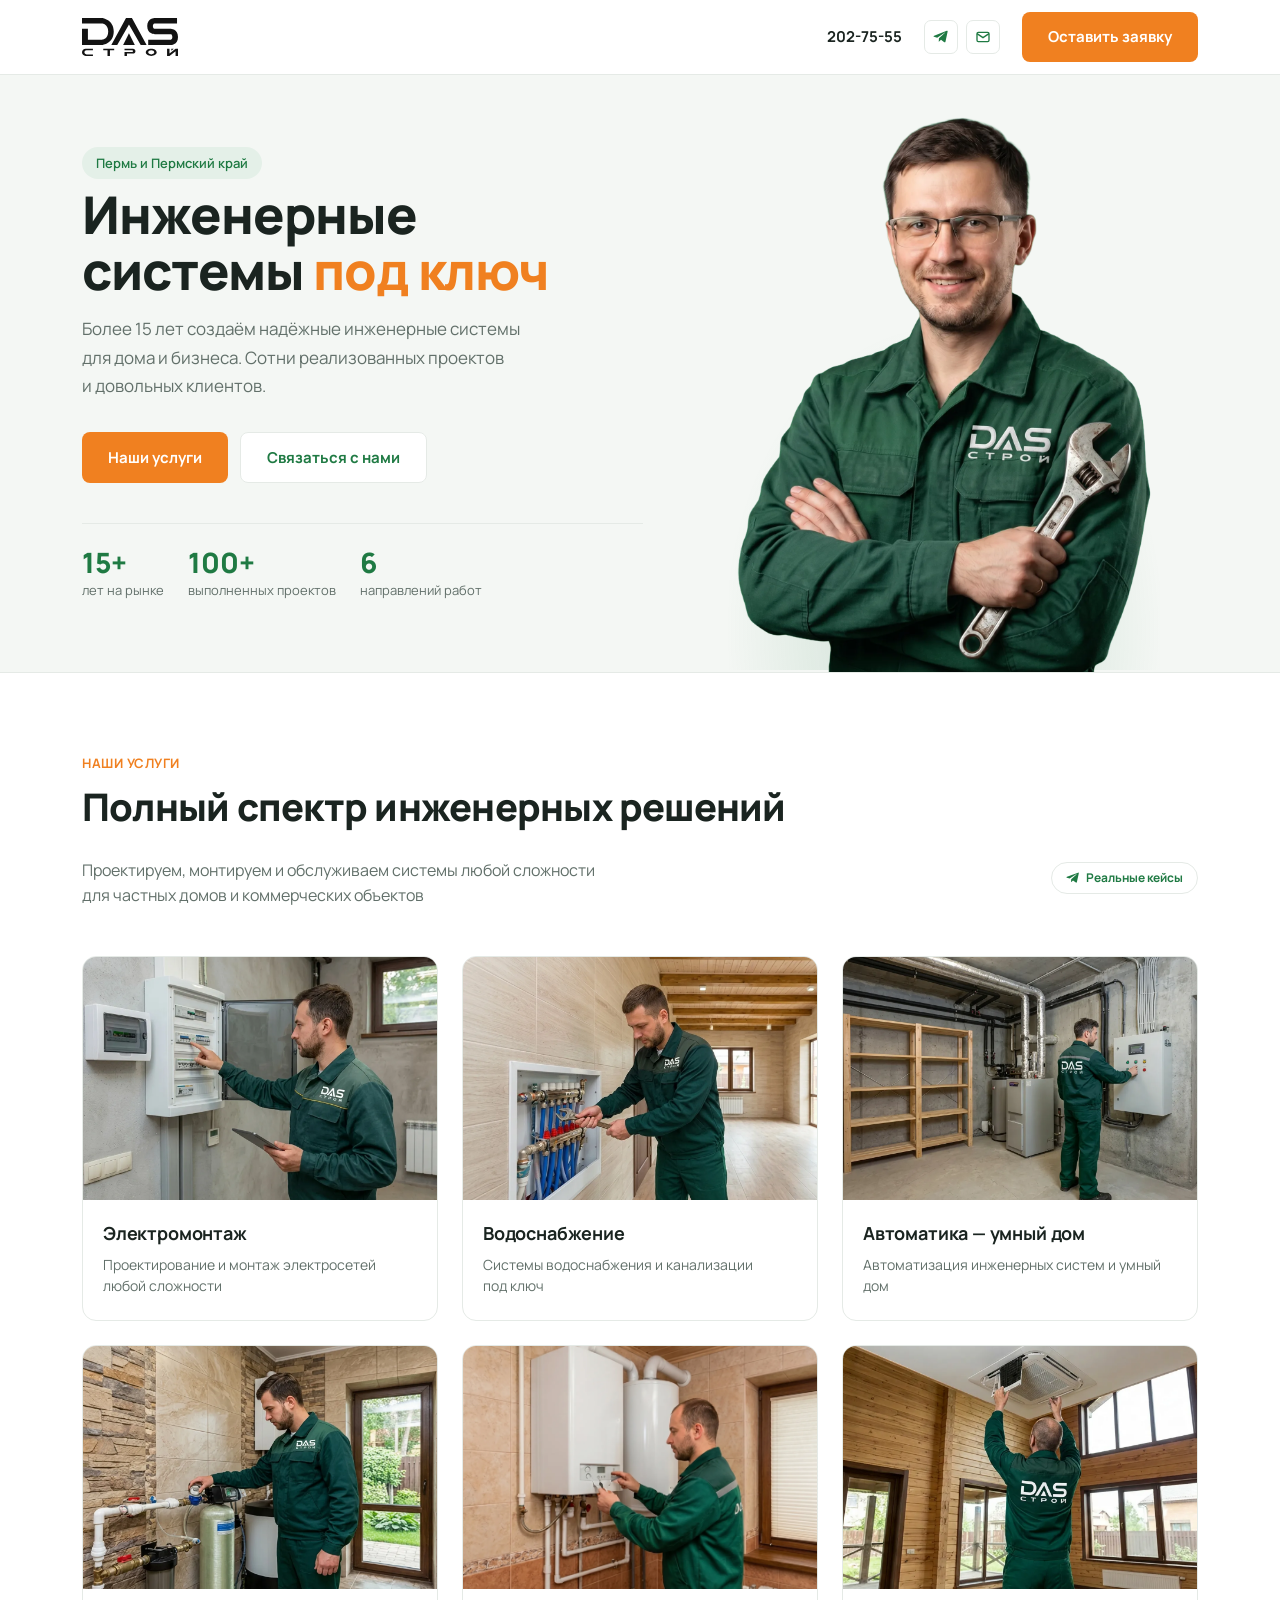
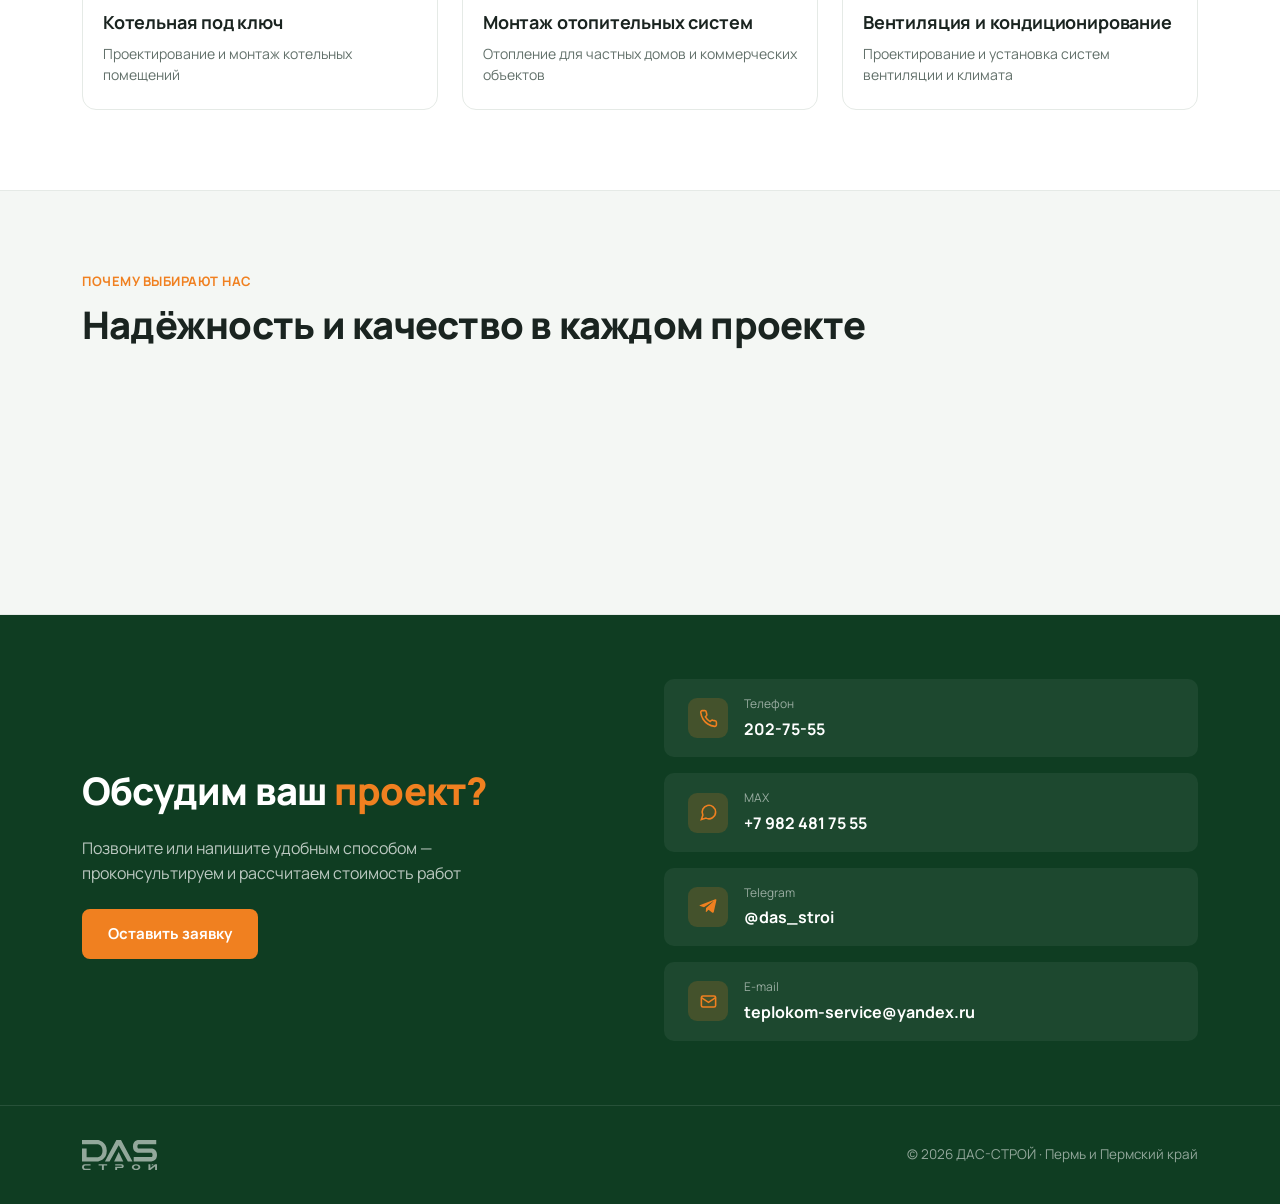
==== index.html @ ad77c6f8 "Копия текущего das-stroi.ru, закрыта от индексации" ====
<!DOCTYPE html>
<html lang="ru">
<head>
<meta charset="UTF-8">
<meta name="viewport" content="width=device-width, initial-scale=1.0">
<meta name="robots" content="noindex, nofollow">
<title>ДАС-СТРОЙ — Инженерные системы под ключ в Перми</title>
<meta name="description" content="ДАС-СТРОЙ — электромонтаж, водоснабжение, отопление, котельные, автоматика и вентиляция под ключ в Перми. Более 15 лет на рынке.">
<link rel="preconnect" href="https://fonts.googleapis.com">
<link rel="preconnect" href="https://fonts.gstatic.com" crossorigin>
<link href="https://fonts.googleapis.com/css2?family=Manrope:wght@400;500;600;700;800&display=swap" rel="stylesheet">
<style>
*,*::before,*::after{margin:0;padding:0;box-sizing:border-box;}
:root{
  --green:#1F7A43;--green-d:#155C31;--green-dark:#0F3D22;
  --orange:#F08020;--orange-d:#D86E12;
  --ink:#1A2420;--muted:#62706A;--line:#E5EAE6;--bg:#FFFFFF;--bg2:#F4F7F4;

  /* Spacing scale: 8px base, dynamic step (+4 small, +8 mid, +16 large) */
  --s1:4px;  --s2:8px;  --s3:12px; --s4:16px; --s5:24px;
  --s6:32px; --s7:48px; --s8:64px; --s9:80px; --s10:96px;
}
html{scroll-behavior:smooth;overflow-x:hidden;}
body{font-family:'Manrope',sans-serif;color:var(--ink);background:var(--bg);line-height:1.55;-webkit-font-smoothing:antialiased;overflow-x:hidden;}
a{color:inherit;text-decoration:none;}
.wrap{max-width:1180px;margin:0 auto;padding:0 32px;}
section{scroll-margin-top:84px;}
.btn{display:inline-flex;align-items:center;gap:8px;font-weight:700;font-size:15px;padding:13px 26px;border-radius:8px;cursor:pointer;transition:.2s;border:none;}
.btn-org{background:var(--orange);color:#fff;}
.btn-org:hover{background:var(--orange-d);}
.btn-out{background:#fff;color:var(--green);border:1.5px solid var(--line);}
.btn-out:hover{border-color:var(--green);}
.logo-img{height:38px;width:auto;display:block;}
.logo-white{mix-blend-mode:screen;}

.hdr-cta-short{display:none;}
.mob-br{display:none;}

/* header */
header{position:sticky;top:0;z-index:50;background:#fff;border-bottom:1px solid var(--line);}
.hdr{display:flex;align-items:center;gap:24px;height:74px;}
.hdr-r{display:flex;align-items:center;gap:22px;margin-left:auto;}
.hdr-ph{display:flex;flex-direction:column;line-height:1.2;}
.hdr-ph a{font-weight:700;font-size:15px;}.hdr-ph a:hover{color:var(--green);}
.hdr-soc{display:flex;gap:8px;}
.hdr-soc a{width:34px;height:34px;border:1px solid var(--line);border-radius:7px;display:flex;align-items:center;justify-content:center;color:var(--green);transition:.2s;}
.hdr-soc a:hover{background:var(--green);color:#fff;border-color:var(--green);}
.hdr-soc svg{width:16px;height:16px;}

/* hero */
.hero{background:var(--bg2);border-bottom:1px solid var(--line);overflow:hidden;}
.hero-grid{display:grid;grid-template-columns:1.05fr .95fr;gap:var(--s7);align-items:start;padding-block:72px;}

/* TAG и H1 — одна единица (tag вводит h1): минимальный отступ 8px */
.hero-tag{display:inline-block;font-size:13px;font-weight:600;color:var(--green);background:#E4F0E8;padding:6px 14px;border-radius:30px;margin-bottom:var(--s2);}
.hero h1{font-size:clamp(32px,4.6vw,52px);font-weight:800;line-height:1.08;letter-spacing:-.02em;}
.hero h1 .o{color:var(--orange);}
/* H1 и параграф — один описательный блок: 16px */
.hero p{margin-top:var(--s4);font-size:17px;color:var(--muted);max-width:480px;line-height:1.65;}
/* Параграф → CTA: смысловая граница (чтение→действие): 32px */
.hero-act{display:flex;gap:12px;margin-top:var(--s6);flex-wrap:wrap;}
/* CTA → Статистика: новый смысловой блок: 40px */
.hero-stats{display:flex;gap:var(--s5);margin-top:40px;padding-top:var(--s5);border-top:1px solid var(--line);}
.hero-stats b{display:block;font-size:28px;font-weight:800;color:var(--green);line-height:1;}
/* Число → подпись внутри одной статы: 4px (sub-элементы одной единицы) */
.hero-stats span{display:block;margin-top:4px;font-size:13px;color:var(--muted);}

@keyframes fadeUp{from{opacity:0;transform:translateY(16px);}to{opacity:1;transform:none;}}
.hero-grid>div:first-child{animation:fadeUp .7s ease both;}
.rv{opacity:0;transform:translateY(18px);transition:opacity .6s ease,transform .6s ease;}
.rv.in{opacity:1;transform:none;}
@media(prefers-reduced-motion:reduce){
  .hero-grid>div:first-child{animation:none!important;}
  .rv{opacity:1;transform:none;transition:none;}
}

/* hero фото */
.hero-photo{
  align-self:stretch;
  position:relative;
  margin-bottom:-70px;
  animation:fadeUp .8s ease .12s both;
}
/* filter:drop-shadow обрезается overflow:hidden на .hero —
   заменяем на ::before радиальный градиент внутри контейнера */
.hero-photo::before{
  content:'';
  position:absolute;
  bottom:0;left:50%;
  transform:translateX(-50%);
  width:85%;
  height:65%;
  background:radial-gradient(ellipse at 50% 88%, rgba(31,122,67,.22) 0%, rgba(31,122,67,.08) 45%, transparent 72%);
  z-index:0;
  pointer-events:none;
}
.hero-photo img{
  position:absolute;
  top:0;
  left:50%;
  transform:translateX(-50%) scale(1.05);
  height:calc(100% + 70px);
  width:auto;
  max-width:130%;
  display:block;
  transform-origin:bottom center;
  filter:none;
  z-index:1;
}
.hero-photo:hover img{
  filter:none;
}

/* кейсы кнопка */
.sec-h-bottom{display:flex;align-items:center;justify-content:space-between;gap:24px;}
.sec-h-bottom p{margin:0;}
.btn-cases{
  display:inline-flex;align-items:center;gap:6px;
  padding:6px 14px;
  border:1.5px solid var(--line);
  border-radius:20px;
  font-size:12px;font-weight:700;
  color:var(--green);
  text-decoration:none;
  white-space:nowrap;
  transition:border-color .2s,background .2s;
  flex-shrink:0;
}
.btn-cases:hover{border-color:var(--green);background:#E8F2EC;}

/* ══ прочие секции ══ */
.sec{padding:var(--s9) 0;}
/* Заголовочный блок секции → сетка контента: 48px (самый большой разрыв внутри секции) */
.sec-h{margin-bottom:var(--s7);}
.sec-h .k{font-size:13px;font-weight:700;letter-spacing:.04em;text-transform:uppercase;color:var(--orange);}
/* Kicker и H2 — одна единица: 4px (kicker — просто метка к h2) */
.sec-h h2{margin-top:4px;font-size:clamp(26px,3.4vw,38px);font-weight:800;letter-spacing:-.02em;}
/* H2 и описание — один описательный блок: 10px */
.sec-h p{margin-top:10px;color:var(--muted);font-size:16px;max-width:560px;}
/* Описание → кнопка кейсов: 12px (кнопка дополняет описание) */
.sec-h-bottom{margin-top:12px;}
.svc{display:grid;grid-template-columns:repeat(3,1fr);gap:24px;}
.scard{display:block;border:1px solid var(--line);border-radius:14px;overflow:hidden;transition:.2s;background:#fff;text-decoration:none;color:inherit;}
.scard:hover{border-color:var(--green);box-shadow:0 10px 28px rgba(31,122,67,.10);transform:translateY(-3px);}
.scard-photo{aspect-ratio:16/11;background:var(--bg2);overflow:hidden;}
.scard-photo img{width:100%;height:100%;object-fit:cover;display:block;}
/* Padding карточки: 20px (внутренний отступ) < 20px gap между картами — нарушение!
   Делаем: card padding 20px, gap между картами 24px → outer(24) > inner(20) ✓ */
.scard-body{padding:20px 20px 24px;}
.scard-body h3{font-size:18px;font-weight:700;letter-spacing:-.01em;}
/* H3 и описание в карточке — одна единица: 6px */
.scard-body p{margin-top:6px;font-size:14px;color:var(--muted);line-height:1.5;}
.why{background:var(--bg2);border-top:1px solid var(--line);border-bottom:1px solid var(--line);}
.why-grid{display:grid;grid-template-columns:repeat(5,1fr);gap:16px;}
.wcard{text-align:center;}
.wcard .ic{width:56px;height:56px;border-radius:50%;background:var(--green);display:flex;align-items:center;justify-content:center;margin:0 auto 12px;}
.wcard .ic svg{width:25px;height:25px;color:#fff;}
.wcard h3{font-size:16px;font-weight:700;line-height:1.25;}
/* H3 и описание в wcard — одна единица: 5px */
.wcard p{margin-top:5px;font-size:13px;color:var(--muted);line-height:1.45;}
.contacts{background:var(--green-dark);color:#fff;}
.ct-grid{display:grid;grid-template-columns:1fr 1fr;gap:var(--s7);align-items:center;padding-block:var(--s8);}
.ct-l h2{font-size:clamp(26px,3.4vw,38px);font-weight:800;letter-spacing:-.02em;}
.ct-l h2 .o{color:var(--orange);}
.ct-l p{margin-top:var(--s4);font-size:16px;color:rgba(255,255,255,.72);max-width:400px;}
.ct-l .btn{margin-top:var(--s5);}
.ct-r{display:grid;gap:var(--s4);}
.crow{display:flex;align-items:center;gap:var(--s4);padding:var(--s4) var(--s5);background:rgba(255,255,255,.06);border-radius:10px;}
.crow .v a{color:inherit;text-decoration:none;transition:color .18s;}
.crow .v a:hover{color:var(--orange);}
.crow .ic{width:40px;height:40px;border-radius:9px;background:rgba(240,128,30,.18);display:flex;align-items:center;justify-content:center;flex-shrink:0;}
.crow .ic svg{width:19px;height:19px;color:var(--orange);}
/* Label и Value в строке контакта — одна единица: 3px */
.crow .l{font-size:12px;color:rgba(255,255,255,.55);margin-bottom:3px;}
.crow .v{font-size:16px;font-weight:700;}
a.crow{transition:background .18s;}
a.crow:hover{background:rgba(255,255,255,.11);}
footer{background:var(--green-dark);color:rgba(255,255,255,.55);border-top:1px solid rgba(255,255,255,.1);padding:34px 0;}
.ft{display:flex;justify-content:space-between;gap:18px;flex-wrap:wrap;align-items:center;font-size:13.5px;}
.ft .logo-img{opacity:.55;}

/* ── ПЛАНШЕТ 768–920px ── */
@media(max-width:920px){
  .hdr-ph,.hdr-soc{display:none;}
  .hdr{height:66px;}
  .hero-grid{grid-template-columns:1fr 1fr;gap:32px;padding-block:56px;}
  .svc{grid-template-columns:repeat(2,1fr);}
  .why-grid{grid-template-columns:repeat(3,1fr);}
  .ct-grid{grid-template-columns:1fr;gap:36px;padding-block:52px;}
  .sec{padding:62px 0;}
}

/* ── МОБИЛЬНЫЙ ≤680px ── */
@media(max-width:680px){
  .wrap{padding:0 24px;}

  /* шапка */
  .hdr{height:64px;gap:12px;}
  .logo-img{height:32px;}
  header .btn-org{padding:11px 18px;font-size:14px;border-radius:8px;}
  .hdr-cta-full{display:none;}
  .hdr-cta-short{display:inline;}

  /* sticky header — явно на мобиле */
  header{position:sticky;top:0;z-index:50;}

  /* hero — фото вверху, текст снизу */
  .hero-grid{
    grid-template-columns:1fr;
    padding-top:var(--s4);   /* 16px сверху фото */
    padding-bottom:var(--s7); /* 48px снизу текстового блока */
    gap:0;
  }

  /* фото идёт первым через order */
  .hero-photo{
    order:-1;
    align-self:auto;
    margin-top:0;
    margin-bottom:0;
    width:calc(100% + 48px);
    margin-left:-24px;
    height:380px;
    overflow:hidden;
    position:relative;
  }
  /* drop-shadow из десктопного CSS обрезается overflow:hidden —
     переопределяем на none и делаем свечение через ::before */
  .hero-photo img{
    position:absolute;
    top:0;left:50%;
    transform:translateX(-50%);
    height:100%;
    width:auto;
    max-width:none;
    filter:none;
    z-index:1;
  }
  /* hover из десктопного CSS обрезается overflow:hidden — гасим */
  .hero-photo:hover img{filter:none;}

  /* ambient glow — всегда видимое, целиком внутри контейнера */
  .hero-photo::before{
    content:'';
    position:absolute;
    bottom:0;left:50%;
    transform:translateX(-50%);
    width:90%;
    height:70%;
    background:radial-gradient(ellipse at 50% 90%, rgba(31,122,67,.32) 0%, rgba(31,122,67,.10) 45%, transparent 72%);
    z-index:0;
    pointer-events:none;
  }
  /* градиент снизу — поверх фото и свечения */
  .hero-photo::after{
    content:'';
    position:absolute;
    bottom:0;left:0;right:0;
    height:150px;
    background:linear-gradient(to top,var(--bg2) 25%,rgba(244,247,244,0) 100%);
    pointer-events:none;
    z-index:2;
  }

  /* текстовый блок — отступ сверху после фото */
  .hero-grid>div:first-child{
    padding-top:var(--s4);
  }

  /* TAG → H1: одна единица (tag = где, h1 = что) → 8px */
  .hero-tag{font-size:13px;padding:6px 14px;margin-bottom:var(--s2);}
  .hero h1{font-size:clamp(28px,8.5vw,34px);line-height:1.06;letter-spacing:-.025em;}
  /* H1 → параграф: один описательный блок → 14px */
  .hero p{font-size:16px;line-height:1.6;margin-top:14px;max-width:100%;color:var(--muted);}
  /* Параграф → CTA: смысловая граница (чтение→действие) → 28px */
  .hero-act{flex-direction:column;gap:var(--s3);margin-top:28px;}
  .hero-act .btn{width:100%;justify-content:center;min-height:54px;font-size:17px;border-radius:10px;}

  /* CTA → Статистика: новый смысловой блок → 36px */
  .hero-stats{
    display:grid;grid-template-columns:repeat(3,1fr);
    gap:0;margin-top:36px;padding-top:var(--s5);
    border-top:1px solid var(--line);
  }
  .hero-stats>div{
    text-align:center;padding:6px 4px 10px;
    position:relative;
  }
  .hero-stats>div:not(:first-child)::before{
    content:'';position:absolute;left:0;top:6px;bottom:10px;
    width:1px;background:var(--line);
  }
  .hero-stats b{font-size:30px;line-height:1;}
  .hero-stats span{font-size:12px;line-height:1.35;margin-top:6px;color:var(--muted);}

  /* ИЕРАРХИЯ СЕКЦИИ: section-padding(64) > header→grid(40) > между-картами(16) > внутри-карты(20) */
  .sec{padding:var(--s8) 0;}
  .sec-h{margin-bottom:40px;}
  .sec-h .k{font-size:13px;}
  /* Kicker → H2: одна единица (kicker = метка к h2): 4px */
  .sec-h h2{font-size:28px;line-height:1.1;margin-top:4px;}
  /* H2 → описание: один описательный блок: 10px */
  .sec-h p{font-size:16px;line-height:1.55;margin-top:10px;}
  .sec-h-bottom{flex-direction:column;align-items:flex-start;gap:var(--s4);margin-top:12px;}
  .sec-h-bottom p{max-width:100%;}
  .btn-cases{font-size:13px;padding:8px 16px;}

  /* Между картами: 16px — больше внутреннего padding карты (нет, padding 20px > 16px — нарушение)
     Решение: gap 16px + card body padding 16px/20px — тут на мобиле допустимо т.к. карты вертикальные */
  .svc{grid-template-columns:1fr;gap:16px;}
  .scard{border-radius:14px;}
  .scard-photo{aspect-ratio:16/9;}
  /* Card padding: 20px sides, 20px top/bottom */
  .scard-body{padding:20px 20px 24px;}
  .scard-body h3{font-size:19px;}
  /* H3 → описание: одна единица: 6px */
  .scard-body p{font-size:15px;margin-top:6px;line-height:1.5;}

  /* почему мы: между строками (36) > между колонками (20) > icon→h3 (12) > h3→p (5) */
  .why-grid{
    grid-template-columns:1fr 1fr;
    gap:36px 20px;
  }
  .why-grid .wcard:last-child{
    grid-column:1 / -1;
    max-width:220px;
    margin:0 auto;
  }
  /* Icon → H3: icon вводит заголовок, но визуально крупнее → 12px */
  .wcard .ic{width:56px;height:56px;margin-bottom:12px;}
  .wcard .ic svg{width:24px;height:24px;}
  .wcard h3{font-size:16px;line-height:1.25;}
  /* H3 → p: одна единица, одинаковый смысл: 5px */
  .wcard p{font-size:13px;margin-top:5px;line-height:1.45;}

  /* контакты */
  .ct-grid{gap:var(--s7);padding-block:var(--s8);}  /* 48px gap, 64px вертикаль */
  .ct-l h2{font-size:32px;line-height:1.1;}
  .ct-l p{font-size:16px;margin-top:var(--s4);color:rgba(255,255,255,.68);line-height:1.55;}
  .ct-l .btn{width:100%;justify-content:center;min-height:56px;margin-top:var(--s6);font-size:17px;border-radius:10px;}
  .ct-r{gap:var(--s3);}  /* 12px между строками */
  .crow{padding:var(--s4) var(--s4);gap:var(--s4);border-radius:12px;}
  .crow .ic{width:44px;height:44px;border-radius:10px;flex-shrink:0;}
  .crow .ic svg{width:20px;height:20px;}
  .crow .l{font-size:12px;}
  .crow .v{font-size:16px;font-weight:700;word-break:break-word;}

  /* футер */
  .ft{flex-direction:row;align-items:center;gap:16px;font-size:13px;}
  .ft .logo-img{height:28px;}

  /* scroll offset */
  section{scroll-margin-top:68px;}

  .mob-br{display:block;}
  /* плавающая кнопка */
  .mob-cta{display:flex;}
}

/* плавающая Telegram-кнопка */
.mob-cta{
  display:none;
  position:fixed;
  bottom:20px;right:16px;
  z-index:100;
  align-items:center;gap:8px;
  background:var(--green);
  color:#fff;
  font-family:'Manrope',sans-serif;
  font-size:14px;font-weight:700;
  padding:13px 20px;
  border-radius:50px;
  box-shadow:0 6px 24px rgba(15,61,34,.32);
  text-decoration:none;
  transition:background .2s,transform .2s;
  -webkit-tap-highlight-color:transparent;
}
.mob-cta:hover,.mob-cta:active{background:var(--green-d);transform:scale(.97);}
.mob-cta svg{width:18px;height:18px;flex-shrink:0;}
</style>
</head>
<body>

<header>
  <div class="wrap hdr">
    <a href="#top" aria-label="ДАС-СТРОЙ"><img src="LogonoFields2.svg" alt="DAS СТРОЙ" class="logo-img"></a>
    <div class="hdr-r">
      <div class="hdr-ph"><a href="tel:+73422027555">202-75-55</a></div>
      <div class="hdr-soc">
        <a href="https://t.me/das_stroi" aria-label="Telegram"><svg viewBox="0 0 24 24" fill="currentColor"><path d="M21.9 4.3 18.7 19c-.2 1-.9 1.3-1.8.8l-4.9-3.6-2.4 2.3c-.3.3-.5.5-1 .5l.3-5 9.1-8.2c.4-.4-.1-.6-.6-.2L6.3 13 1.5 11.5c-1-.3-1-1 .2-1.5L20.6 2.8c.9-.3 1.6.2 1.3 1.5z"/></svg></a>
        <a href="mailto:teplokom-service@yandex.ru" aria-label="E-mail"><svg viewBox="0 0 24 24" fill="none" stroke="currentColor" stroke-width="2"><rect x="3" y="5" width="18" height="14" rx="2"/><path d="m3 7 9 6 9-6"/></svg></a>
      </div>
      <a href="https://t.me/das_stroi" target="_blank" rel="noopener" class="btn btn-org hdr-cta"><span class="hdr-cta-full">Оставить заявку</span><span class="hdr-cta-short">Написать</span></a>
    </div>
  </div>
</header>

<section class="hero" id="top">
  <div class="wrap hero-grid">
    <div>
      <span class="hero-tag">Пермь и&nbsp;Пермский край</span>
      <h1>Инженерные системы <span class="o">под&nbsp;ключ</span></h1>
      <p>Более&nbsp;15 лет создаём надёжные инженерные системы для&nbsp;дома и&nbsp;бизнеса. Сотни реализованных проектов и&nbsp;довольных клиентов.</p>
      <div class="hero-act">
        <a href="#services" class="btn btn-org">Наши услуги</a>
        <a href="#contacts" class="btn btn-out">Связаться с&nbsp;нами</a>
      </div>
      <div class="hero-stats">
        <div><b>15+</b><span>лет на&nbsp;рынке</span></div>
        <div><b>100+</b><span>выполненных проектов</span></div>
        <div><b>6</b><span>направлений работ</span></div>
      </div>
    </div>

    <div class="hero-photo">
      <img src="img/hero2.webp" alt="Специалист ДАС-СТРОЙ">
    </div>
  </div>
</section>

<!-- SERVICES -->
<section class="sec" id="services">
  <div class="wrap">
    <div class="sec-h">
      <div class="k">Наши услуги</div>
      <h2>Полный спектр инженерных решений</h2>
      <div class="sec-h-bottom">
        <p>Проектируем, монтируем и&nbsp;обслуживаем системы любой сложности для&nbsp;частных домов и&nbsp;коммерческих объектов</p>
        <a href="https://t.me/das_stroi_perm" target="_blank" rel="noopener" class="btn-cases">
          <svg viewBox="0 0 24 24" fill="currentColor" width="14" height="14"><path d="M21.9 4.3 18.7 19c-.2 1-.9 1.3-1.8.8l-4.9-3.6-2.4 2.3c-.3.3-.5.5-1 .5l.3-5 9.1-8.2c.4-.4-.1-.6-.6-.2L6.3 13 1.5 11.5c-1-.3-1-1 .2-1.5L20.6 2.8c.9-.3 1.6.2 1.3 1.5z"/></svg>
          Реальные кейсы
        </a>
      </div>
    </div>
    <div class="svc">
      <a href="#contacts" class="scard rv"><div class="scard-photo"><img src="img/electro.webp" alt="Электромонтаж"></div><div class="scard-body"><h3>Электромонтаж</h3><p>Проектирование и&nbsp;монтаж электросетей любой сложности</p></div></a>
      <a href="#contacts" class="scard rv"><div class="scard-photo"><img src="img/voda%20(2).webp" alt="Водоснабжение"></div><div class="scard-body"><h3>Водоснабжение</h3><p>Системы водоснабжения и&nbsp;канализации под&nbsp;ключ</p></div></a>
      <a href="#contacts" class="scard rv"><div class="scard-photo"><img src="img/avto.webp" alt="Автоматика"></div><div class="scard-body"><h3>Автоматика&nbsp;— умный дом</h3><p>Автоматизация инженерных систем и&nbsp;умный дом</p></div></a>
      <a href="#contacts" class="scard rv"><div class="scard-photo"><img src="img/kotel.webp" alt="Котельная"></div><div class="scard-body"><h3>Котельная под&nbsp;ключ</h3><p>Проектирование и&nbsp;монтаж котельных помещений</p></div></a>
      <a href="#contacts" class="scard rv"><div class="scard-photo"><img src="img/otop.webp" alt="Отопление"></div><div class="scard-body"><h3>Монтаж отопительных систем</h3><p>Отопление для&nbsp;частных домов и&nbsp;коммерческих объектов</p></div></a>
      <a href="#contacts" class="scard rv"><div class="scard-photo"><img src="img/vent.webp" alt="Вентиляция"></div><div class="scard-body"><h3>Вентиляция и&nbsp;кондиционирование</h3><p>Проектирование и&nbsp;установка систем вентиляции и&nbsp;климата</p></div></a>
    </div>
  </div>
</section>

<!-- WHY -->
<section class="sec why" id="why">
  <div class="wrap">
    <div class="sec-h"><div class="k">Почему выбирают нас</div><h2>Надёжность и качество<br class="mob-br"> в каждом проекте</h2></div>
    <div class="why-grid">
      <div class="wcard rv"><div class="ic"><svg viewBox="0 0 24 24" fill="none" stroke="currentColor" stroke-width="2"><path d="M12 2 4 6v6c0 5 3.5 8 8 10 4.5-2 8-5 8-10V6l-8-4z"/></svg></div><h3>Более 15&nbsp;лет на&nbsp;рынке</h3><p>Опыт и&nbsp;проверенная репутация</p></div>
      <div class="wcard rv"><div class="ic"><svg viewBox="0 0 24 24" fill="none" stroke="currentColor" stroke-width="2"><circle cx="12" cy="8" r="4"/><path d="M4 21c0-4 4-6 8-6s8 2 8 6"/></svg></div><h3>Индивидуальный подход</h3><p>Решения под&nbsp;ваши задачи и&nbsp;бюджет</p></div>
      <div class="wcard rv"><div class="ic"><svg viewBox="0 0 24 24" fill="none" stroke="currentColor" stroke-width="2"><path d="M20 6 9 17l-5-5"/></svg></div><h3>Контроль качества</h3><p>Контроль на&nbsp;всех этапах работ</p></div>
      <div class="wcard rv"><div class="ic"><svg viewBox="0 0 24 24" fill="none" stroke="currentColor" stroke-width="2"><circle cx="12" cy="12" r="9"/><path d="M12 7v5l3 3"/></svg></div><h3>Соблюдаем сроки</h3><p>Чёткое планирование и&nbsp;выполнение</p></div>
      <div class="wcard rv"><div class="ic"><svg viewBox="0 0 24 24" fill="none" stroke="currentColor" stroke-width="2"><path d="M21 15a2 2 0 0 1-2 2H7l-4 4V5a2 2 0 0 1 2-2h14a2 2 0 0 1 2 2z"/></svg></div><h3>Консультация и&nbsp;сопровождение</h3><p>Поддержка на&nbsp;всех этапах</p></div>
    </div>
  </div>
</section>

<!-- CONTACTS -->
<section class="contacts" id="contacts">
  <div class="wrap ct-grid">
    <div class="ct-l">
      <h2>Обсудим ваш&nbsp;<span class="o">проект?</span></h2>
      <p>Позвоните или&nbsp;напишите удобным способом&nbsp;— проконсультируем и&nbsp;рассчитаем стоимость работ</p>
      <a href="https://t.me/das_stroi" target="_blank" rel="noopener" class="btn btn-org">Оставить заявку</a>
    </div>
    <div class="ct-r">
      <a href="tel:+73422027555" class="crow"><div class="ic"><svg viewBox="0 0 24 24" fill="none" stroke="currentColor" stroke-width="2"><path d="M22 16.9v3a2 2 0 0 1-2.2 2 19.8 19.8 0 0 1-8.6-3 19.5 19.5 0 0 1-6-6 19.8 19.8 0 0 1-3-8.6A2 2 0 0 1 4.1 2h3a2 2 0 0 1 2 1.7c.1 1 .4 1.9.7 2.8a2 2 0 0 1-.5 2.1L8.1 9.9a16 16 0 0 0 6 6l1.3-1.3a2 2 0 0 1 2.1-.4c.9.3 1.8.6 2.8.7a2 2 0 0 1 1.7 2z"/></svg></div><div><div class="l">Телефон</div><div class="v">202-75-55</div></div></a>

      <a href="tel:+79824817555" class="crow"><div class="ic"><svg viewBox="0 0 24 24" fill="none" stroke="currentColor" stroke-width="2"><path d="M21 11.5a8.5 8.5 0 0 1-12.2 7.6L3 21l1.9-5.8A8.5 8.5 0 1 1 21 11.5z"/></svg></div><div><div class="l">MAX</div><div class="v">+7 982 481 75 55</div></div></a>
      <a href="https://t.me/das_stroi" target="_blank" rel="noopener" class="crow"><div class="ic"><svg viewBox="0 0 24 24" fill="currentColor"><path d="M21.9 4.3 18.7 19c-.2 1-.9 1.3-1.8.8l-4.9-3.6-2.4 2.3c-.3.3-.5.5-1 .5l.3-5 9.1-8.2c.4-.4-.1-.6-.6-.2L6.3 13 1.5 11.5c-1-.3-1-1 .2-1.5L20.6 2.8c.9-.3 1.6.2 1.3 1.5z"/></svg></div><div><div class="l">Telegram</div><div class="v">@das_stroi</div></div></a>
      <a href="mailto:teplokom-service@yandex.ru" class="crow"><div class="ic"><svg viewBox="0 0 24 24" fill="none" stroke="currentColor" stroke-width="2"><rect x="3" y="5" width="18" height="14" rx="2"/><path d="m3 7 9 6 9-6"/></svg></div><div><div class="l">E-mail</div><div class="v">teplokom-service@yandex.ru</div></div></a>
    </div>
  </div>
</section>

<footer>
  <div class="wrap ft">
    <img src="LogonoFields1.svg" alt="DAS СТРОЙ" class="logo-img logo-white" style="height:30px;">
    <span>© 2026 ДАС-СТРОЙ · Пермь и Пермский край</span>
  </div>
</footer>

<a href="https://t.me/das_stroi" target="_blank" rel="noopener" class="mob-cta" aria-label="Написать в Telegram">
  <svg viewBox="0 0 24 24" fill="currentColor"><path d="M21.9 4.3 18.7 19c-.2 1-.9 1.3-1.8.8l-4.9-3.6-2.4 2.3c-.3.3-.5.5-1 .5l.3-5 9.1-8.2c.4-.4-.1-.6-.6-.2L6.3 13 1.5 11.5c-1-.3-1-1 .2-1.5L20.6 2.8c.9-.3 1.6.2 1.3 1.5z"/></svg>
  Написать нам
</a>

<script>
(function(){
  var els=document.querySelectorAll('.rv');
  if(!('IntersectionObserver' in window)||matchMedia('(prefers-reduced-motion:reduce)').matches){
    els.forEach(function(e){e.classList.add('in');});return;
  }
  var io=new IntersectionObserver(function(en){
    en.forEach(function(x){if(x.isIntersecting){x.target.classList.add('in');io.unobserve(x.target);}});
  },{threshold:.14,rootMargin:'0px 0px -8% 0px'});
  els.forEach(function(e){io.observe(e);});
})();

</script>
</body>
</html>
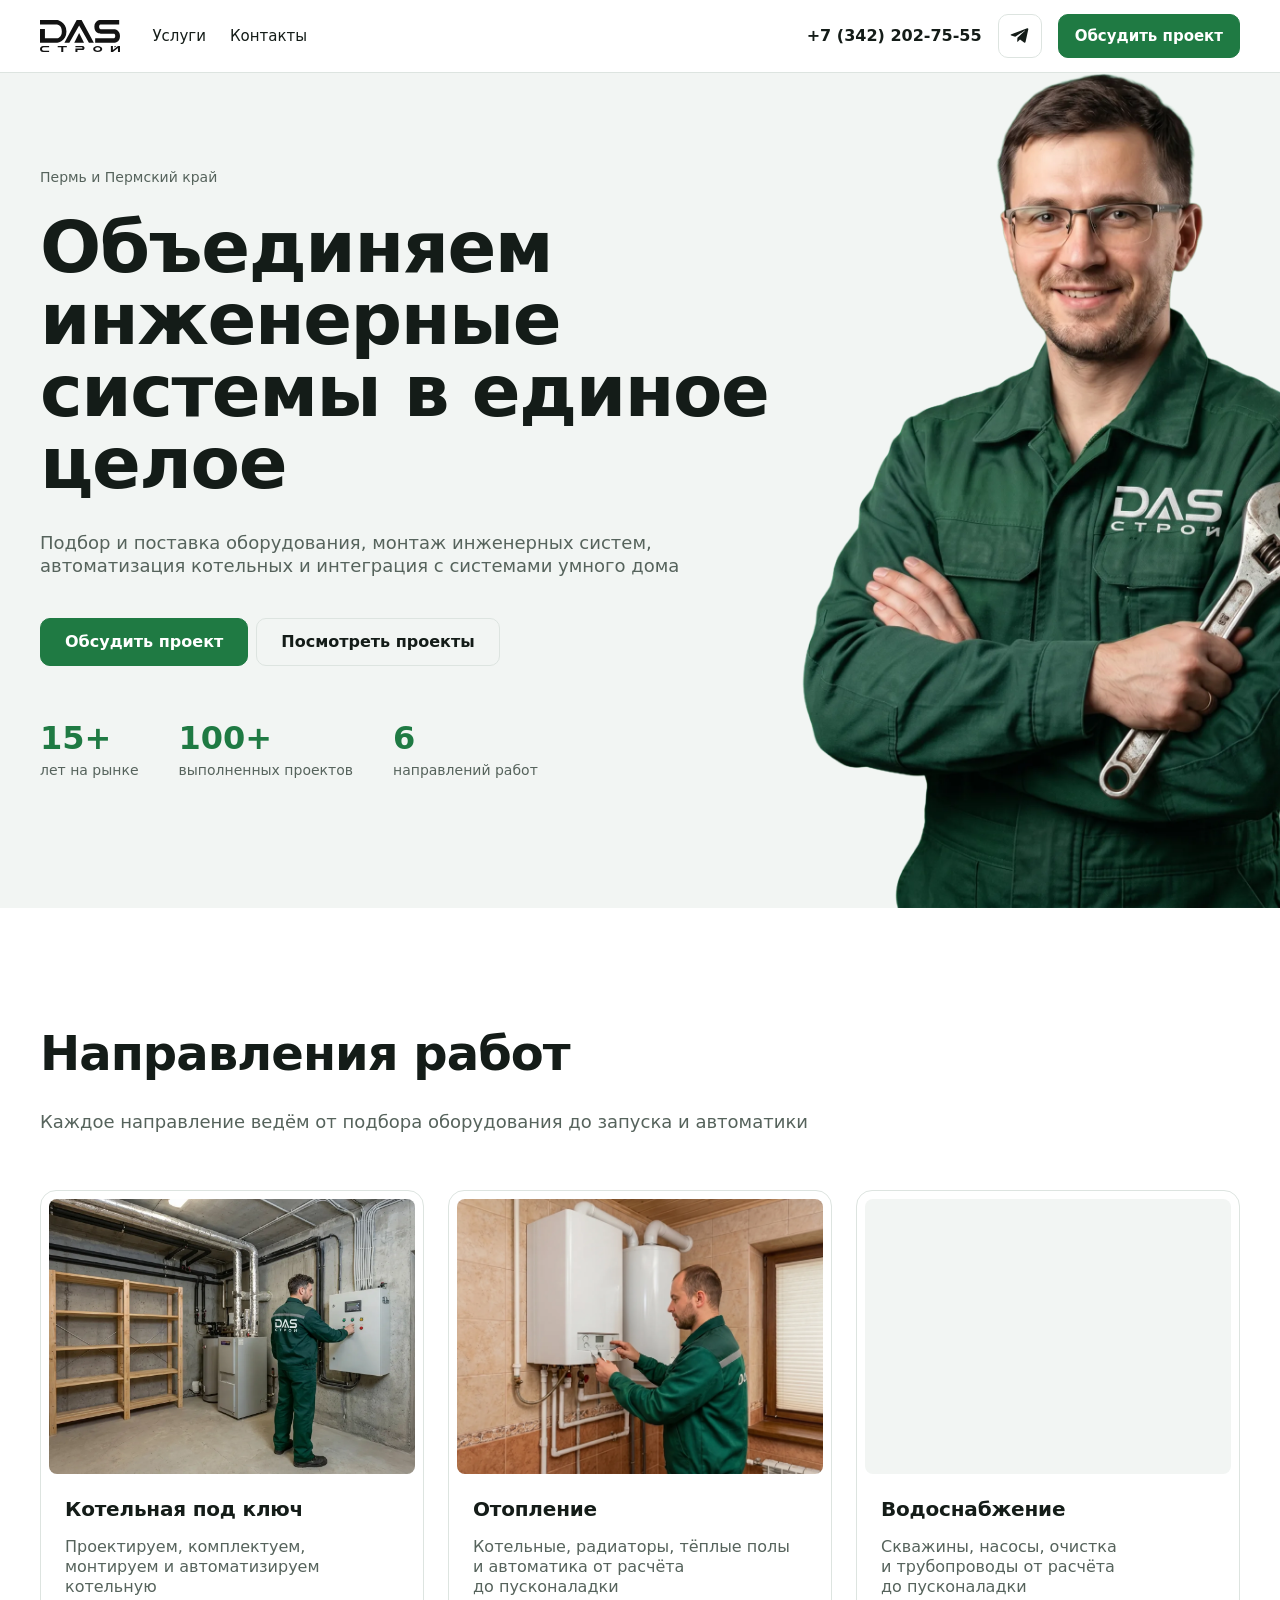
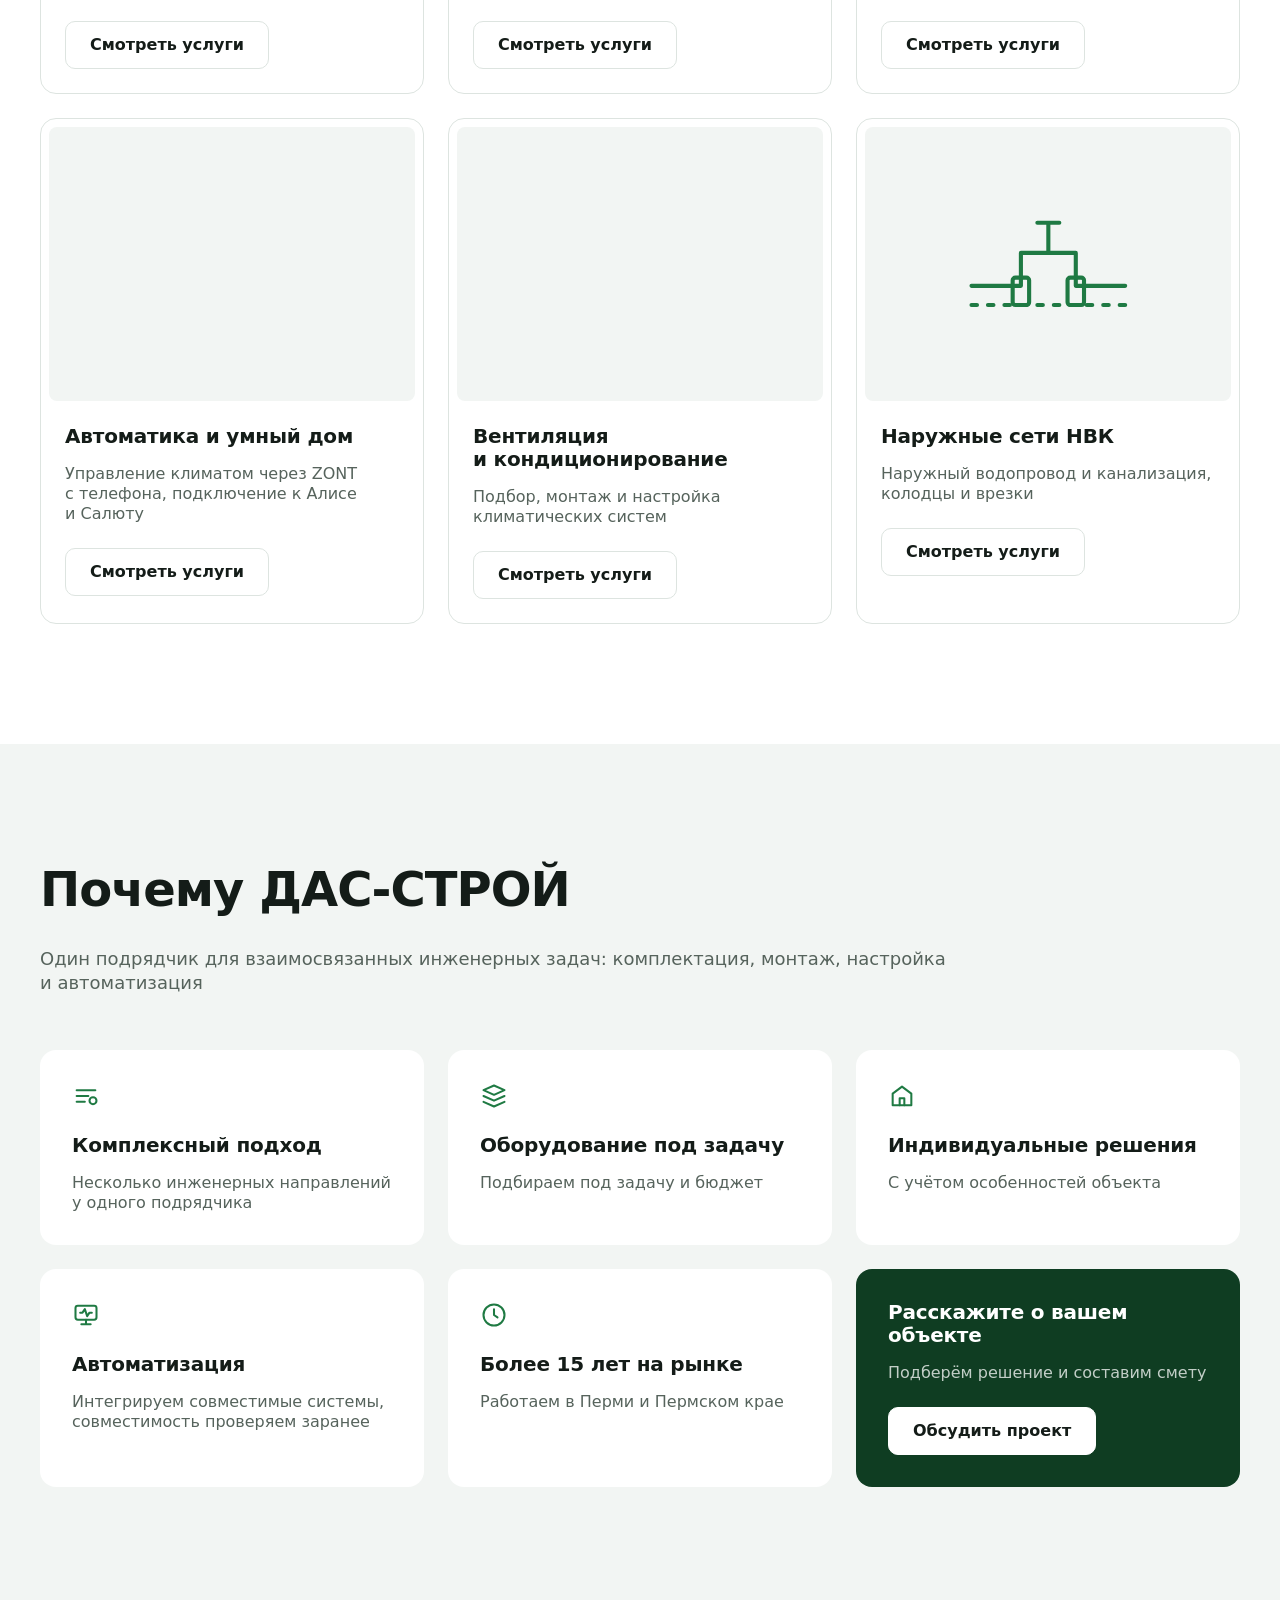
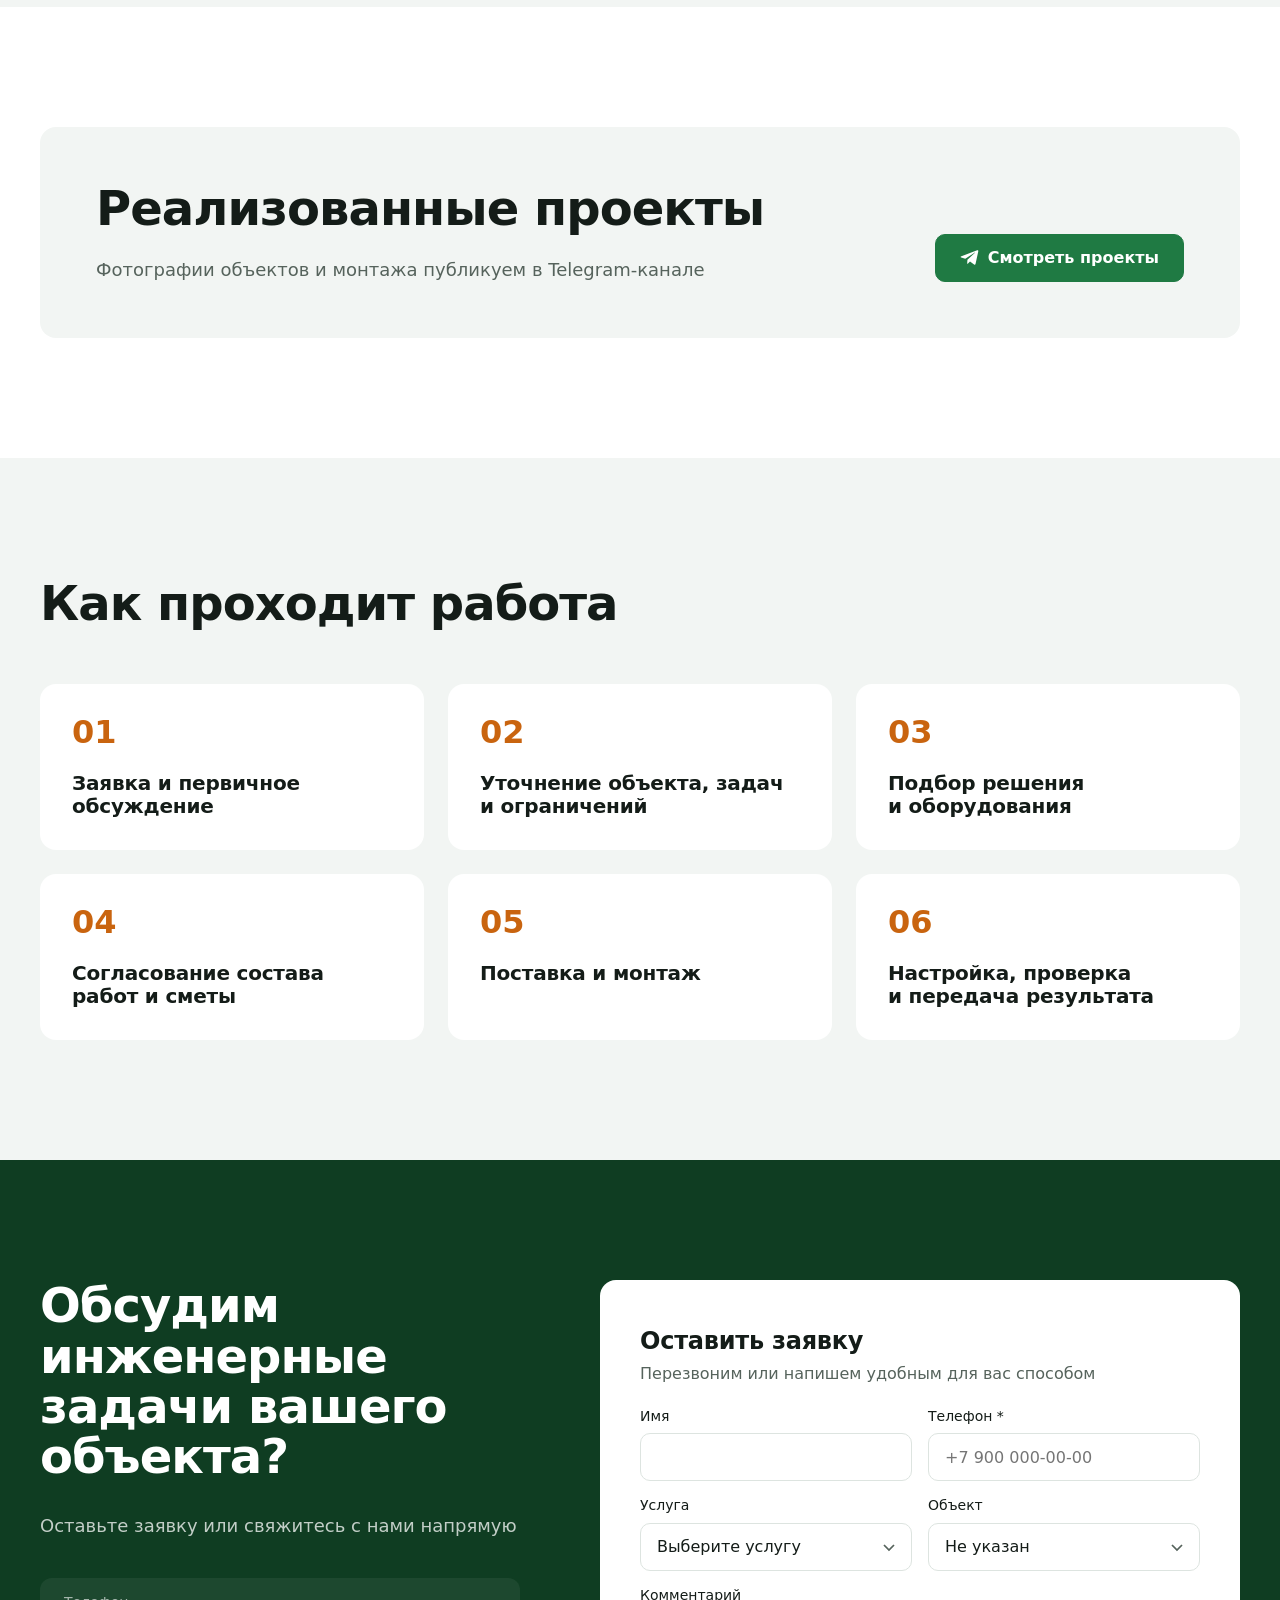
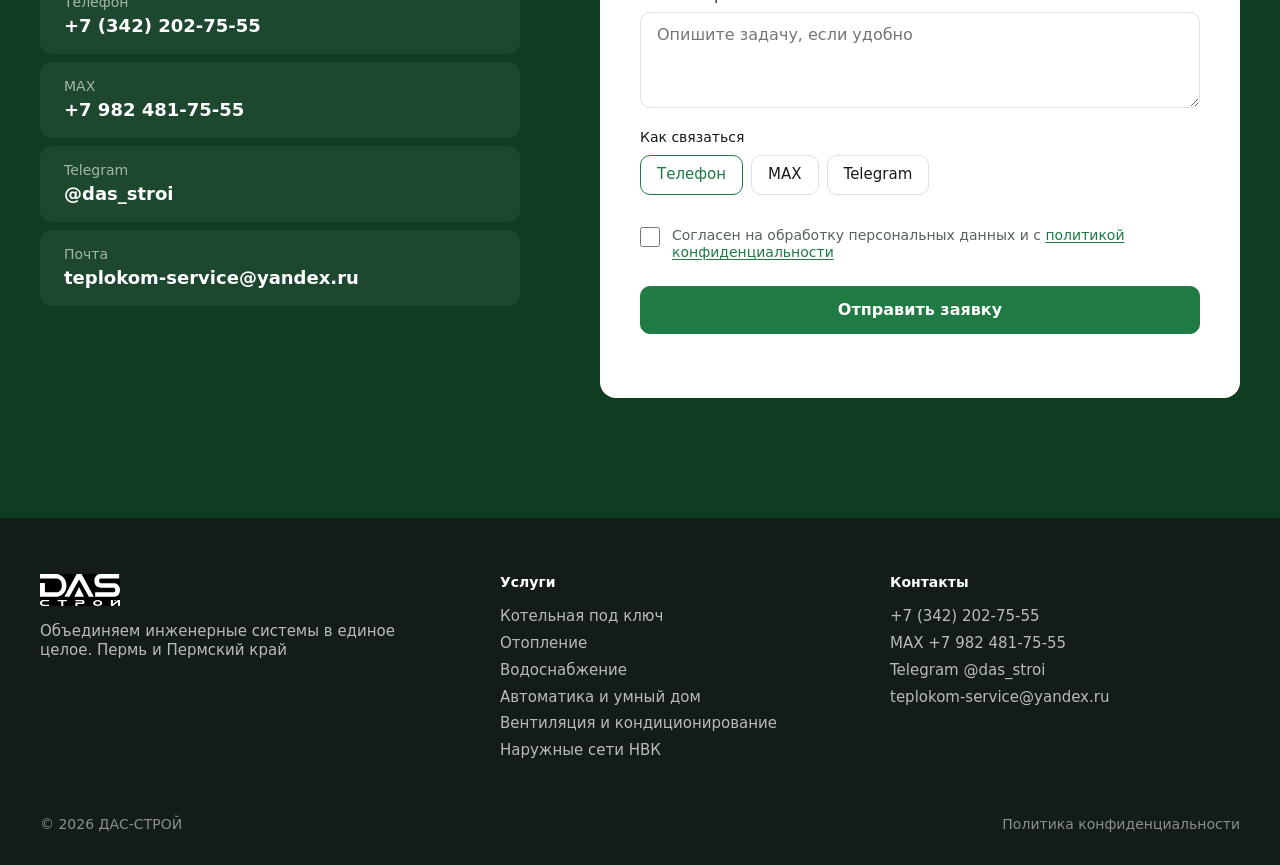
==== commit c8a81f57: "Главная по ТЗ 2 и шесть страниц направлений, форма заявки, политика конфиденциальности" ====
--- a/index.html
+++ b/index.html
@@ -1,504 +1,184 @@
-<!DOCTYPE html>
+<!doctype html>
 <html lang="ru">
 <head>
-<meta charset="UTF-8">
-<meta name="viewport" content="width=device-width, initial-scale=1.0">
+<meta charset="utf-8">
+<meta name="viewport" content="width=device-width, initial-scale=1">
 <meta name="robots" content="noindex, nofollow">
-<title>ДАС-СТРОЙ — Инженерные системы под ключ в Перми</title>
-<meta name="description" content="ДАС-СТРОЙ — электромонтаж, водоснабжение, отопление, котельные, автоматика и вентиляция под ключ в Перми. Более 15 лет на рынке.">
+<meta http-equiv="Content-Security-Policy" content="default-src 'self'; script-src 'self'; style-src 'self' https://fonts.googleapis.com; font-src https://fonts.gstatic.com; img-src 'self' data:; connect-src 'self'; form-action 'self'; base-uri 'self'; object-src 'none'">
+<meta name="referrer" content="strict-origin-when-cross-origin">
+<title>ДАС-СТРОЙ: инженерные системы под ключ в Перми</title>
+<meta name="description" content="ДАС-СТРОЙ в Перми: котельные под ключ, отопление, водоснабжение, вентиляция и кондиционирование, автоматика ZONT и умный дом, наружные сети НВК. Более 15 лет на рынке">
+<link rel="canonical" href="https://das-stroi.ru/">
+<meta property="og:type" content="website">
+<meta property="og:site_name" content="ДАС-СТРОЙ">
+<meta property="og:locale" content="ru_RU">
+<meta property="og:title" content="ДАС-СТРОЙ: инженерные системы под ключ в Перми">
+<meta property="og:description" content="ДАС-СТРОЙ в Перми: котельные под ключ, отопление, водоснабжение, вентиляция и кондиционирование, автоматика ZONT и умный дом, наружные сети НВК. Более 15 лет на рынке">
+<meta property="og:url" content="https://das-stroi.ru/">
+<meta property="og:image" content="https://das-stroi.ru/og.jpg">
+<meta property="og:image:width" content="1200">
+<meta property="og:image:height" content="630">
+<meta property="og:image:alt" content="ДАС-СТРОЙ: Объединяем инженерные системы в единое целое">
+<meta name="twitter:card" content="summary_large_image">
+<link rel="icon" href="favicon.svg" type="image/svg+xml">
 <link rel="preconnect" href="https://fonts.googleapis.com">
 <link rel="preconnect" href="https://fonts.gstatic.com" crossorigin>
-<link href="https://fonts.googleapis.com/css2?family=Manrope:wght@400;500;600;700;800&display=swap" rel="stylesheet">
-<style>
-*,*::before,*::after{margin:0;padding:0;box-sizing:border-box;}
-:root{
-  --green:#1F7A43;--green-d:#155C31;--green-dark:#0F3D22;
-  --orange:#F08020;--orange-d:#D86E12;
-  --ink:#1A2420;--muted:#62706A;--line:#E5EAE6;--bg:#FFFFFF;--bg2:#F4F7F4;
-
-  /* Spacing scale: 8px base, dynamic step (+4 small, +8 mid, +16 large) */
-  --s1:4px;  --s2:8px;  --s3:12px; --s4:16px; --s5:24px;
-  --s6:32px; --s7:48px; --s8:64px; --s9:80px; --s10:96px;
-}
-html{scroll-behavior:smooth;overflow-x:hidden;}
-body{font-family:'Manrope',sans-serif;color:var(--ink);background:var(--bg);line-height:1.55;-webkit-font-smoothing:antialiased;overflow-x:hidden;}
-a{color:inherit;text-decoration:none;}
-.wrap{max-width:1180px;margin:0 auto;padding:0 32px;}
-section{scroll-margin-top:84px;}
-.btn{display:inline-flex;align-items:center;gap:8px;font-weight:700;font-size:15px;padding:13px 26px;border-radius:8px;cursor:pointer;transition:.2s;border:none;}
-.btn-org{background:var(--orange);color:#fff;}
-.btn-org:hover{background:var(--orange-d);}
-.btn-out{background:#fff;color:var(--green);border:1.5px solid var(--line);}
-.btn-out:hover{border-color:var(--green);}
-.logo-img{height:38px;width:auto;display:block;}
-.logo-white{mix-blend-mode:screen;}
-
-.hdr-cta-short{display:none;}
-.mob-br{display:none;}
-
-/* header */
-header{position:sticky;top:0;z-index:50;background:#fff;border-bottom:1px solid var(--line);}
-.hdr{display:flex;align-items:center;gap:24px;height:74px;}
-.hdr-r{display:flex;align-items:center;gap:22px;margin-left:auto;}
-.hdr-ph{display:flex;flex-direction:column;line-height:1.2;}
-.hdr-ph a{font-weight:700;font-size:15px;}.hdr-ph a:hover{color:var(--green);}
-.hdr-soc{display:flex;gap:8px;}
-.hdr-soc a{width:34px;height:34px;border:1px solid var(--line);border-radius:7px;display:flex;align-items:center;justify-content:center;color:var(--green);transition:.2s;}
-.hdr-soc a:hover{background:var(--green);color:#fff;border-color:var(--green);}
-.hdr-soc svg{width:16px;height:16px;}
-
-/* hero */
-.hero{background:var(--bg2);border-bottom:1px solid var(--line);overflow:hidden;}
-.hero-grid{display:grid;grid-template-columns:1.05fr .95fr;gap:var(--s7);align-items:start;padding-block:72px;}
-
-/* TAG и H1 — одна единица (tag вводит h1): минимальный отступ 8px */
-.hero-tag{display:inline-block;font-size:13px;font-weight:600;color:var(--green);background:#E4F0E8;padding:6px 14px;border-radius:30px;margin-bottom:var(--s2);}
-.hero h1{font-size:clamp(32px,4.6vw,52px);font-weight:800;line-height:1.08;letter-spacing:-.02em;}
-.hero h1 .o{color:var(--orange);}
-/* H1 и параграф — один описательный блок: 16px */
-.hero p{margin-top:var(--s4);font-size:17px;color:var(--muted);max-width:480px;line-height:1.65;}
-/* Параграф → CTA: смысловая граница (чтение→действие): 32px */
-.hero-act{display:flex;gap:12px;margin-top:var(--s6);flex-wrap:wrap;}
-/* CTA → Статистика: новый смысловой блок: 40px */
-.hero-stats{display:flex;gap:var(--s5);margin-top:40px;padding-top:var(--s5);border-top:1px solid var(--line);}
-.hero-stats b{display:block;font-size:28px;font-weight:800;color:var(--green);line-height:1;}
-/* Число → подпись внутри одной статы: 4px (sub-элементы одной единицы) */
-.hero-stats span{display:block;margin-top:4px;font-size:13px;color:var(--muted);}
-
-@keyframes fadeUp{from{opacity:0;transform:translateY(16px);}to{opacity:1;transform:none;}}
-.hero-grid>div:first-child{animation:fadeUp .7s ease both;}
-.rv{opacity:0;transform:translateY(18px);transition:opacity .6s ease,transform .6s ease;}
-.rv.in{opacity:1;transform:none;}
-@media(prefers-reduced-motion:reduce){
-  .hero-grid>div:first-child{animation:none!important;}
-  .rv{opacity:1;transform:none;transition:none;}
-}
-
-/* hero фото */
-.hero-photo{
-  align-self:stretch;
-  position:relative;
-  margin-bottom:-70px;
-  animation:fadeUp .8s ease .12s both;
-}
-/* filter:drop-shadow обрезается overflow:hidden на .hero —
-   заменяем на ::before радиальный градиент внутри контейнера */
-.hero-photo::before{
-  content:'';
-  position:absolute;
-  bottom:0;left:50%;
-  transform:translateX(-50%);
-  width:85%;
-  height:65%;
-  background:radial-gradient(ellipse at 50% 88%, rgba(31,122,67,.22) 0%, rgba(31,122,67,.08) 45%, transparent 72%);
-  z-index:0;
-  pointer-events:none;
-}
-.hero-photo img{
-  position:absolute;
-  top:0;
-  left:50%;
-  transform:translateX(-50%) scale(1.05);
-  height:calc(100% + 70px);
-  width:auto;
-  max-width:130%;
-  display:block;
-  transform-origin:bottom center;
-  filter:none;
-  z-index:1;
-}
-.hero-photo:hover img{
-  filter:none;
-}
-
-/* кейсы кнопка */
-.sec-h-bottom{display:flex;align-items:center;justify-content:space-between;gap:24px;}
-.sec-h-bottom p{margin:0;}
-.btn-cases{
-  display:inline-flex;align-items:center;gap:6px;
-  padding:6px 14px;
-  border:1.5px solid var(--line);
-  border-radius:20px;
-  font-size:12px;font-weight:700;
-  color:var(--green);
-  text-decoration:none;
-  white-space:nowrap;
-  transition:border-color .2s,background .2s;
-  flex-shrink:0;
-}
-.btn-cases:hover{border-color:var(--green);background:#E8F2EC;}
-
-/* ══ прочие секции ══ */
-.sec{padding:var(--s9) 0;}
-/* Заголовочный блок секции → сетка контента: 48px (самый большой разрыв внутри секции) */
-.sec-h{margin-bottom:var(--s7);}
-.sec-h .k{font-size:13px;font-weight:700;letter-spacing:.04em;text-transform:uppercase;color:var(--orange);}
-/* Kicker и H2 — одна единица: 4px (kicker — просто метка к h2) */
-.sec-h h2{margin-top:4px;font-size:clamp(26px,3.4vw,38px);font-weight:800;letter-spacing:-.02em;}
-/* H2 и описание — один описательный блок: 10px */
-.sec-h p{margin-top:10px;color:var(--muted);font-size:16px;max-width:560px;}
-/* Описание → кнопка кейсов: 12px (кнопка дополняет описание) */
-.sec-h-bottom{margin-top:12px;}
-.svc{display:grid;grid-template-columns:repeat(3,1fr);gap:24px;}
-.scard{display:block;border:1px solid var(--line);border-radius:14px;overflow:hidden;transition:.2s;background:#fff;text-decoration:none;color:inherit;}
-.scard:hover{border-color:var(--green);box-shadow:0 10px 28px rgba(31,122,67,.10);transform:translateY(-3px);}
-.scard-photo{aspect-ratio:16/11;background:var(--bg2);overflow:hidden;}
-.scard-photo img{width:100%;height:100%;object-fit:cover;display:block;}
-/* Padding карточки: 20px (внутренний отступ) < 20px gap между картами — нарушение!
-   Делаем: card padding 20px, gap между картами 24px → outer(24) > inner(20) ✓ */
-.scard-body{padding:20px 20px 24px;}
-.scard-body h3{font-size:18px;font-weight:700;letter-spacing:-.01em;}
-/* H3 и описание в карточке — одна единица: 6px */
-.scard-body p{margin-top:6px;font-size:14px;color:var(--muted);line-height:1.5;}
-.why{background:var(--bg2);border-top:1px solid var(--line);border-bottom:1px solid var(--line);}
-.why-grid{display:grid;grid-template-columns:repeat(5,1fr);gap:16px;}
-.wcard{text-align:center;}
-.wcard .ic{width:56px;height:56px;border-radius:50%;background:var(--green);display:flex;align-items:center;justify-content:center;margin:0 auto 12px;}
-.wcard .ic svg{width:25px;height:25px;color:#fff;}
-.wcard h3{font-size:16px;font-weight:700;line-height:1.25;}
-/* H3 и описание в wcard — одна единица: 5px */
-.wcard p{margin-top:5px;font-size:13px;color:var(--muted);line-height:1.45;}
-.contacts{background:var(--green-dark);color:#fff;}
-.ct-grid{display:grid;grid-template-columns:1fr 1fr;gap:var(--s7);align-items:center;padding-block:var(--s8);}
-.ct-l h2{font-size:clamp(26px,3.4vw,38px);font-weight:800;letter-spacing:-.02em;}
-.ct-l h2 .o{color:var(--orange);}
-.ct-l p{margin-top:var(--s4);font-size:16px;color:rgba(255,255,255,.72);max-width:400px;}
-.ct-l .btn{margin-top:var(--s5);}
-.ct-r{display:grid;gap:var(--s4);}
-.crow{display:flex;align-items:center;gap:var(--s4);padding:var(--s4) var(--s5);background:rgba(255,255,255,.06);border-radius:10px;}
-.crow .v a{color:inherit;text-decoration:none;transition:color .18s;}
-.crow .v a:hover{color:var(--orange);}
-.crow .ic{width:40px;height:40px;border-radius:9px;background:rgba(240,128,30,.18);display:flex;align-items:center;justify-content:center;flex-shrink:0;}
-.crow .ic svg{width:19px;height:19px;color:var(--orange);}
-/* Label и Value в строке контакта — одна единица: 3px */
-.crow .l{font-size:12px;color:rgba(255,255,255,.55);margin-bottom:3px;}
-.crow .v{font-size:16px;font-weight:700;}
-a.crow{transition:background .18s;}
-a.crow:hover{background:rgba(255,255,255,.11);}
-footer{background:var(--green-dark);color:rgba(255,255,255,.55);border-top:1px solid rgba(255,255,255,.1);padding:34px 0;}
-.ft{display:flex;justify-content:space-between;gap:18px;flex-wrap:wrap;align-items:center;font-size:13.5px;}
-.ft .logo-img{opacity:.55;}
-
-/* ── ПЛАНШЕТ 768–920px ── */
-@media(max-width:920px){
-  .hdr-ph,.hdr-soc{display:none;}
-  .hdr{height:66px;}
-  .hero-grid{grid-template-columns:1fr 1fr;gap:32px;padding-block:56px;}
-  .svc{grid-template-columns:repeat(2,1fr);}
-  .why-grid{grid-template-columns:repeat(3,1fr);}
-  .ct-grid{grid-template-columns:1fr;gap:36px;padding-block:52px;}
-  .sec{padding:62px 0;}
-}
-
-/* ── МОБИЛЬНЫЙ ≤680px ── */
-@media(max-width:680px){
-  .wrap{padding:0 24px;}
-
-  /* шапка */
-  .hdr{height:64px;gap:12px;}
-  .logo-img{height:32px;}
-  header .btn-org{padding:11px 18px;font-size:14px;border-radius:8px;}
-  .hdr-cta-full{display:none;}
-  .hdr-cta-short{display:inline;}
-
-  /* sticky header — явно на мобиле */
-  header{position:sticky;top:0;z-index:50;}
-
-  /* hero — фото вверху, текст снизу */
-  .hero-grid{
-    grid-template-columns:1fr;
-    padding-top:var(--s4);   /* 16px сверху фото */
-    padding-bottom:var(--s7); /* 48px снизу текстового блока */
-    gap:0;
-  }
-
-  /* фото идёт первым через order */
-  .hero-photo{
-    order:-1;
-    align-self:auto;
-    margin-top:0;
-    margin-bottom:0;
-    width:calc(100% + 48px);
-    margin-left:-24px;
-    height:380px;
-    overflow:hidden;
-    position:relative;
-  }
-  /* drop-shadow из десктопного CSS обрезается overflow:hidden —
-     переопределяем на none и делаем свечение через ::before */
-  .hero-photo img{
-    position:absolute;
-    top:0;left:50%;
-    transform:translateX(-50%);
-    height:100%;
-    width:auto;
-    max-width:none;
-    filter:none;
-    z-index:1;
-  }
-  /* hover из десктопного CSS обрезается overflow:hidden — гасим */
-  .hero-photo:hover img{filter:none;}
-
-  /* ambient glow — всегда видимое, целиком внутри контейнера */
-  .hero-photo::before{
-    content:'';
-    position:absolute;
-    bottom:0;left:50%;
-    transform:translateX(-50%);
-    width:90%;
-    height:70%;
-    background:radial-gradient(ellipse at 50% 90%, rgba(31,122,67,.32) 0%, rgba(31,122,67,.10) 45%, transparent 72%);
-    z-index:0;
-    pointer-events:none;
-  }
-  /* градиент снизу — поверх фото и свечения */
-  .hero-photo::after{
-    content:'';
-    position:absolute;
-    bottom:0;left:0;right:0;
-    height:150px;
-    background:linear-gradient(to top,var(--bg2) 25%,rgba(244,247,244,0) 100%);
-    pointer-events:none;
-    z-index:2;
-  }
-
-  /* текстовый блок — отступ сверху после фото */
-  .hero-grid>div:first-child{
-    padding-top:var(--s4);
-  }
-
-  /* TAG → H1: одна единица (tag = где, h1 = что) → 8px */
-  .hero-tag{font-size:13px;padding:6px 14px;margin-bottom:var(--s2);}
-  .hero h1{font-size:clamp(28px,8.5vw,34px);line-height:1.06;letter-spacing:-.025em;}
-  /* H1 → параграф: один описательный блок → 14px */
-  .hero p{font-size:16px;line-height:1.6;margin-top:14px;max-width:100%;color:var(--muted);}
-  /* Параграф → CTA: смысловая граница (чтение→действие) → 28px */
-  .hero-act{flex-direction:column;gap:var(--s3);margin-top:28px;}
-  .hero-act .btn{width:100%;justify-content:center;min-height:54px;font-size:17px;border-radius:10px;}
-
-  /* CTA → Статистика: новый смысловой блок → 36px */
-  .hero-stats{
-    display:grid;grid-template-columns:repeat(3,1fr);
-    gap:0;margin-top:36px;padding-top:var(--s5);
-    border-top:1px solid var(--line);
-  }
-  .hero-stats>div{
-    text-align:center;padding:6px 4px 10px;
-    position:relative;
-  }
-  .hero-stats>div:not(:first-child)::before{
-    content:'';position:absolute;left:0;top:6px;bottom:10px;
-    width:1px;background:var(--line);
-  }
-  .hero-stats b{font-size:30px;line-height:1;}
-  .hero-stats span{font-size:12px;line-height:1.35;margin-top:6px;color:var(--muted);}
-
-  /* ИЕРАРХИЯ СЕКЦИИ: section-padding(64) > header→grid(40) > между-картами(16) > внутри-карты(20) */
-  .sec{padding:var(--s8) 0;}
-  .sec-h{margin-bottom:40px;}
-  .sec-h .k{font-size:13px;}
-  /* Kicker → H2: одна единица (kicker = метка к h2): 4px */
-  .sec-h h2{font-size:28px;line-height:1.1;margin-top:4px;}
-  /* H2 → описание: один описательный блок: 10px */
-  .sec-h p{font-size:16px;line-height:1.55;margin-top:10px;}
-  .sec-h-bottom{flex-direction:column;align-items:flex-start;gap:var(--s4);margin-top:12px;}
-  .sec-h-bottom p{max-width:100%;}
-  .btn-cases{font-size:13px;padding:8px 16px;}
-
-  /* Между картами: 16px — больше внутреннего padding карты (нет, padding 20px > 16px — нарушение)
-     Решение: gap 16px + card body padding 16px/20px — тут на мобиле допустимо т.к. карты вертикальные */
-  .svc{grid-template-columns:1fr;gap:16px;}
-  .scard{border-radius:14px;}
-  .scard-photo{aspect-ratio:16/9;}
-  /* Card padding: 20px sides, 20px top/bottom */
-  .scard-body{padding:20px 20px 24px;}
-  .scard-body h3{font-size:19px;}
-  /* H3 → описание: одна единица: 6px */
-  .scard-body p{font-size:15px;margin-top:6px;line-height:1.5;}
-
-  /* почему мы: между строками (36) > между колонками (20) > icon→h3 (12) > h3→p (5) */
-  .why-grid{
-    grid-template-columns:1fr 1fr;
-    gap:36px 20px;
-  }
-  .why-grid .wcard:last-child{
-    grid-column:1 / -1;
-    max-width:220px;
-    margin:0 auto;
-  }
-  /* Icon → H3: icon вводит заголовок, но визуально крупнее → 12px */
-  .wcard .ic{width:56px;height:56px;margin-bottom:12px;}
-  .wcard .ic svg{width:24px;height:24px;}
-  .wcard h3{font-size:16px;line-height:1.25;}
-  /* H3 → p: одна единица, одинаковый смысл: 5px */
-  .wcard p{font-size:13px;margin-top:5px;line-height:1.45;}
-
-  /* контакты */
-  .ct-grid{gap:var(--s7);padding-block:var(--s8);}  /* 48px gap, 64px вертикаль */
-  .ct-l h2{font-size:32px;line-height:1.1;}
-  .ct-l p{font-size:16px;margin-top:var(--s4);color:rgba(255,255,255,.68);line-height:1.55;}
-  .ct-l .btn{width:100%;justify-content:center;min-height:56px;margin-top:var(--s6);font-size:17px;border-radius:10px;}
-  .ct-r{gap:var(--s3);}  /* 12px между строками */
-  .crow{padding:var(--s4) var(--s4);gap:var(--s4);border-radius:12px;}
-  .crow .ic{width:44px;height:44px;border-radius:10px;flex-shrink:0;}
-  .crow .ic svg{width:20px;height:20px;}
-  .crow .l{font-size:12px;}
-  .crow .v{font-size:16px;font-weight:700;word-break:break-word;}
-
-  /* футер */
-  .ft{flex-direction:row;align-items:center;gap:16px;font-size:13px;}
-  .ft .logo-img{height:28px;}
-
-  /* scroll offset */
-  section{scroll-margin-top:68px;}
-
-  .mob-br{display:block;}
-  /* плавающая кнопка */
-  .mob-cta{display:flex;}
-}
-
-/* плавающая Telegram-кнопка */
-.mob-cta{
-  display:none;
-  position:fixed;
-  bottom:20px;right:16px;
-  z-index:100;
-  align-items:center;gap:8px;
-  background:var(--green);
-  color:#fff;
-  font-family:'Manrope',sans-serif;
-  font-size:14px;font-weight:700;
-  padding:13px 20px;
-  border-radius:50px;
-  box-shadow:0 6px 24px rgba(15,61,34,.32);
-  text-decoration:none;
-  transition:background .2s,transform .2s;
-  -webkit-tap-highlight-color:transparent;
-}
-.mob-cta:hover,.mob-cta:active{background:var(--green-d);transform:scale(.97);}
-.mob-cta svg{width:18px;height:18px;flex-shrink:0;}
-</style>
+<link rel="stylesheet" href="https://fonts.googleapis.com/css2?family=Manrope:wght@400;500;600;700&display=swap">
+<link rel="stylesheet" href="assets/style.css?v=mwm0owv3">
+<script type="application/ld+json">{"@context":"https://schema.org","@graph":[{"@type":"HomeAndConstructionBusiness","@id":"https://das-stroi.ru/#org","name":"ДАС-СТРОЙ","url":"https://das-stroi.ru/","logo":"https://das-stroi.ru/LogonoFields2.svg","image":"https://das-stroi.ru/og.jpg","telephone":"+73422027555","email":"teplokom-service@yandex.ru","areaServed":"Пермский край","address":{"@type":"PostalAddress","addressLocality":"Пермь","addressCountry":"RU"},"sameAs":["https://t.me/das_stroi","https://t.me/das_stroi_perm"]},{"@type":"WebSite","name":"ДАС-СТРОЙ","url":"https://das-stroi.ru/","inLanguage":"ru"}]}</script>
+<script src="assets/main.js?v=mwm0owv3" defer></script>
 </head>
-<body>
-
-<header>
-  <div class="wrap hdr">
-    <a href="#top" aria-label="ДАС-СТРОЙ"><img src="LogonoFields2.svg" alt="DAS СТРОЙ" class="logo-img"></a>
+<body><header class="hdr">
+  <div class="wrap hdr-in">
+    <a class="logo" href="./" aria-label="ДАС-СТРОЙ, на главную"><img src="LogonoFields2.svg" alt="ДАС-СТРОЙ" width="80" height="32"></a>
+    <nav class="nav" aria-label="Основное меню"><a href="#services">Услуги</a><a href="#contacts">Контакты</a></nav>
     <div class="hdr-r">
-      <div class="hdr-ph"><a href="tel:+73422027555">202-75-55</a></div>
-      <div class="hdr-soc">
-        <a href="https://t.me/das_stroi" aria-label="Telegram"><svg viewBox="0 0 24 24" fill="currentColor"><path d="M21.9 4.3 18.7 19c-.2 1-.9 1.3-1.8.8l-4.9-3.6-2.4 2.3c-.3.3-.5.5-1 .5l.3-5 9.1-8.2c.4-.4-.1-.6-.6-.2L6.3 13 1.5 11.5c-1-.3-1-1 .2-1.5L20.6 2.8c.9-.3 1.6.2 1.3 1.5z"/></svg></a>
-        <a href="mailto:teplokom-service@yandex.ru" aria-label="E-mail"><svg viewBox="0 0 24 24" fill="none" stroke="currentColor" stroke-width="2"><rect x="3" y="5" width="18" height="14" rx="2"/><path d="m3 7 9 6 9-6"/></svg></a>
-      </div>
-      <a href="https://t.me/das_stroi" target="_blank" rel="noopener" class="btn btn-org hdr-cta"><span class="hdr-cta-full">Оставить заявку</span><span class="hdr-cta-short">Написать</span></a>
+      <a class="hdr-ph" href="tel:+73422027555">+7 (342) 202-75-55</a>
+      <a class="ico hdr-tg" href="https://t.me/das_stroi" target="_blank" rel="noopener noreferrer" aria-label="Написать в Telegram"><svg viewBox="0 0 24 24" fill="currentColor" aria-hidden="true"><path d="M21.9 4.3 18.7 19c-.2 1-.9 1.3-1.8.8l-4.9-3.6-2.4 2.3c-.3.3-.5.5-1 .5l.3-5 9.1-8.2c.4-.4-.1-.6-.6-.2L6.3 13 1.5 11.5c-1-.3-1-1 .2-1.5L20.6 2.8c.9-.3 1.6.2 1.3 1.5z"/></svg></a>
+      <a class="btn btn-p" href="#contacts">Обсудить проект</a>
+      <a class="ico burger-call burger" href="tel:+73422027555" aria-label="Позвонить +7 (342) 202-75-55"><svg viewBox="0 0 24 24" fill="none" stroke="currentColor" stroke-width="1.75" stroke-linecap="round" stroke-linejoin="round" aria-hidden="true"><path d="M22 16.9v3a2 2 0 0 1-2.2 2 19.8 19.8 0 0 1-8.6-3 19.5 19.5 0 0 1-6-6A19.8 19.8 0 0 1 2.1 4.2 2 2 0 0 1 4.1 2h3a2 2 0 0 1 2 1.7c.1 1 .4 1.9.7 2.8a2 2 0 0 1-.5 2.1L8.1 9.9a16 16 0 0 0 6 6l1.3-1.3a2 2 0 0 1 2.1-.4c.9.3 1.8.6 2.8.7a2 2 0 0 1 1.7 2z"/></svg></a>
+      <button class="ico burger" type="button" aria-label="Открыть меню" aria-expanded="false" aria-controls="mm" data-mm-open><svg viewBox="0 0 24 24" fill="none" stroke="currentColor" stroke-width="1.75" stroke-linecap="round" aria-hidden="true"><path d="M4 7h16M4 12h16M4 17h16"/></svg></button>
     </div>
   </div>
 </header>
+<div class="mm" id="mm" aria-hidden="true" inert role="dialog" aria-label="Меню">
+  <div class="mm-top"><a class="logo" href="./"><img src="LogonoFields2.svg" alt="ДАС-СТРОЙ" width="80" height="32"></a><button class="ico" type="button" aria-label="Закрыть меню" data-mm-close><svg viewBox="0 0 24 24" fill="none" stroke="currentColor" stroke-width="1.75" stroke-linecap="round" aria-hidden="true"><path d="M6 6l12 12M18 6 6 18"/></svg></button></div>
+  <nav class="mm-list" aria-label="Меню">
+    <a href="#services" data-mm-close>Услуги</a>
+    <a class="sub" href="uslugi/kotelnaya/" data-mm-close>Котельная под ключ</a>
+    <a class="sub" href="uslugi/otoplenie/" data-mm-close>Отопление</a>
+    <a class="sub" href="uslugi/vodosnabzhenie/" data-mm-close>Водоснабжение</a>
+    <a class="sub" href="uslugi/avtomatika/" data-mm-close>Автоматика и умный дом</a>
+    <a class="sub" href="uslugi/ventilyaciya/" data-mm-close>Вентиляция и кондиционирование</a>
+    <a class="sub" href="uslugi/naruzhnye-seti/" data-mm-close>Наружные сети НВК</a>
+    <a href="#contacts" data-mm-close>Контакты</a>
+  </nav>
+  <div class="mm-foot"><a class="btn btn-p" href="#contacts" data-mm-close>Обсудить проект</a><a class="btn btn-s" href="tel:+73422027555"><svg viewBox="0 0 24 24" fill="none" stroke="currentColor" stroke-width="1.75" stroke-linecap="round" stroke-linejoin="round" aria-hidden="true"><path d="M22 16.9v3a2 2 0 0 1-2.2 2 19.8 19.8 0 0 1-8.6-3 19.5 19.5 0 0 1-6-6A19.8 19.8 0 0 1 2.1 4.2 2 2 0 0 1 4.1 2h3a2 2 0 0 1 2 1.7c.1 1 .4 1.9.7 2.8a2 2 0 0 1-.5 2.1L8.1 9.9a16 16 0 0 0 6 6l1.3-1.3a2 2 0 0 1 2.1-.4c.9.3 1.8.6 2.8.7a2 2 0 0 1 1.7 2z"/></svg>+7 (342) 202-75-55</a></div>
+</div>
+<main>
+<section class="hero">
+  <div class="wrap hero-g">
+    <div class="hero-tx">
+      <p class="eb">Пермь и Пермский край</p>
+      <h1 class="h1">Объединяем инженерные системы в единое целое</h1>
+      <p class="lead">Подбор и поставка оборудования, монтаж инженерных систем, автоматизация котельных и интеграция с системами умного дома</p>
+      <div class="hero-act"><a class="btn btn-p" href="#contacts">Обсудить проект</a><a class="btn btn-s" href="#projects">Посмотреть проекты</a></div>
+      <div class="facts"><div><b>15+</b><span>лет на рынке</span></div><div><b>100+</b><span>выполненных проектов</span></div><div><b>6</b><span>направлений работ</span></div></div>
+    </div>
+    <div class="hero-ph"><img src="img/hero2.webp" alt="Инженер ДАС-СТРОЙ" width="1192" height="1800" fetchpriority="high"></div>
+  </div>
+</section>
 
-<section class="hero" id="top">
-  <div class="wrap hero-grid">
-    <div>
-      <span class="hero-tag">Пермь и&nbsp;Пермский край</span>
-      <h1>Инженерные системы <span class="o">под&nbsp;ключ</span></h1>
-      <p>Более&nbsp;15 лет создаём надёжные инженерные системы для&nbsp;дома и&nbsp;бизнеса. Сотни реализованных проектов и&nbsp;довольных клиентов.</p>
-      <div class="hero-act">
-        <a href="#services" class="btn btn-org">Наши услуги</a>
-        <a href="#contacts" class="btn btn-out">Связаться с&nbsp;нами</a>
-      </div>
-      <div class="hero-stats">
-        <div><b>15+</b><span>лет на&nbsp;рынке</span></div>
-        <div><b>100+</b><span>выполненных проектов</span></div>
-        <div><b>6</b><span>направлений работ</span></div>
-      </div>
-    </div>
-
-    <div class="hero-photo">
-      <img src="img/hero2.webp" alt="Специалист ДАС-СТРОЙ">
+<section class="sec" id="services">
+  <div class="wrap">
+    <div class="sh"><h2 class="h2">Направления работ</h2><p class="lead">Каждое направление ведём от подбора оборудования до запуска и автоматики</p></div>
+    <div class="cards">
+      <a class="card" href="uslugi/kotelnaya/">
+        <div class="card-ph"><img src="img/avto.webp" alt="Котельная с шкафом автоматики" width="1200" height="900" loading="lazy" decoding="async"></div>
+        <div class="card-b"><h3 class="h3">Котельная под ключ</h3><p class="txt">Проектируем, комплектуем, монтируем и автоматизируем котельную</p><span class="btn btn-s">Смотреть услуги</span></div>
+      </a>
+      <a class="card" href="uslugi/otoplenie/">
+        <div class="card-ph"><img src="img/otop.webp" alt="Настенный газовый котёл" width="1200" height="900" loading="lazy" decoding="async"></div>
+        <div class="card-b"><h3 class="h3">Отопление</h3><p class="txt">Котельные, радиаторы, тёплые полы и автоматика от расчёта до пусконаладки</p><span class="btn btn-s">Смотреть услуги</span></div>
+      </a>
+      <a class="card" href="uslugi/vodosnabzhenie/">
+        <div class="card-ph"><img src="img/kotel.webp" alt="Монтаж системы водоочистки" width="1200" height="900" loading="lazy" decoding="async"></div>
+        <div class="card-b"><h3 class="h3">Водоснабжение</h3><p class="txt">Скважины, насосы, очистка и трубопроводы от расчёта до пусконаладки</p><span class="btn btn-s">Смотреть услуги</span></div>
+      </a>
+      <a class="card" href="uslugi/avtomatika/">
+        <div class="card-ph"><img src="img/electro.webp" alt="Настройка шкафа автоматики" width="1200" height="900" loading="lazy" decoding="async"></div>
+        <div class="card-b"><h3 class="h3">Автоматика и умный дом</h3><p class="txt">Управление климатом через ZONT с телефона, подключение к Алисе и Салюту</p><span class="btn btn-s">Смотреть услуги</span></div>
+      </a>
+      <a class="card" href="uslugi/ventilyaciya/">
+        <div class="card-ph"><img src="img/vent.webp" alt="Монтаж кассетного кондиционера" width="1200" height="900" loading="lazy" decoding="async"></div>
+        <div class="card-b"><h3 class="h3">Вентиляция и кондиционирование</h3><p class="txt">Подбор, монтаж и настройка климатических систем</p><span class="btn btn-s">Смотреть услуги</span></div>
+      </a>
+      <a class="card" href="uslugi/naruzhnye-seti/">
+        <div class="card-ph draw"><svg viewBox="0 0 120 80" fill="none" stroke="currentColor" stroke-width="3" stroke-linecap="round" stroke-linejoin="round" aria-hidden="true"><path d="M4 56h36v-24h40v24h36"/><rect x="34" y="50" width="12" height="20" rx="2"/><rect x="74" y="50" width="12" height="20" rx="2"/><path d="M60 32V10M52 10h16"/><path d="M4 70h112" stroke-dasharray="4 8"/></svg></div>
+        <div class="card-b"><h3 class="h3">Наружные сети НВК</h3><p class="txt">Наружный водопровод и канализация, колодцы и врезки</p><span class="btn btn-s">Смотреть услуги</span></div>
+      </a>
     </div>
   </div>
 </section>
 
-<!-- SERVICES -->
-<section class="sec" id="services">
+<section class="sec alt" id="why">
   <div class="wrap">
-    <div class="sec-h">
-      <div class="k">Наши услуги</div>
-      <h2>Полный спектр инженерных решений</h2>
-      <div class="sec-h-bottom">
-        <p>Проектируем, монтируем и&nbsp;обслуживаем системы любой сложности для&nbsp;частных домов и&nbsp;коммерческих объектов</p>
-        <a href="https://t.me/das_stroi_perm" target="_blank" rel="noopener" class="btn-cases">
-          <svg viewBox="0 0 24 24" fill="currentColor" width="14" height="14"><path d="M21.9 4.3 18.7 19c-.2 1-.9 1.3-1.8.8l-4.9-3.6-2.4 2.3c-.3.3-.5.5-1 .5l.3-5 9.1-8.2c.4-.4-.1-.6-.6-.2L6.3 13 1.5 11.5c-1-.3-1-1 .2-1.5L20.6 2.8c.9-.3 1.6.2 1.3 1.5z"/></svg>
-          Реальные кейсы
-        </a>
-      </div>
-    </div>
-    <div class="svc">
-      <a href="#contacts" class="scard rv"><div class="scard-photo"><img src="img/electro.webp" alt="Электромонтаж"></div><div class="scard-body"><h3>Электромонтаж</h3><p>Проектирование и&nbsp;монтаж электросетей любой сложности</p></div></a>
-      <a href="#contacts" class="scard rv"><div class="scard-photo"><img src="img/voda%20(2).webp" alt="Водоснабжение"></div><div class="scard-body"><h3>Водоснабжение</h3><p>Системы водоснабжения и&nbsp;канализации под&nbsp;ключ</p></div></a>
-      <a href="#contacts" class="scard rv"><div class="scard-photo"><img src="img/avto.webp" alt="Автоматика"></div><div class="scard-body"><h3>Автоматика&nbsp;— умный дом</h3><p>Автоматизация инженерных систем и&nbsp;умный дом</p></div></a>
-      <a href="#contacts" class="scard rv"><div class="scard-photo"><img src="img/kotel.webp" alt="Котельная"></div><div class="scard-body"><h3>Котельная под&nbsp;ключ</h3><p>Проектирование и&nbsp;монтаж котельных помещений</p></div></a>
-      <a href="#contacts" class="scard rv"><div class="scard-photo"><img src="img/otop.webp" alt="Отопление"></div><div class="scard-body"><h3>Монтаж отопительных систем</h3><p>Отопление для&nbsp;частных домов и&nbsp;коммерческих объектов</p></div></a>
-      <a href="#contacts" class="scard rv"><div class="scard-photo"><img src="img/vent.webp" alt="Вентиляция"></div><div class="scard-body"><h3>Вентиляция и&nbsp;кондиционирование</h3><p>Проектирование и&nbsp;установка систем вентиляции и&nbsp;климата</p></div></a>
+    <div class="sh"><h2 class="h2">Почему ДАС-СТРОЙ</h2><p class="lead">Один подрядчик для взаимосвязанных инженерных задач: комплектация, монтаж, настройка и автоматизация</p></div>
+    <div class="tiles">
+      <div class="tile"><svg class="ic" viewBox="0 0 24 24" fill="none" stroke="currentColor" stroke-width="1.75" stroke-linecap="round" stroke-linejoin="round" aria-hidden="true"><path d="M4 7h16M4 12h10M4 17h7"/><circle cx="18" cy="16" r="3"/></svg><h3 class="h3">Комплексный подход</h3><p class="txt">Несколько инженерных направлений у одного подрядчика</p></div>
+      <div class="tile"><svg class="ic" viewBox="0 0 24 24" fill="none" stroke="currentColor" stroke-width="1.75" stroke-linecap="round" stroke-linejoin="round" aria-hidden="true"><path d="M3 7l9-4 9 4-9 4-9-4z"/><path d="M3 12l9 4 9-4M3 17l9 4 9-4"/></svg><h3 class="h3">Оборудование под задачу</h3><p class="txt">Подбираем под задачу и бюджет</p></div>
+      <div class="tile"><svg class="ic" viewBox="0 0 24 24" fill="none" stroke="currentColor" stroke-width="1.75" stroke-linecap="round" stroke-linejoin="round" aria-hidden="true"><path d="M4 20V10l8-6 8 6v10z"/><path d="M10 20v-6h4v6"/></svg><h3 class="h3">Индивидуальные решения</h3><p class="txt">С учётом особенностей объекта</p></div>
+      <div class="tile"><svg class="ic" viewBox="0 0 24 24" fill="none" stroke="currentColor" stroke-width="1.75" stroke-linecap="round" stroke-linejoin="round" aria-hidden="true"><rect x="3" y="4" width="18" height="12" rx="2"/><path d="M8 20h8M12 16v4M7 10h2l2-3 2 6 2-3h2"/></svg><h3 class="h3">Автоматизация</h3><p class="txt">Интегрируем совместимые системы, совместимость проверяем заранее</p></div>
+      <div class="tile"><svg class="ic" viewBox="0 0 24 24" fill="none" stroke="currentColor" stroke-width="1.75" stroke-linecap="round" stroke-linejoin="round" aria-hidden="true"><circle cx="12" cy="12" r="9"/><path d="M12 7v5l3 2"/></svg><h3 class="h3">Более 15 лет на рынке</h3><p class="txt">Работаем в Перми и Пермском крае</p></div>
+      <div class="tile tile-cta"><div><h3 class="h3">Расскажите о вашем объекте</h3><p class="txt">Подберём решение и составим смету</p></div><a class="btn btn-w" href="#contacts">Обсудить проект</a></div>
     </div>
   </div>
 </section>
 
-<!-- WHY -->
-<section class="sec why" id="why">
+<section class="sec" id="projects">
   <div class="wrap">
-    <div class="sec-h"><div class="k">Почему выбирают нас</div><h2>Надёжность и качество<br class="mob-br"> в каждом проекте</h2></div>
-    <div class="why-grid">
-      <div class="wcard rv"><div class="ic"><svg viewBox="0 0 24 24" fill="none" stroke="currentColor" stroke-width="2"><path d="M12 2 4 6v6c0 5 3.5 8 8 10 4.5-2 8-5 8-10V6l-8-4z"/></svg></div><h3>Более 15&nbsp;лет на&nbsp;рынке</h3><p>Опыт и&nbsp;проверенная репутация</p></div>
-      <div class="wcard rv"><div class="ic"><svg viewBox="0 0 24 24" fill="none" stroke="currentColor" stroke-width="2"><circle cx="12" cy="8" r="4"/><path d="M4 21c0-4 4-6 8-6s8 2 8 6"/></svg></div><h3>Индивидуальный подход</h3><p>Решения под&nbsp;ваши задачи и&nbsp;бюджет</p></div>
-      <div class="wcard rv"><div class="ic"><svg viewBox="0 0 24 24" fill="none" stroke="currentColor" stroke-width="2"><path d="M20 6 9 17l-5-5"/></svg></div><h3>Контроль качества</h3><p>Контроль на&nbsp;всех этапах работ</p></div>
-      <div class="wcard rv"><div class="ic"><svg viewBox="0 0 24 24" fill="none" stroke="currentColor" stroke-width="2"><circle cx="12" cy="12" r="9"/><path d="M12 7v5l3 3"/></svg></div><h3>Соблюдаем сроки</h3><p>Чёткое планирование и&nbsp;выполнение</p></div>
-      <div class="wcard rv"><div class="ic"><svg viewBox="0 0 24 24" fill="none" stroke="currentColor" stroke-width="2"><path d="M21 15a2 2 0 0 1-2 2H7l-4 4V5a2 2 0 0 1 2-2h14a2 2 0 0 1 2 2z"/></svg></div><h3>Консультация и&nbsp;сопровождение</h3><p>Поддержка на&nbsp;всех этапах</p></div>
+    <div class="proj">
+      <div><h2 class="h2">Реализованные проекты</h2><p class="lead">Фотографии объектов и монтажа публикуем в Telegram-канале</p></div>
+      <a class="btn btn-p" href="https://t.me/das_stroi_perm" target="_blank" rel="noopener noreferrer"><svg viewBox="0 0 24 24" fill="currentColor" aria-hidden="true"><path d="M21.9 4.3 18.7 19c-.2 1-.9 1.3-1.8.8l-4.9-3.6-2.4 2.3c-.3.3-.5.5-1 .5l.3-5 9.1-8.2c.4-.4-.1-.6-.6-.2L6.3 13 1.5 11.5c-1-.3-1-1 .2-1.5L20.6 2.8c.9-.3 1.6.2 1.3 1.5z"/></svg>Смотреть проекты</a>
     </div>
   </div>
 </section>
 
-<!-- CONTACTS -->
-<section class="contacts" id="contacts">
-  <div class="wrap ct-grid">
-    <div class="ct-l">
-      <h2>Обсудим ваш&nbsp;<span class="o">проект?</span></h2>
-      <p>Позвоните или&nbsp;напишите удобным способом&nbsp;— проконсультируем и&nbsp;рассчитаем стоимость работ</p>
-      <a href="https://t.me/das_stroi" target="_blank" rel="noopener" class="btn btn-org">Оставить заявку</a>
-    </div>
-    <div class="ct-r">
-      <a href="tel:+73422027555" class="crow"><div class="ic"><svg viewBox="0 0 24 24" fill="none" stroke="currentColor" stroke-width="2"><path d="M22 16.9v3a2 2 0 0 1-2.2 2 19.8 19.8 0 0 1-8.6-3 19.5 19.5 0 0 1-6-6 19.8 19.8 0 0 1-3-8.6A2 2 0 0 1 4.1 2h3a2 2 0 0 1 2 1.7c.1 1 .4 1.9.7 2.8a2 2 0 0 1-.5 2.1L8.1 9.9a16 16 0 0 0 6 6l1.3-1.3a2 2 0 0 1 2.1-.4c.9.3 1.8.6 2.8.7a2 2 0 0 1 1.7 2z"/></svg></div><div><div class="l">Телефон</div><div class="v">202-75-55</div></div></a>
-
-      <a href="tel:+79824817555" class="crow"><div class="ic"><svg viewBox="0 0 24 24" fill="none" stroke="currentColor" stroke-width="2"><path d="M21 11.5a8.5 8.5 0 0 1-12.2 7.6L3 21l1.9-5.8A8.5 8.5 0 1 1 21 11.5z"/></svg></div><div><div class="l">MAX</div><div class="v">+7 982 481 75 55</div></div></a>
-      <a href="https://t.me/das_stroi" target="_blank" rel="noopener" class="crow"><div class="ic"><svg viewBox="0 0 24 24" fill="currentColor"><path d="M21.9 4.3 18.7 19c-.2 1-.9 1.3-1.8.8l-4.9-3.6-2.4 2.3c-.3.3-.5.5-1 .5l.3-5 9.1-8.2c.4-.4-.1-.6-.6-.2L6.3 13 1.5 11.5c-1-.3-1-1 .2-1.5L20.6 2.8c.9-.3 1.6.2 1.3 1.5z"/></svg></div><div><div class="l">Telegram</div><div class="v">@das_stroi</div></div></a>
-      <a href="mailto:teplokom-service@yandex.ru" class="crow"><div class="ic"><svg viewBox="0 0 24 24" fill="none" stroke="currentColor" stroke-width="2"><rect x="3" y="5" width="18" height="14" rx="2"/><path d="m3 7 9 6 9-6"/></svg></div><div><div class="l">E-mail</div><div class="v">teplokom-service@yandex.ru</div></div></a>
-    </div>
+<section class="sec alt" id="process">
+  <div class="wrap">
+    <div class="sh"><h2 class="h2">Как проходит работа</h2></div>
+    <div class="tiles"><div class="tile"><span class="num">01</span><h3 class="h3">Заявка и первичное обсуждение</h3></div><div class="tile"><span class="num">02</span><h3 class="h3">Уточнение объекта, задач и ограничений</h3></div><div class="tile"><span class="num">03</span><h3 class="h3">Подбор решения и оборудования</h3></div><div class="tile"><span class="num">04</span><h3 class="h3">Согласование состава работ и сметы</h3></div><div class="tile"><span class="num">05</span><h3 class="h3">Поставка и монтаж</h3></div><div class="tile"><span class="num">06</span><h3 class="h3">Настройка, проверка и передача результата</h3></div></div>
   </div>
 </section>
 
-<footer>
-  <div class="wrap ft">
-    <img src="LogonoFields1.svg" alt="DAS СТРОЙ" class="logo-img logo-white" style="height:30px;">
-    <span>© 2026 ДАС-СТРОЙ · Пермь и Пермский край</span>
+<section class="sec cta" id="contacts">
+  <div class="wrap cta-g">
+    <div>
+      <h2 class="h2">Обсудим инженерные задачи вашего объекта?</h2>
+      <p class="lead">Оставьте заявку или свяжитесь с нами напрямую</p>
+      <div class="ct-list">
+        <a class="ct-row" href="tel:+73422027555"><span class="l">Телефон</span><span class="v">+7 (342) 202-75-55</span></a>
+        <a class="ct-row" href="tel:+79824817555"><span class="l">MAX</span><span class="v">+7 982 481-75-55</span></a>
+        <a class="ct-row" href="https://t.me/das_stroi" target="_blank" rel="noopener noreferrer"><span class="l">Telegram</span><span class="v">@das_stroi</span></a>
+        <a class="ct-row" href="mailto:teplokom-service@yandex.ru"><span class="l">Почта</span><span class="v">teplokom-service@yandex.ru</span></a>
+      </div>
+    </div>
+    <form class="form" action="send.php" method="post" novalidate data-form>
+        <h3 class="h3">Оставить заявку</h3>
+        <p class="sub">Перезвоним или напишем удобным для вас способом</p>
+        <div class="fields">
+          <div class="f"><label for="f-name">Имя</label><input id="f-name" name="name" autocomplete="name" maxlength="80"></div>
+          <div class="f" data-req="phone"><label for="f-phone">Телефон *</label><input id="f-phone" name="phone" type="tel" inputmode="tel" autocomplete="tel" placeholder="+7 900 000-00-00" required maxlength="24"><p class="err">Укажите номер, например +7 900 000-00-00</p></div>
+          <div class="f"><label for="f-svc">Услуга</label><select id="f-svc" name="service"><option value="">Выберите услугу</option><option>Котельная под ключ</option><option>Отопление</option><option>Водоснабжение</option><option>Вентиляция и кондиционирование</option><option>Автоматика и умный дом</option><option>Наружные сети НВК</option><option>Электромонтаж</option><option>Другое</option></select></div>
+          <div class="f"><label for="f-obj">Объект</label><select id="f-obj" name="object"><option value="">Не указан</option><option>Частный дом</option><option>Квартира</option><option>Коммерческий объект</option><option>Другое</option></select></div>
+          <div class="f f-wide"><label for="f-msg">Комментарий</label><textarea id="f-msg" name="message" maxlength="2000" placeholder="Опишите задачу, если удобно"></textarea></div>
+          <fieldset class="f f-wide"><legend class="lab">Как связаться</legend><div class="chips">
+            <label class="chip"><input type="radio" name="channel" value="Телефон" checked><span>Телефон</span></label><label class="chip"><input type="radio" name="channel" value="MAX"><span>MAX</span></label><label class="chip"><input type="radio" name="channel" value="Telegram"><span>Telegram</span></label>
+          </div></fieldset>
+        </div>
+        <div class="hp" aria-hidden="true"><label>Сайт<input name="website" tabindex="-1" autocomplete="off"></label></div>
+        <input type="hidden" name="page"><input type="hidden" name="utm">
+        <label class="agree" data-req="agree"><input type="checkbox" name="agree" value="1" required><span>Согласен на обработку персональных данных и с <a href="privacy/" target="_blank">политикой конфиденциальности</a></span></label>
+        <button class="btn btn-p" type="submit">Отправить заявку</button>
+        <p class="status" role="status" aria-live="polite"></p>
+      </form>
+  </div>
+</section>
+</main>
+<footer class="ftr">
+  <div class="wrap">
+    <div class="ftr-g">
+      <div><a class="logo" href="./"><img src="LogonoFields1.svg" alt="ДАС-СТРОЙ" width="80" height="32"></a><p>Объединяем инженерные системы в единое целое. Пермь и Пермский край</p></div>
+      <div><h4>Услуги</h4><ul><li><a href="uslugi/kotelnaya/">Котельная под ключ</a></li><li><a href="uslugi/otoplenie/">Отопление</a></li><li><a href="uslugi/vodosnabzhenie/">Водоснабжение</a></li><li><a href="uslugi/avtomatika/">Автоматика и умный дом</a></li><li><a href="uslugi/ventilyaciya/">Вентиляция и кондиционирование</a></li><li><a href="uslugi/naruzhnye-seti/">Наружные сети НВК</a></li></ul></div>
+      <div><h4>Контакты</h4><ul>
+        <li><a href="tel:+73422027555">+7 (342) 202-75-55</a></li>
+        <li><a href="tel:+79824817555">MAX +7 982 481-75-55</a></li>
+        <li><a href="https://t.me/das_stroi" target="_blank" rel="noopener noreferrer">Telegram @das_stroi</a></li>
+        <li><a href="mailto:teplokom-service@yandex.ru">teplokom-service@yandex.ru</a></li>
+      </ul></div>
+    </div>
+    <div class="ftr-b"><span>© 2026 ДАС-СТРОЙ</span><a href="privacy/">Политика конфиденциальности</a></div>
   </div>
 </footer>
-
-<a href="https://t.me/das_stroi" target="_blank" rel="noopener" class="mob-cta" aria-label="Написать в Telegram">
-  <svg viewBox="0 0 24 24" fill="currentColor"><path d="M21.9 4.3 18.7 19c-.2 1-.9 1.3-1.8.8l-4.9-3.6-2.4 2.3c-.3.3-.5.5-1 .5l.3-5 9.1-8.2c.4-.4-.1-.6-.6-.2L6.3 13 1.5 11.5c-1-.3-1-1 .2-1.5L20.6 2.8c.9-.3 1.6.2 1.3 1.5z"/></svg>
-  Написать нам
-</a>
-
-<script>
-(function(){
-  var els=document.querySelectorAll('.rv');
-  if(!('IntersectionObserver' in window)||matchMedia('(prefers-reduced-motion:reduce)').matches){
-    els.forEach(function(e){e.classList.add('in');});return;
-  }
-  var io=new IntersectionObserver(function(en){
-    en.forEach(function(x){if(x.isIntersecting){x.target.classList.add('in');io.unobserve(x.target);}});
-  },{threshold:.14,rootMargin:'0px 0px -8% 0px'});
-  els.forEach(function(e){io.observe(e);});
-})();
-
-</script>
 </body>
 </html>
--- a/assets/style.css
+++ b/assets/style.css
@@ -0,0 +1,221 @@
+*,*::before,*::after{box-sizing:border-box;margin:0;padding:0}
+:root{
+  --green:#1F7A43;--green-d:#17603A;--green-dark:#0F3D22;--orange:#C9640F;
+  --ink:#141C18;--muted:#56635C;--line:#DDE4E0;--bg:#fff;--bg2:#F2F5F3;
+  --gut:24px;--max:1600px;--hdr:64px;--r:16px;--vh:8px;
+}
+@media(min-width:768px){:root{--gut:40px;--hdr:72px}}
+@media(min-width:1440px){:root{--gut:80px}}
+html{overflow-x:clip;-webkit-text-size-adjust:100%;scroll-padding-top:calc(var(--hdr) + 16px)}
+body{font:400 16px/1.25 Manrope,system-ui,sans-serif;color:var(--ink);background:var(--bg);overflow-x:clip;-webkit-font-smoothing:antialiased}
+a{color:inherit;text-decoration:none;-webkit-tap-highlight-color:transparent}
+img,svg{display:block;max-width:100%}
+button,input,select,textarea{font:inherit;color:inherit}
+button{cursor:pointer;-webkit-tap-highlight-color:transparent}
+.wrap{width:100%;max-width:calc(var(--max) + var(--gut)*2);margin-inline:auto;padding-inline:var(--gut)}
+.sr{position:absolute;width:1px;height:1px;overflow:hidden;clip:rect(0 0 0 0);white-space:nowrap}
+:focus-visible{outline:2px solid var(--green);outline-offset:2px}
+
+/* кнопки */
+.btn{display:inline-flex;align-items:center;justify-content:center;gap:8px;height:48px;padding:0 24px;border-radius:10px;border:1.5px solid transparent;font-size:16px;font-weight:600;line-height:1;white-space:nowrap;transition:background-color .3s,color .3s,border-color .3s}
+.btn-p{background:var(--green);border-color:var(--green);color:#fff}
+.btn-s{background:transparent;border-color:var(--line);color:var(--ink)}
+.btn-w{background:#fff;border-color:#fff;color:var(--ink)}
+.btn-p:active{background:transparent;color:var(--green)}
+.btn-s:active{border-color:var(--green);color:var(--green)}
+.btn-w:active{color:var(--green)}
+@media(hover:hover){
+  .btn-p:hover{background:transparent;color:var(--green)}
+  .btn-s:hover{border-color:var(--green);color:var(--green)}
+  .btn-w:hover{color:var(--green)}
+}
+.btn svg{width:20px;height:20px;flex:none}
+
+/* шапка */
+.hdr{position:sticky;top:0;z-index:50;background:rgba(255,255,255,.92);-webkit-backdrop-filter:blur(12px);backdrop-filter:blur(12px);border-bottom:1px solid var(--line)}
+.hdr-in{display:flex;align-items:center;gap:32px;height:var(--hdr)}
+.logo img{height:28px;width:auto}
+.nav{display:flex;gap:24px;font-size:15px;font-weight:500}
+.nav a{transition:color .3s}
+.nav a:active{color:var(--green)}
+.hdr-r{display:flex;align-items:center;gap:16px;margin-left:auto}
+.hdr-ph{font-size:16px;font-weight:600;transition:color .3s}
+.hdr-ph:active{color:var(--green)}
+.ico{display:inline-flex;align-items:center;justify-content:center;width:44px;height:44px;border-radius:10px;border:1.5px solid var(--line);color:var(--ink);transition:color .3s,border-color .3s}
+.ico svg{width:20px;height:20px}
+.ico:active{border-color:var(--green);color:var(--green)}
+@media(hover:hover){.nav a:hover,.hdr-ph:hover{color:var(--green)}.ico:hover{border-color:var(--green);color:var(--green)}}
+.hdr .btn{height:44px;padding:0 16px;font-size:15px}
+.burger{display:none}
+@media(min-width:768px){.logo img{height:32px}}
+@media(max-width:1023px){.nav,.hdr-ph,.hdr-tg,.hdr .btn{display:none}.burger{display:inline-flex}}
+
+/* мобильное меню */
+.mm{position:fixed;inset:0;z-index:60;background:#fff;display:flex;flex-direction:column;height:calc(var(--vh)*100);padding:0 var(--gut) 24px;visibility:hidden;opacity:0;transition:opacity .3s,visibility .3s}
+.mm.open{visibility:visible;opacity:1}
+.mm-top{display:flex;align-items:center;justify-content:space-between;height:var(--hdr);flex:none}
+.mm-list{display:flex;flex-direction:column;margin-top:16px;overflow:auto}
+.mm-list a{display:flex;align-items:center;min-height:48px;font-size:18px;font-weight:600}
+.mm-list a.sub{font-size:16px;font-weight:500;color:var(--muted);min-height:40px}
+.mm-foot{margin-top:auto;display:flex;flex-direction:column;gap:8px;padding-top:24px}
+.mm-foot .btn{width:100%}
+
+/* типографика */
+.h1{font-size:40px;font-weight:700;line-height:1.05;letter-spacing:-.02em}
+.h2{font-size:32px;font-weight:700;line-height:1.1;letter-spacing:-.02em}
+.h3{font-size:20px;font-weight:600;line-height:1.15;letter-spacing:-.01em}
+.lead{font-size:16px;line-height:1.25;color:var(--muted)}
+.eb{font-size:14px;color:var(--muted)}
+.txt{color:var(--muted)}
+@media(min-width:768px){.h1{font-size:56px;line-height:1.02}.h2{font-size:40px;line-height:1.05}.lead{font-size:18px;line-height:1.33}}
+@media(min-width:1280px){.h1{font-size:72px;line-height:1}.h2{font-size:48px}}
+@media(min-width:1680px){.h2{font-size:56px}}
+
+/* секции */
+.sec{padding-block:60px}
+.alt{background:var(--bg2)}
+@media(min-width:1024px){.sec{padding-block:120px}}
+.sh{margin-bottom:40px;max-width:960px}
+.sh .lead{margin-top:24px}
+@media(min-width:768px){.hero .lead,.svc-g .lead{margin-top:32px}}
+@media(min-width:1024px){.sh{margin-bottom:56px}.sh .lead{margin-top:32px}}
+
+/* первый экран */
+.hero{background:var(--bg2);overflow:clip}
+.hero-g{display:grid;gap:32px;padding-top:48px}
+.hero .eb{margin-bottom:24px}
+.hero .lead{margin-top:24px;max-width:720px}
+.hero-act{display:flex;flex-wrap:wrap;gap:8px;margin-top:32px}
+.facts{display:flex;gap:40px;margin-top:48px;padding-bottom:8px}
+.facts b{display:block;font-size:32px;font-weight:700;line-height:1;color:var(--green)}
+.facts span{display:block;margin-top:8px;font-size:14px;color:var(--muted)}
+.hero-ph{position:relative;height:360px}
+.hero-ph img{position:absolute;bottom:0;left:50%;transform:translateX(-50%);height:100%;width:auto;max-width:none}
+@media(max-width:767px){.hero-act .btn{width:100%}.facts{gap:24px}}
+@media(min-width:1024px){
+  .hero-g{grid-template-columns:1.45fr .55fr;align-items:end;padding-top:0}
+  .hero-tx{padding-block:96px 120px}
+  .hero .lead{margin-top:32px}
+  .hero-act{margin-top:40px}
+  .facts{margin-top:56px}
+  .hero-ph{height:100%;min-height:560px}
+}
+
+/* карточки направлений */
+.cards{display:grid;gap:16px}
+@media(min-width:640px){.cards{grid-template-columns:repeat(2,1fr)}}
+@media(min-width:1024px){.cards{grid-template-columns:repeat(3,1fr);gap:24px}}
+.card{display:flex;flex-direction:column;border:1px solid var(--line);border-radius:var(--r);padding:8px;background:#fff;transition:border-color .3s}
+.card-ph{aspect-ratio:4/3;border-radius:8px;overflow:hidden;background:var(--bg2)}
+.card-ph img{width:100%;height:100%;object-fit:cover}
+.card-ph.draw{display:flex;align-items:center;justify-content:center;color:var(--green)}
+.card-ph.draw svg{width:45%;height:auto}
+.card-b{display:flex;flex-direction:column;flex:1;padding:24px 16px 16px}
+.card-b .txt{margin-top:16px}
+.card-b .btn{margin-top:auto;align-self:flex-start}
+.card-b .txt+.btn{margin-top:24px}
+.card .btn{pointer-events:none}
+.card:active{border-color:var(--green)}
+.card:active .btn{border-color:var(--green);color:var(--green)}
+@media(hover:hover){.card:hover{border-color:var(--green)}.card:hover .btn{border-color:var(--green);color:var(--green)}}
+.card-b .grow{flex:1}
+
+/* плитки: преимущества, этапы, подуслуги */
+.tiles{display:grid;gap:16px}
+@media(min-width:640px){.tiles{grid-template-columns:repeat(2,1fr)}}
+@media(min-width:1024px){.tiles{grid-template-columns:repeat(3,1fr);gap:24px}}
+.tile{background:#fff;border-radius:var(--r);padding:24px}
+.alt .tile{background:#fff}
+.sec:not(.alt) .tile{background:var(--bg2)}
+@media(min-width:1024px){.tile{padding:32px}}
+.tile .ic{width:28px;height:28px;color:var(--green);margin-bottom:24px}
+.tile .txt{margin-top:16px}
+.tile .num{display:block;font-size:32px;font-weight:700;line-height:1;color:var(--orange);margin-bottom:24px}
+.tile-cta{display:flex;flex-direction:column;justify-content:space-between;gap:24px;background:var(--green-dark)!important;color:#fff}
+.tile-cta .txt{color:rgba(255,255,255,.75)}
+.tile-cta .btn{align-self:flex-start}
+
+/* проекты */
+.proj{display:grid;gap:24px;background:var(--bg2);border-radius:var(--r);padding:32px 24px}
+.alt .proj{background:#fff}
+.proj .lead{margin-top:24px}
+@media(min-width:1024px){.proj{grid-template-columns:1fr auto;align-items:end;padding:56px}}
+
+/* финальный блок с формой */
+.cta{background:var(--green-dark);color:#fff}
+.cta .lead,.cta .eb{color:rgba(255,255,255,.75)}
+.cta-g{display:grid;gap:40px}
+@media(min-width:1024px){.cta-g{grid-template-columns:1fr minmax(0,640px);gap:80px;align-items:start}}
+.cta .lead{margin-top:24px}
+@media(min-width:1024px){.cta .lead{margin-top:32px}}
+.ct-list{display:grid;gap:8px;margin-top:40px}
+.ct-row{display:flex;flex-direction:column;gap:4px;padding:16px 24px;border-radius:12px;background:rgba(255,255,255,.06);transition:background-color .3s}
+.ct-row .l{font-size:14px;color:rgba(255,255,255,.6)}
+.ct-row .v{font-size:18px;font-weight:600;word-break:break-word}
+a.ct-row:active{background:rgba(255,255,255,.14)}
+@media(hover:hover){a.ct-row:hover{background:rgba(255,255,255,.14)}}
+
+.form{background:#fff;color:var(--ink);border-radius:var(--r);padding:32px 24px}
+@media(min-width:768px){.form{padding:48px 40px}}
+.form .h3{font-size:24px}
+.form .sub{margin-top:8px;color:var(--muted)}
+.fields{display:grid;gap:16px;margin-top:24px}
+@media(min-width:640px){.fields{grid-template-columns:1fr 1fr}.f-wide{grid-column:1/-1}}
+.f label,.f .lab{display:block;font-size:14px;font-weight:500;margin-bottom:8px}
+.f input,.f select,.f textarea{width:100%;height:48px;padding:0 16px;border:1.5px solid var(--line);border-radius:10px;background:#fff;font-size:16px;transition:border-color .3s}
+.f textarea{height:96px;padding:12px 16px;resize:vertical}
+.f select{appearance:none;-webkit-appearance:none;background:#fff url("data:image/svg+xml,%3Csvg xmlns='http://www.w3.org/2000/svg' width='20' height='20' fill='none' stroke='%2356635C' stroke-width='1.75'%3E%3Cpath d='m5 8 5 5 5-5'/%3E%3C/svg%3E") no-repeat right 12px center;padding-right:40px}
+.f input:focus,.f select:focus,.f textarea:focus{outline:none;border-color:var(--green)}
+.f .err{display:none;margin-top:4px;font-size:14px;color:#B3261E}
+.f.bad input{border-color:#B3261E}
+.f.bad .err{display:block}
+fieldset.f{border:0;min-width:0}
+.chips{display:flex;flex-wrap:wrap;gap:8px}
+.chip{position:relative}
+.f .chip input{position:absolute;inset:0;width:100%;height:100%;opacity:0;margin:0;pointer-events:none}
+.chip span{display:inline-flex;align-items:center;height:40px;padding:0 16px;border:1.5px solid var(--line);border-radius:10px;font-size:15px;font-weight:500;cursor:pointer;transition:border-color .3s,color .3s}
+.chip input:checked+span{border-color:var(--green);color:var(--green)}
+.chip input:focus-visible+span{outline:2px solid var(--green);outline-offset:2px}
+@media(hover:hover){.chip span:hover{border-color:var(--green)}}
+.agree{display:flex;gap:12px;align-items:flex-start;margin-top:24px;font-size:14px;color:var(--muted)}
+.agree input{flex:none;width:20px;height:20px;margin-top:0;accent-color:var(--green)}
+.agree a{color:var(--green);text-decoration:underline;text-underline-offset:2px}
+.agree.bad{color:#B3261E}
+.hp{position:absolute;left:-9999px;width:1px;height:1px;overflow:hidden}
+.form .btn{width:100%;margin-top:24px}
+.form .btn[disabled]{opacity:.6;pointer-events:none}
+.status{margin-top:16px;font-size:15px;min-height:0}
+.status.ok{color:var(--green)}
+.status.fail{color:#B3261E}
+
+/* подвал */
+.ftr{background:var(--ink);color:rgba(255,255,255,.7);padding-block:56px 32px;font-size:15px}
+.ftr-g{display:grid;gap:40px}
+@media(min-width:768px){.ftr-g{grid-template-columns:1.2fr 1fr 1fr}}
+.ftr .logo img{height:32px}
+.ftr p{margin-top:16px;max-width:360px}
+.ftr h4{font-size:14px;font-weight:600;color:#fff;margin-bottom:16px}
+.ftr ul{list-style:none;display:grid;gap:8px}
+.ftr a{transition:color .3s}
+.ftr a:active{color:#fff}
+@media(hover:hover){.ftr a:hover{color:#fff}}
+.ftr-b{display:flex;flex-wrap:wrap;justify-content:space-between;gap:16px;margin-top:56px;font-size:14px;color:rgba(255,255,255,.5)}
+
+/* страница услуги */
+.crumbs{display:flex;flex-wrap:wrap;gap:8px;font-size:14px;color:var(--muted);padding-top:24px}
+.crumbs a{transition:color .3s}
+@media(hover:hover){.crumbs a:hover{color:var(--green)}}
+.svc-hero{background:var(--bg2)}
+.svc-g{display:grid;gap:32px;padding-block:32px 60px}
+.svc-g .lead{margin-top:24px;max-width:720px}
+.svc-ph{border-radius:var(--r);overflow:hidden;aspect-ratio:4/3;background:#fff}
+.svc-ph img{width:100%;height:100%;object-fit:cover}
+.svc-ph.draw{display:flex;align-items:center;justify-content:center;color:var(--green)}
+.svc-ph.draw svg{width:40%}
+@media(min-width:1024px){.svc-g{grid-template-columns:1fr 1fr;gap:80px;align-items:center;padding-block:56px 120px}.svc-g .lead{margin-top:32px}}
+
+/* текст политики */
+.doc{max-width:800px}
+.doc h2{font-size:24px;font-weight:700;line-height:1.15;margin:40px 0 16px}
+.doc p,.doc li{color:var(--muted);margin-top:8px}
+.doc ul{padding-left:24px}
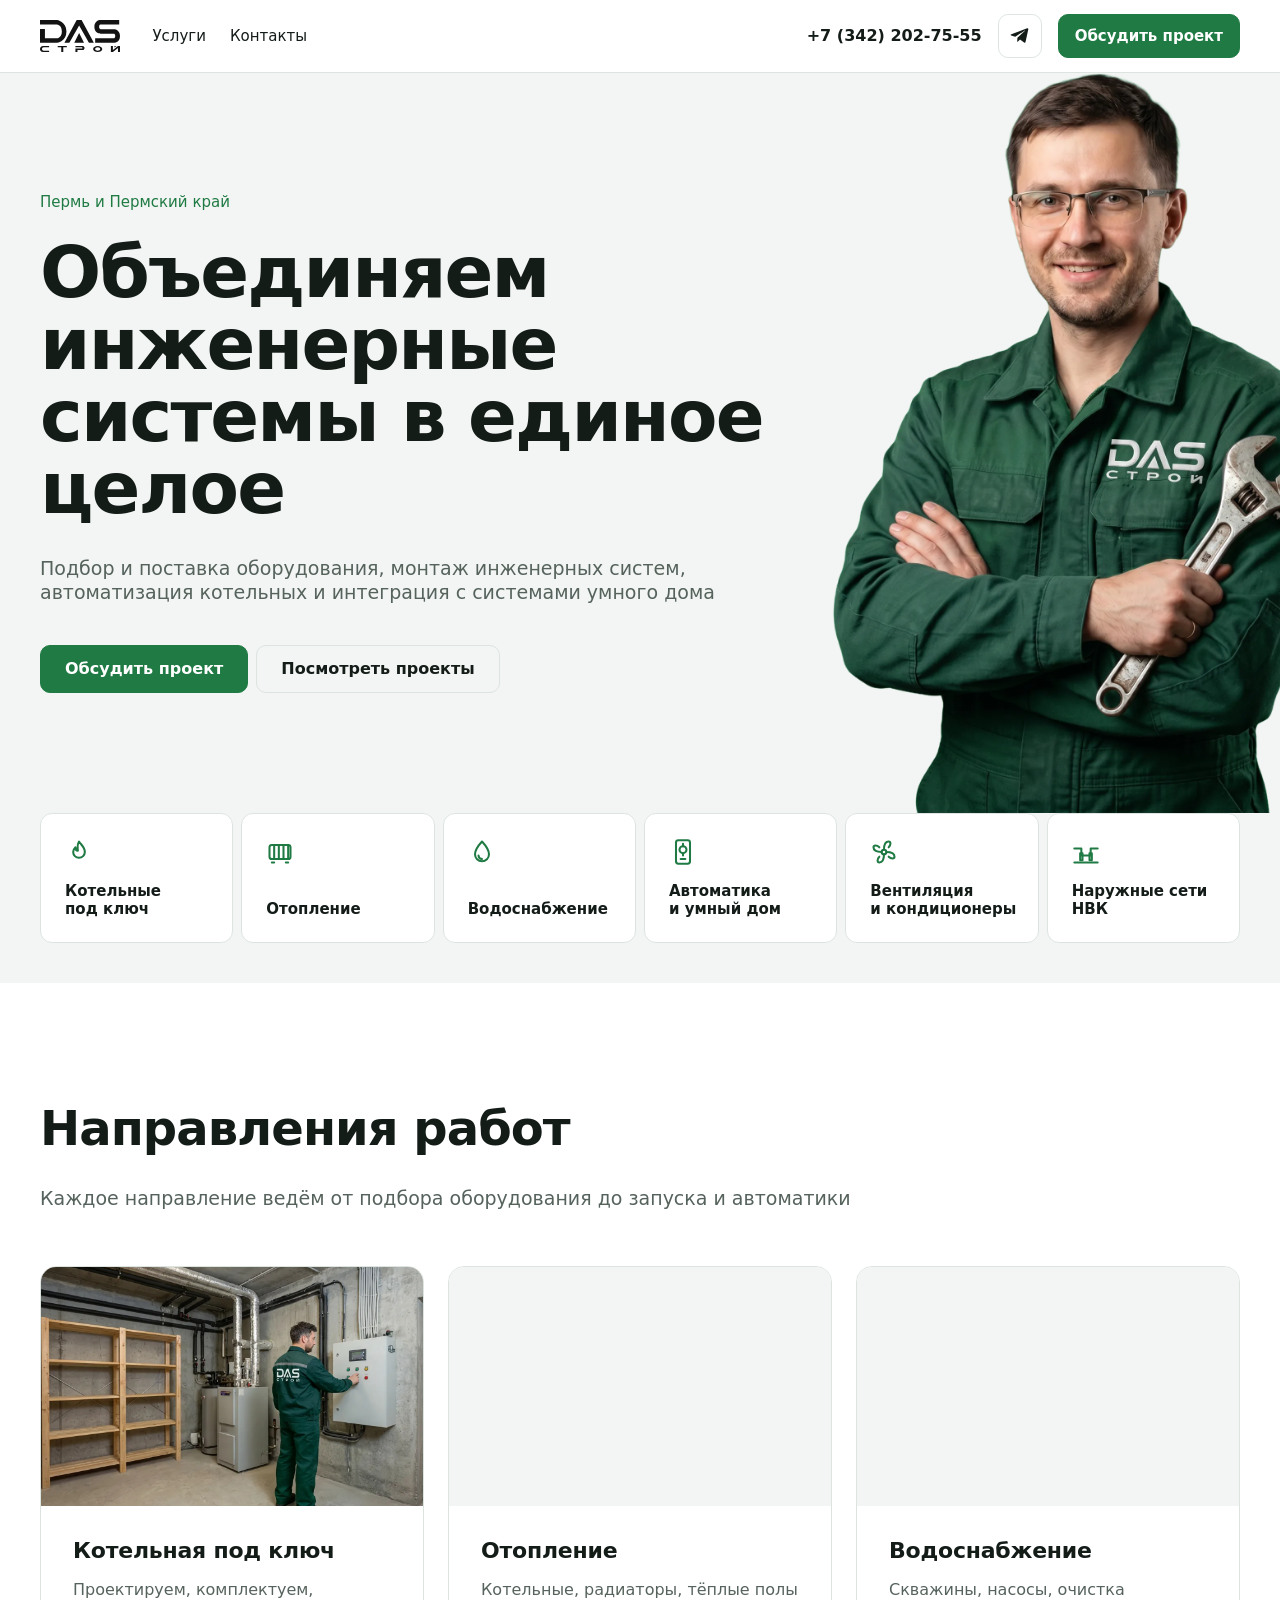
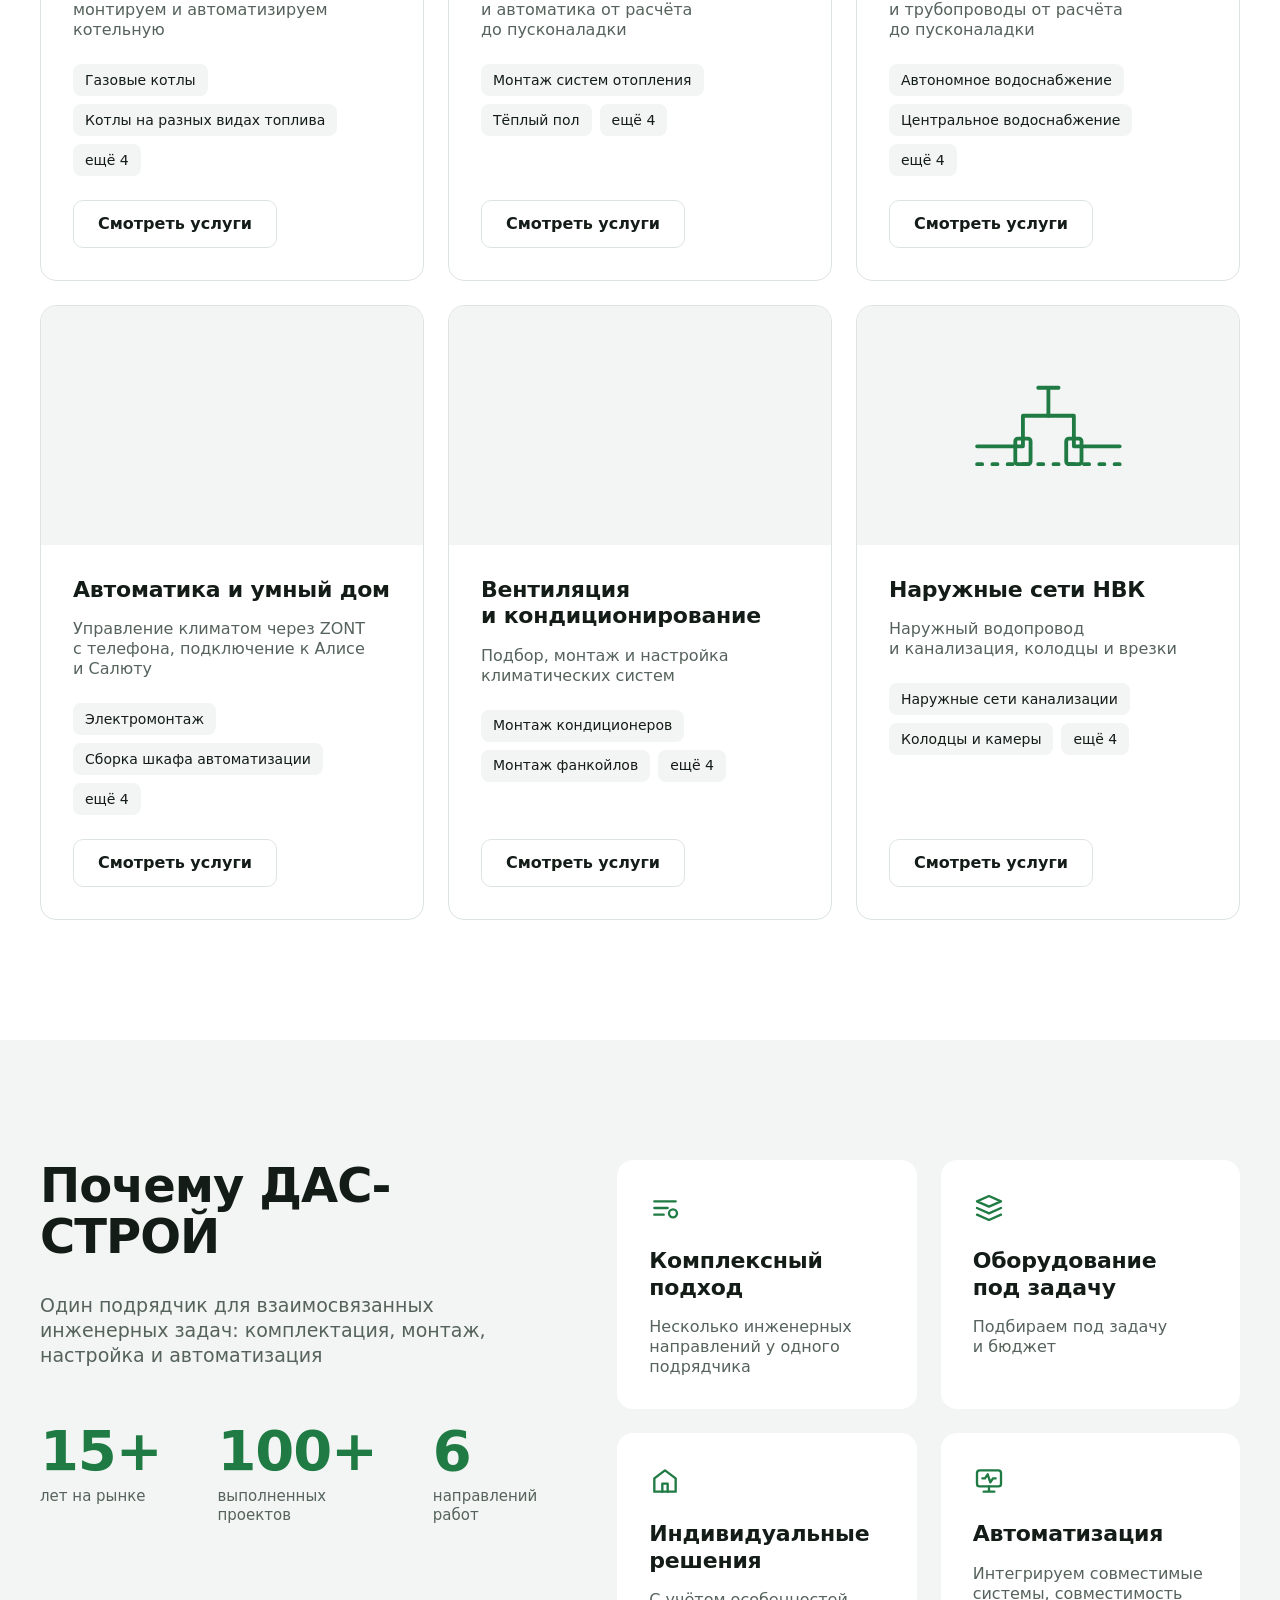
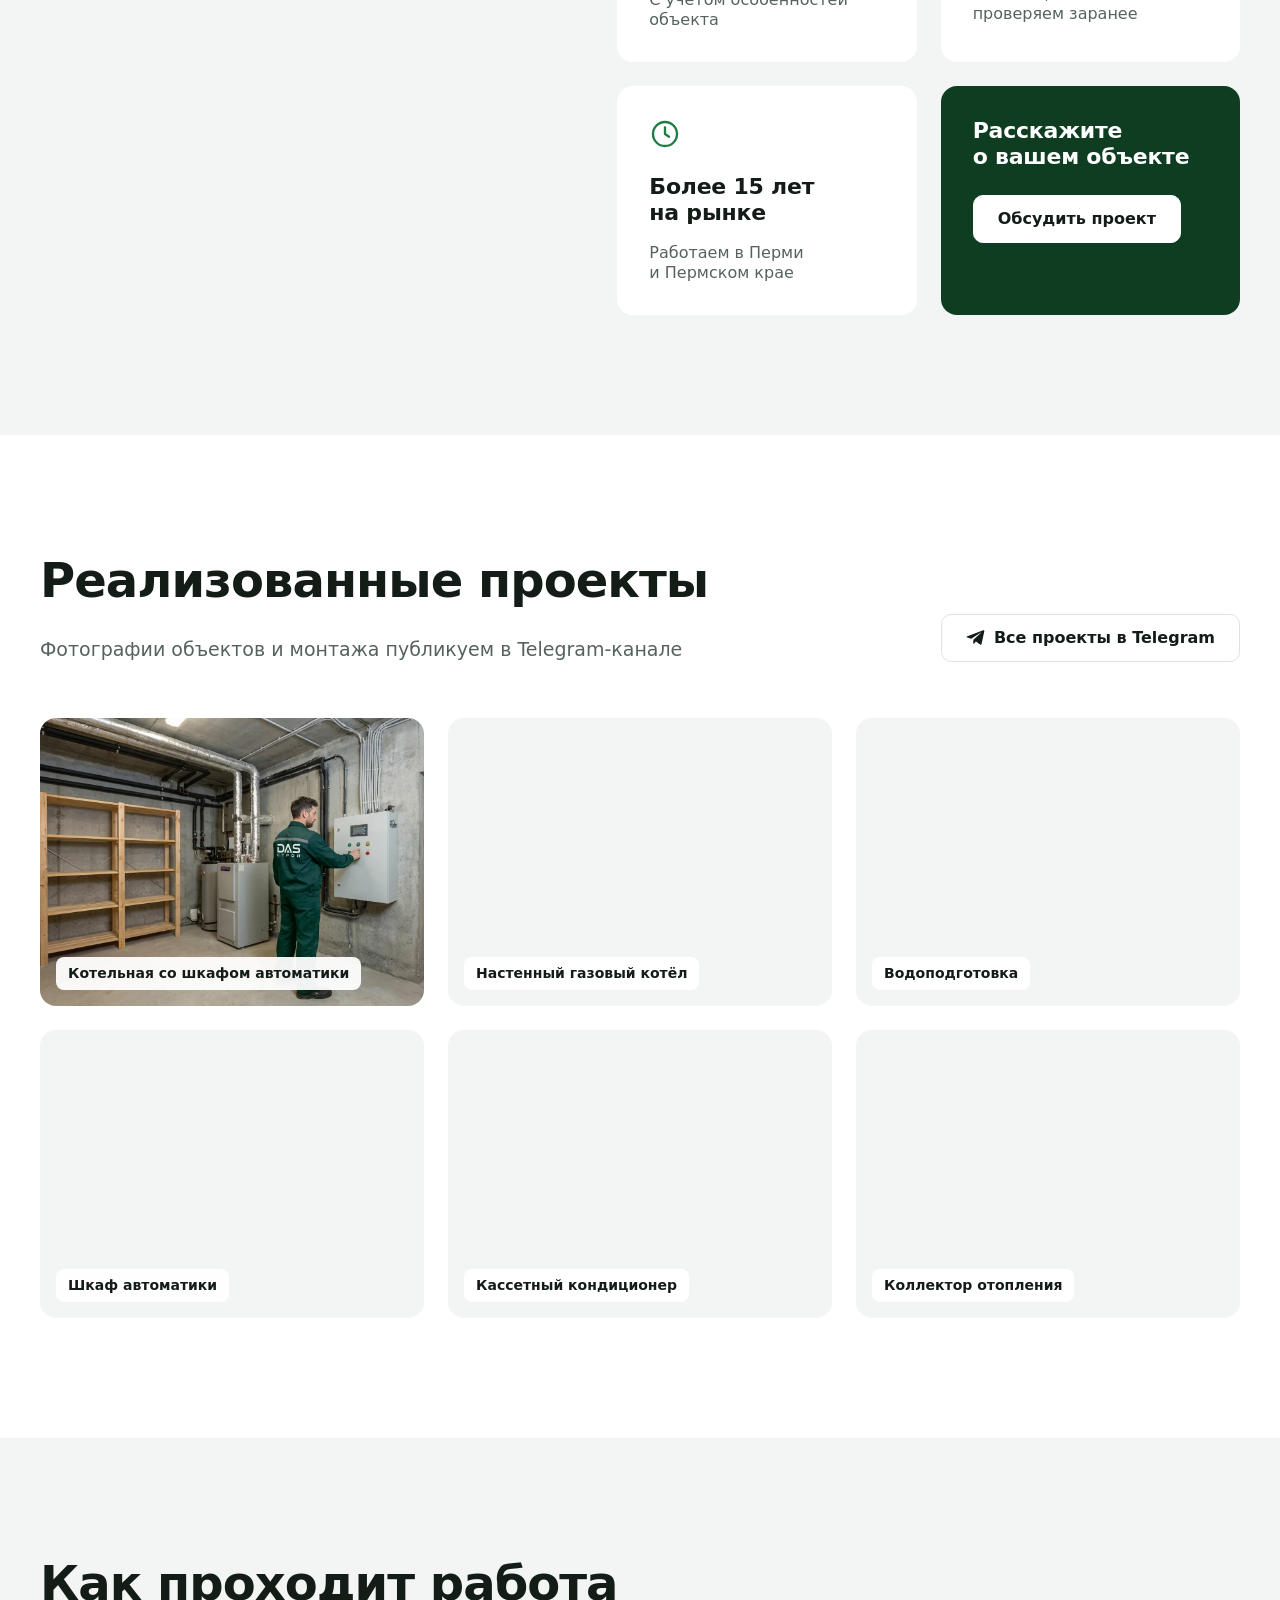
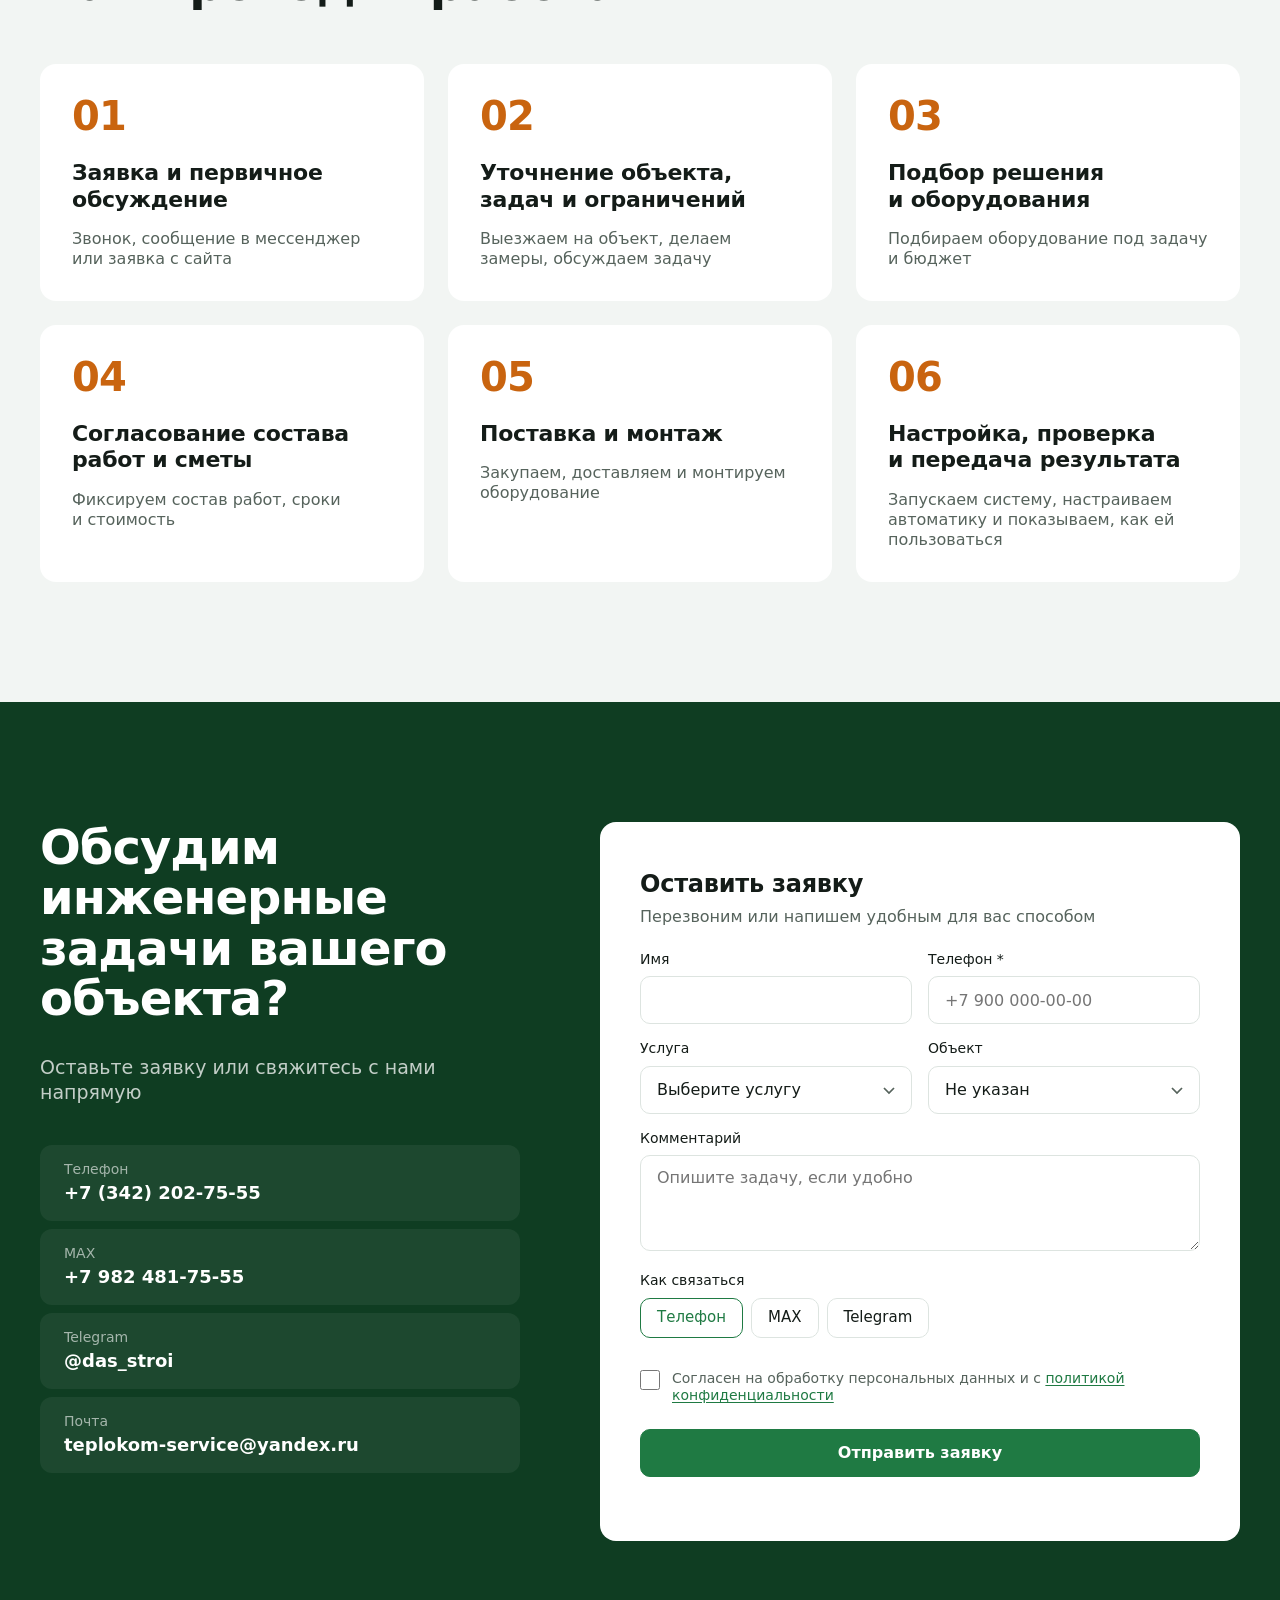
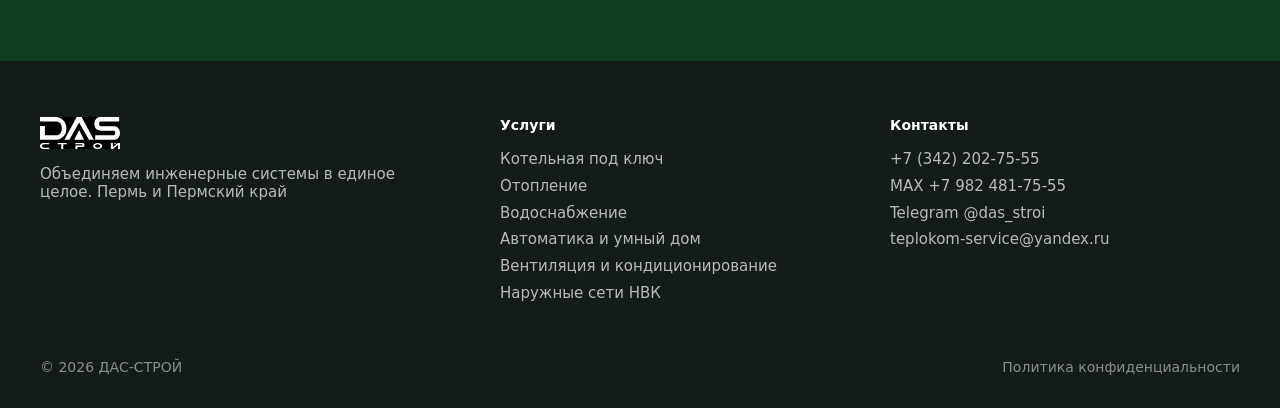
==== commit 641ccaf2: "Главная плотнее: полоса направлений в первом экране, чипы подуслуг в карточках, цифры в блоке «Почем" ====
--- a/index.html
+++ b/index.html
@@ -24,9 +24,9 @@
 <link rel="preconnect" href="https://fonts.googleapis.com">
 <link rel="preconnect" href="https://fonts.gstatic.com" crossorigin>
 <link rel="stylesheet" href="https://fonts.googleapis.com/css2?family=Manrope:wght@400;500;600;700&display=swap">
-<link rel="stylesheet" href="assets/style.css?v=mwm0owv3">
+<link rel="stylesheet" href="assets/style.css?v=mwm1ar74">
 <script type="application/ld+json">{"@context":"https://schema.org","@graph":[{"@type":"HomeAndConstructionBusiness","@id":"https://das-stroi.ru/#org","name":"ДАС-СТРОЙ","url":"https://das-stroi.ru/","logo":"https://das-stroi.ru/LogonoFields2.svg","image":"https://das-stroi.ru/og.jpg","telephone":"+73422027555","email":"teplokom-service@yandex.ru","areaServed":"Пермский край","address":{"@type":"PostalAddress","addressLocality":"Пермь","addressCountry":"RU"},"sameAs":["https://t.me/das_stroi","https://t.me/das_stroi_perm"]},{"@type":"WebSite","name":"ДАС-СТРОЙ","url":"https://das-stroi.ru/","inLanguage":"ru"}]}</script>
-<script src="assets/main.js?v=mwm0owv3" defer></script>
+<script src="assets/main.js?v=mwm1ar74" defer></script>
 </head>
 <body><header class="hdr">
   <div class="wrap hdr-in">
@@ -63,9 +63,18 @@
       <h1 class="h1">Объединяем инженерные системы в единое целое</h1>
       <p class="lead">Подбор и поставка оборудования, монтаж инженерных систем, автоматизация котельных и интеграция с системами умного дома</p>
       <div class="hero-act"><a class="btn btn-p" href="#contacts">Обсудить проект</a><a class="btn btn-s" href="#projects">Посмотреть проекты</a></div>
-      <div class="facts"><div><b>15+</b><span>лет на рынке</span></div><div><b>100+</b><span>выполненных проектов</span></div><div><b>6</b><span>направлений работ</span></div></div>
     </div>
     <div class="hero-ph"><img src="img/hero2.webp" alt="Инженер ДАС-СТРОЙ" width="1192" height="1800" fetchpriority="high"></div>
+  </div>
+  <div class="wrap">
+    <nav class="dirs" aria-label="Направления">
+      <a href="uslugi/kotelnaya/"><svg viewBox="0 0 24 24" fill="none" stroke="currentColor" stroke-width="1.75" stroke-linecap="round" stroke-linejoin="round" aria-hidden="true"><path d="M12 3c2 3 5 5 5 9a5 5 0 0 1-10 0c0-2 1-3 2-4 0 2 1 3 2 3 0-3-1-5 1-8z"/></svg><span>Котельные под ключ</span></a>
+      <a href="uslugi/otoplenie/"><svg viewBox="0 0 24 24" fill="none" stroke="currentColor" stroke-width="1.75" stroke-linecap="round" stroke-linejoin="round" aria-hidden="true"><rect x="3" y="6" width="18" height="12" rx="2"/><path d="M7 6v12M11 6v12M15 6v12M19 6v12M5 21h2M17 21h2"/></svg><span>Отопление</span></a>
+      <a href="uslugi/vodosnabzhenie/"><svg viewBox="0 0 24 24" fill="none" stroke="currentColor" stroke-width="1.75" stroke-linecap="round" stroke-linejoin="round" aria-hidden="true"><path d="M12 3s6 6.5 6 11a6 6 0 0 1-12 0c0-4.5 6-11 6-11z"/><path d="M9 15a3 3 0 0 0 3 3"/></svg><span>Водоснабжение</span></a>
+      <a href="uslugi/avtomatika/"><svg viewBox="0 0 24 24" fill="none" stroke="currentColor" stroke-width="1.75" stroke-linecap="round" stroke-linejoin="round" aria-hidden="true"><rect x="6" y="2" width="12" height="20" rx="2"/><path d="M10 18h4"/><circle cx="12" cy="10" r="3"/><path d="M12 7V5M12 15v-2"/></svg><span>Автоматика и умный дом</span></a>
+      <a href="uslugi/ventilyaciya/"><svg viewBox="0 0 24 24" fill="none" stroke="currentColor" stroke-width="1.75" stroke-linecap="round" stroke-linejoin="round" aria-hidden="true"><circle cx="12" cy="12" r="2"/><path d="M12 10c0-4 1-7 4-7 2 0 2 3 0 5M14 12c4 0 7 1 7 4 0 2-3 2-5 0M12 14c0 4-1 7-4 7-2 0-2-3 0-5M10 12c-4 0-7-1-7-4 0-2 3-2 5 0"/></svg><span>Вентиляция и кондиционеры</span></a>
+      <a href="uslugi/naruzhnye-seti/"><svg viewBox="0 0 24 24" fill="none" stroke="currentColor" stroke-width="1.75" stroke-linecap="round" stroke-linejoin="round" aria-hidden="true"><path d="M2 9h6v6h8V9h6"/><rect x="7" y="13" width="2" height="6"/><rect x="15" y="13" width="2" height="6"/><path d="M2 21h20"/></svg><span>Наружные сети НВК</span></a>
+    </nav>
   </div>
 </section>
 
@@ -75,27 +84,39 @@
     <div class="cards">
       <a class="card" href="uslugi/kotelnaya/">
         <div class="card-ph"><img src="img/avto.webp" alt="Котельная с шкафом автоматики" width="1200" height="900" loading="lazy" decoding="async"></div>
-        <div class="card-b"><h3 class="h3">Котельная под ключ</h3><p class="txt">Проектируем, комплектуем, монтируем и автоматизируем котельную</p><span class="btn btn-s">Смотреть услуги</span></div>
+        <div class="card-b"><h3 class="h3">Котельная под ключ</h3><p class="txt">Проектируем, комплектуем, монтируем и автоматизируем котельную</p>
+          <ul class="tags"><li>Газовые котлы</li><li>Котлы на разных видах топлива</li><li>ещё 4</li></ul>
+          <span class="btn btn-s">Смотреть услуги</span></div>
       </a>
       <a class="card" href="uslugi/otoplenie/">
         <div class="card-ph"><img src="img/otop.webp" alt="Настенный газовый котёл" width="1200" height="900" loading="lazy" decoding="async"></div>
-        <div class="card-b"><h3 class="h3">Отопление</h3><p class="txt">Котельные, радиаторы, тёплые полы и автоматика от расчёта до пусконаладки</p><span class="btn btn-s">Смотреть услуги</span></div>
+        <div class="card-b"><h3 class="h3">Отопление</h3><p class="txt">Котельные, радиаторы, тёплые полы и автоматика от расчёта до пусконаладки</p>
+          <ul class="tags"><li>Монтаж систем отопления</li><li>Тёплый пол</li><li>ещё 4</li></ul>
+          <span class="btn btn-s">Смотреть услуги</span></div>
       </a>
       <a class="card" href="uslugi/vodosnabzhenie/">
         <div class="card-ph"><img src="img/kotel.webp" alt="Монтаж системы водоочистки" width="1200" height="900" loading="lazy" decoding="async"></div>
-        <div class="card-b"><h3 class="h3">Водоснабжение</h3><p class="txt">Скважины, насосы, очистка и трубопроводы от расчёта до пусконаладки</p><span class="btn btn-s">Смотреть услуги</span></div>
+        <div class="card-b"><h3 class="h3">Водоснабжение</h3><p class="txt">Скважины, насосы, очистка и трубопроводы от расчёта до пусконаладки</p>
+          <ul class="tags"><li>Автономное водоснабжение</li><li>Центральное водоснабжение</li><li>ещё 4</li></ul>
+          <span class="btn btn-s">Смотреть услуги</span></div>
       </a>
       <a class="card" href="uslugi/avtomatika/">
         <div class="card-ph"><img src="img/electro.webp" alt="Настройка шкафа автоматики" width="1200" height="900" loading="lazy" decoding="async"></div>
-        <div class="card-b"><h3 class="h3">Автоматика и умный дом</h3><p class="txt">Управление климатом через ZONT с телефона, подключение к Алисе и Салюту</p><span class="btn btn-s">Смотреть услуги</span></div>
+        <div class="card-b"><h3 class="h3">Автоматика и умный дом</h3><p class="txt">Управление климатом через ZONT с телефона, подключение к Алисе и Салюту</p>
+          <ul class="tags"><li>Электромонтаж</li><li>Сборка шкафа автоматизации</li><li>ещё 4</li></ul>
+          <span class="btn btn-s">Смотреть услуги</span></div>
       </a>
       <a class="card" href="uslugi/ventilyaciya/">
         <div class="card-ph"><img src="img/vent.webp" alt="Монтаж кассетного кондиционера" width="1200" height="900" loading="lazy" decoding="async"></div>
-        <div class="card-b"><h3 class="h3">Вентиляция и кондиционирование</h3><p class="txt">Подбор, монтаж и настройка климатических систем</p><span class="btn btn-s">Смотреть услуги</span></div>
+        <div class="card-b"><h3 class="h3">Вентиляция и кондиционирование</h3><p class="txt">Подбор, монтаж и настройка климатических систем</p>
+          <ul class="tags"><li>Монтаж кондиционеров</li><li>Монтаж фанкойлов</li><li>ещё 4</li></ul>
+          <span class="btn btn-s">Смотреть услуги</span></div>
       </a>
       <a class="card" href="uslugi/naruzhnye-seti/">
         <div class="card-ph draw"><svg viewBox="0 0 120 80" fill="none" stroke="currentColor" stroke-width="3" stroke-linecap="round" stroke-linejoin="round" aria-hidden="true"><path d="M4 56h36v-24h40v24h36"/><rect x="34" y="50" width="12" height="20" rx="2"/><rect x="74" y="50" width="12" height="20" rx="2"/><path d="M60 32V10M52 10h16"/><path d="M4 70h112" stroke-dasharray="4 8"/></svg></div>
-        <div class="card-b"><h3 class="h3">Наружные сети НВК</h3><p class="txt">Наружный водопровод и канализация, колодцы и врезки</p><span class="btn btn-s">Смотреть услуги</span></div>
+        <div class="card-b"><h3 class="h3">Наружные сети НВК</h3><p class="txt">Наружный водопровод и канализация, колодцы и врезки</p>
+          <ul class="tags"><li>Наружные сети канализации</li><li>Колодцы и камеры</li><li>ещё 4</li></ul>
+          <span class="btn btn-s">Смотреть услуги</span></div>
       </a>
     </div>
   </div>
@@ -103,23 +124,37 @@
 
 <section class="sec alt" id="why">
   <div class="wrap">
-    <div class="sh"><h2 class="h2">Почему ДАС-СТРОЙ</h2><p class="lead">Один подрядчик для взаимосвязанных инженерных задач: комплектация, монтаж, настройка и автоматизация</p></div>
-    <div class="tiles">
-      <div class="tile"><svg class="ic" viewBox="0 0 24 24" fill="none" stroke="currentColor" stroke-width="1.75" stroke-linecap="round" stroke-linejoin="round" aria-hidden="true"><path d="M4 7h16M4 12h10M4 17h7"/><circle cx="18" cy="16" r="3"/></svg><h3 class="h3">Комплексный подход</h3><p class="txt">Несколько инженерных направлений у одного подрядчика</p></div>
-      <div class="tile"><svg class="ic" viewBox="0 0 24 24" fill="none" stroke="currentColor" stroke-width="1.75" stroke-linecap="round" stroke-linejoin="round" aria-hidden="true"><path d="M3 7l9-4 9 4-9 4-9-4z"/><path d="M3 12l9 4 9-4M3 17l9 4 9-4"/></svg><h3 class="h3">Оборудование под задачу</h3><p class="txt">Подбираем под задачу и бюджет</p></div>
-      <div class="tile"><svg class="ic" viewBox="0 0 24 24" fill="none" stroke="currentColor" stroke-width="1.75" stroke-linecap="round" stroke-linejoin="round" aria-hidden="true"><path d="M4 20V10l8-6 8 6v10z"/><path d="M10 20v-6h4v6"/></svg><h3 class="h3">Индивидуальные решения</h3><p class="txt">С учётом особенностей объекта</p></div>
-      <div class="tile"><svg class="ic" viewBox="0 0 24 24" fill="none" stroke="currentColor" stroke-width="1.75" stroke-linecap="round" stroke-linejoin="round" aria-hidden="true"><rect x="3" y="4" width="18" height="12" rx="2"/><path d="M8 20h8M12 16v4M7 10h2l2-3 2 6 2-3h2"/></svg><h3 class="h3">Автоматизация</h3><p class="txt">Интегрируем совместимые системы, совместимость проверяем заранее</p></div>
-      <div class="tile"><svg class="ic" viewBox="0 0 24 24" fill="none" stroke="currentColor" stroke-width="1.75" stroke-linecap="round" stroke-linejoin="round" aria-hidden="true"><circle cx="12" cy="12" r="9"/><path d="M12 7v5l3 2"/></svg><h3 class="h3">Более 15 лет на рынке</h3><p class="txt">Работаем в Перми и Пермском крае</p></div>
-      <div class="tile tile-cta"><div><h3 class="h3">Расскажите о вашем объекте</h3><p class="txt">Подберём решение и составим смету</p></div><a class="btn btn-w" href="#contacts">Обсудить проект</a></div>
+    <div class="why-g">
+      <div class="why-l">
+        <h2 class="h2">Почему ДАС-СТРОЙ</h2>
+        <p class="lead">Один подрядчик для взаимосвязанных инженерных задач: комплектация, монтаж, настройка и автоматизация</p>
+        <dl class="facts"><div><dt>15+</dt><dd>лет на рынке</dd></div><div><dt>100+</dt><dd>выполненных проектов</dd></div><div><dt>6</dt><dd>направлений работ</dd></div></dl>
+      </div>
+      <div class="adv">
+        <div class="tile"><svg class="ic" viewBox="0 0 24 24" fill="none" stroke="currentColor" stroke-width="1.75" stroke-linecap="round" stroke-linejoin="round" aria-hidden="true"><path d="M4 7h16M4 12h10M4 17h7"/><circle cx="18" cy="16" r="3"/></svg><h3 class="h3">Комплексный подход</h3><p class="txt">Несколько инженерных направлений у одного подрядчика</p></div>
+        <div class="tile"><svg class="ic" viewBox="0 0 24 24" fill="none" stroke="currentColor" stroke-width="1.75" stroke-linecap="round" stroke-linejoin="round" aria-hidden="true"><path d="M3 7l9-4 9 4-9 4-9-4z"/><path d="M3 12l9 4 9-4M3 17l9 4 9-4"/></svg><h3 class="h3">Оборудование под задачу</h3><p class="txt">Подбираем под задачу и бюджет</p></div>
+        <div class="tile"><svg class="ic" viewBox="0 0 24 24" fill="none" stroke="currentColor" stroke-width="1.75" stroke-linecap="round" stroke-linejoin="round" aria-hidden="true"><path d="M4 20V10l8-6 8 6v10z"/><path d="M10 20v-6h4v6"/></svg><h3 class="h3">Индивидуальные решения</h3><p class="txt">С учётом особенностей объекта</p></div>
+        <div class="tile"><svg class="ic" viewBox="0 0 24 24" fill="none" stroke="currentColor" stroke-width="1.75" stroke-linecap="round" stroke-linejoin="round" aria-hidden="true"><rect x="3" y="4" width="18" height="12" rx="2"/><path d="M8 20h8M12 16v4M7 10h2l2-3 2 6 2-3h2"/></svg><h3 class="h3">Автоматизация</h3><p class="txt">Интегрируем совместимые системы, совместимость проверяем заранее</p></div>
+        <div class="tile"><svg class="ic" viewBox="0 0 24 24" fill="none" stroke="currentColor" stroke-width="1.75" stroke-linecap="round" stroke-linejoin="round" aria-hidden="true"><circle cx="12" cy="12" r="9"/><path d="M12 7v5l3 2"/></svg><h3 class="h3">Более 15 лет на рынке</h3><p class="txt">Работаем в Перми и Пермском крае</p></div>
+        <div class="tile tile-cta"><h3 class="h3">Расскажите о вашем объекте</h3><a class="btn btn-w" href="#contacts">Обсудить проект</a></div>
+      </div>
     </div>
   </div>
 </section>
 
 <section class="sec" id="projects">
   <div class="wrap">
-    <div class="proj">
+    <div class="sh sh-row">
       <div><h2 class="h2">Реализованные проекты</h2><p class="lead">Фотографии объектов и монтажа публикуем в Telegram-канале</p></div>
-      <a class="btn btn-p" href="https://t.me/das_stroi_perm" target="_blank" rel="noopener noreferrer"><svg viewBox="0 0 24 24" fill="currentColor" aria-hidden="true"><path d="M21.9 4.3 18.7 19c-.2 1-.9 1.3-1.8.8l-4.9-3.6-2.4 2.3c-.3.3-.5.5-1 .5l.3-5 9.1-8.2c.4-.4-.1-.6-.6-.2L6.3 13 1.5 11.5c-1-.3-1-1 .2-1.5L20.6 2.8c.9-.3 1.6.2 1.3 1.5z"/></svg>Смотреть проекты</a>
+      <a class="btn btn-s" href="https://t.me/das_stroi_perm" target="_blank" rel="noopener noreferrer"><svg viewBox="0 0 24 24" fill="currentColor" aria-hidden="true"><path d="M21.9 4.3 18.7 19c-.2 1-.9 1.3-1.8.8l-4.9-3.6-2.4 2.3c-.3.3-.5.5-1 .5l.3-5 9.1-8.2c.4-.4-.1-.6-.6-.2L6.3 13 1.5 11.5c-1-.3-1-1 .2-1.5L20.6 2.8c.9-.3 1.6.2 1.3 1.5z"/></svg>Все проекты в Telegram</a>
+    </div>
+    <div class="gal">
+      <a class="gal-i" href="uslugi/kotelnaya/"><img src="img/avto.webp" alt="Котельная со шкафом автоматики" width="1200" height="900" decoding="async"><span>Котельная со шкафом автоматики</span></a>
+      <a class="gal-i" href="uslugi/otoplenie/"><img src="img/otop.webp" alt="Настенный газовый котёл" width="1200" height="900" decoding="async"><span>Настенный газовый котёл</span></a>
+      <a class="gal-i" href="uslugi/vodosnabzhenie/"><img src="img/kotel.webp" alt="Водоподготовка" width="1200" height="900" decoding="async"><span>Водоподготовка</span></a>
+      <a class="gal-i" href="uslugi/avtomatika/"><img src="img/electro.webp" alt="Шкаф автоматики" width="1200" height="900" decoding="async"><span>Шкаф автоматики</span></a>
+      <a class="gal-i" href="uslugi/ventilyaciya/"><img src="img/vent.webp" alt="Кассетный кондиционер" width="1200" height="900" decoding="async"><span>Кассетный кондиционер</span></a>
+      <a class="gal-i" href="uslugi/otoplenie/"><img src="img/voda%20(2).webp" alt="Коллектор отопления" width="1200" height="900" decoding="async"><span>Коллектор отопления</span></a>
     </div>
   </div>
 </section>
@@ -127,7 +162,7 @@
 <section class="sec alt" id="process">
   <div class="wrap">
     <div class="sh"><h2 class="h2">Как проходит работа</h2></div>
-    <div class="tiles"><div class="tile"><span class="num">01</span><h3 class="h3">Заявка и первичное обсуждение</h3></div><div class="tile"><span class="num">02</span><h3 class="h3">Уточнение объекта, задач и ограничений</h3></div><div class="tile"><span class="num">03</span><h3 class="h3">Подбор решения и оборудования</h3></div><div class="tile"><span class="num">04</span><h3 class="h3">Согласование состава работ и сметы</h3></div><div class="tile"><span class="num">05</span><h3 class="h3">Поставка и монтаж</h3></div><div class="tile"><span class="num">06</span><h3 class="h3">Настройка, проверка и передача результата</h3></div></div>
+    <ol class="tiles steps"><li class="tile"><span class="num">01</span><h3 class="h3">Заявка и первичное обсуждение</h3><p class="txt">Звонок, сообщение в мессенджер или заявка с сайта</p></li><li class="tile"><span class="num">02</span><h3 class="h3">Уточнение объекта, задач и ограничений</h3><p class="txt">Выезжаем на объект, делаем замеры, обсуждаем задачу</p></li><li class="tile"><span class="num">03</span><h3 class="h3">Подбор решения и оборудования</h3><p class="txt">Подбираем оборудование под задачу и бюджет</p></li><li class="tile"><span class="num">04</span><h3 class="h3">Согласование состава работ и сметы</h3><p class="txt">Фиксируем состав работ, сроки и стоимость</p></li><li class="tile"><span class="num">05</span><h3 class="h3">Поставка и монтаж</h3><p class="txt">Закупаем, доставляем и монтируем оборудование</p></li><li class="tile"><span class="num">06</span><h3 class="h3">Настройка, проверка и передача результата</h3><p class="txt">Запускаем систему, настраиваем автоматику и показываем, как ей пользоваться</p></li></ol>
   </div>
 </section>
 
--- a/assets/style.css
+++ b/assets/style.css
@@ -61,85 +61,110 @@
 .mm-foot .btn{width:100%}
 
 /* типографика */
-.h1{font-size:40px;font-weight:700;line-height:1.05;letter-spacing:-.02em}
+.h1{font-size:40px;font-weight:700;line-height:1.05;letter-spacing:-.025em}
 .h2{font-size:32px;font-weight:700;line-height:1.1;letter-spacing:-.02em}
-.h3{font-size:20px;font-weight:600;line-height:1.15;letter-spacing:-.01em}
-.lead{font-size:16px;line-height:1.25;color:var(--muted)}
-.eb{font-size:14px;color:var(--muted)}
-.txt{color:var(--muted)}
-@media(min-width:768px){.h1{font-size:56px;line-height:1.02}.h2{font-size:40px;line-height:1.05}.lead{font-size:18px;line-height:1.33}}
+.h3{font-size:20px;font-weight:600;line-height:1.2;letter-spacing:-.01em}
+.lead{font-size:17px;line-height:1.3;color:var(--muted)}
+.eb{font-size:15px;font-weight:500;color:var(--green)}
+.txt{font-size:16px;line-height:1.25;color:var(--muted)}
+@media(min-width:768px){.h1{font-size:56px;line-height:1.02}.h2{font-size:40px;line-height:1.05}.lead{font-size:19px}.h3{font-size:22px}}
 @media(min-width:1280px){.h1{font-size:72px;line-height:1}.h2{font-size:48px}}
-@media(min-width:1680px){.h2{font-size:56px}}
-
-/* секции */
+@media(min-width:1680px){.h1{font-size:80px}.h2{font-size:56px}}
+
+/* секции: поле 120/60, шапка секции → контент 56/40 */
 .sec{padding-block:60px}
 .alt{background:var(--bg2)}
 @media(min-width:1024px){.sec{padding-block:120px}}
 .sh{margin-bottom:40px;max-width:960px}
 .sh .lead{margin-top:24px}
-@media(min-width:768px){.hero .lead,.svc-g .lead{margin-top:32px}}
-@media(min-width:1024px){.sh{margin-bottom:56px}.sh .lead{margin-top:32px}}
+@media(min-width:768px){.sh .lead{margin-top:32px}}
+@media(min-width:1024px){.sh{margin-bottom:56px}}
+.sh-row{display:flex;flex-wrap:wrap;align-items:flex-end;justify-content:space-between;gap:24px;max-width:none}
+.sh-row>div{max-width:960px}
 
 /* первый экран */
-.hero{background:var(--bg2);overflow:clip}
-.hero-g{display:grid;gap:32px;padding-top:48px}
+.hero{background:var(--bg2);overflow:clip;padding-bottom:24px}
+.hero-g{display:grid;gap:24px;padding-top:40px}
 .hero .eb{margin-bottom:24px}
-.hero .lead{margin-top:24px;max-width:720px}
+.hero .lead{margin-top:24px;max-width:680px}
 .hero-act{display:flex;flex-wrap:wrap;gap:8px;margin-top:32px}
-.facts{display:flex;gap:40px;margin-top:48px;padding-bottom:8px}
-.facts b{display:block;font-size:32px;font-weight:700;line-height:1;color:var(--green)}
-.facts span{display:block;margin-top:8px;font-size:14px;color:var(--muted)}
-.hero-ph{position:relative;height:360px}
+.hero-ph{position:relative;height:320px}
 .hero-ph img{position:absolute;bottom:0;left:50%;transform:translateX(-50%);height:100%;width:auto;max-width:none}
-@media(max-width:767px){.hero-act .btn{width:100%}.facts{gap:24px}}
+@media(max-width:767px){.hero-act .btn{width:100%}}
+@media(min-width:768px){.hero .lead{margin-top:32px}.hero-act{margin-top:40px}.hero-ph{height:440px}}
 @media(min-width:1024px){
+  .hero{padding-bottom:40px}
   .hero-g{grid-template-columns:1.45fr .55fr;align-items:end;padding-top:0}
-  .hero-tx{padding-block:96px 120px}
-  .hero .lead{margin-top:32px}
-  .hero-act{margin-top:40px}
-  .facts{margin-top:56px}
+  .hero-tx{padding-block:120px}
   .hero-ph{height:100%;min-height:560px}
 }
-
-/* карточки направлений */
+/* полоса направлений внизу первого экрана */
+.dirs{position:relative;z-index:1;display:grid;grid-template-columns:repeat(2,minmax(0,1fr));gap:8px}
+.dirs a{display:flex;align-items:center;gap:12px;min-height:64px;padding:12px 16px;background:#fff;border:1px solid var(--line);border-radius:12px;font-size:15px;font-weight:600;line-height:1.2;transition:border-color .3s,color .3s}
+.dirs svg{flex:none;width:24px;height:24px;color:var(--green)}
+.dirs a:active{border-color:var(--green);color:var(--green)}
+@media(hover:hover){.dirs a:hover{border-color:var(--green);color:var(--green)}}
+@media(max-width:767px){.dirs a{flex-direction:column;align-items:flex-start;gap:12px;padding:16px;font-size:14px}}
+@media(min-width:768px){.dirs{grid-template-columns:repeat(3,minmax(0,1fr))}}
+@media(min-width:1280px){.dirs{grid-template-columns:repeat(6,minmax(0,1fr))}.dirs a{flex-direction:column;align-items:flex-start;justify-content:space-between;min-height:120px;padding:24px;gap:16px}.dirs svg{width:28px;height:28px}}
+
+/* карточки направлений: фото во всю ширину, текст с полем 24/32 */
 .cards{display:grid;gap:16px}
 @media(min-width:640px){.cards{grid-template-columns:repeat(2,1fr)}}
 @media(min-width:1024px){.cards{grid-template-columns:repeat(3,1fr);gap:24px}}
-.card{display:flex;flex-direction:column;border:1px solid var(--line);border-radius:var(--r);padding:8px;background:#fff;transition:border-color .3s}
-.card-ph{aspect-ratio:4/3;border-radius:8px;overflow:hidden;background:var(--bg2)}
+.card{display:flex;flex-direction:column;border:1px solid var(--line);border-radius:var(--r);overflow:hidden;background:#fff;transition:border-color .3s}
+.card-ph{aspect-ratio:16/10;background:var(--bg2);overflow:hidden}
 .card-ph img{width:100%;height:100%;object-fit:cover}
 .card-ph.draw{display:flex;align-items:center;justify-content:center;color:var(--green)}
-.card-ph.draw svg{width:45%;height:auto}
-.card-b{display:flex;flex-direction:column;flex:1;padding:24px 16px 16px}
+.card-ph.draw svg{width:40%;height:auto}
+.card-b{display:flex;flex-direction:column;flex:1;padding:24px}
+@media(min-width:1024px){.card-b{padding:32px}}
 .card-b .txt{margin-top:16px}
-.card-b .btn{margin-top:auto;align-self:flex-start}
-.card-b .txt+.btn{margin-top:24px}
+.tags{list-style:none;display:flex;flex-wrap:wrap;gap:8px;margin-top:24px}
+.tags li{display:inline-flex;align-items:center;height:32px;padding:0 12px;border-radius:8px;background:var(--bg2);font-size:14px;font-weight:500;color:var(--ink)}
+.card-b .tags{flex:1;align-content:flex-start}
+.card-b .btn{align-self:flex-start;margin-top:24px}
 .card .btn{pointer-events:none}
 .card:active{border-color:var(--green)}
 .card:active .btn{border-color:var(--green);color:var(--green)}
 @media(hover:hover){.card:hover{border-color:var(--green)}.card:hover .btn{border-color:var(--green);color:var(--green)}}
-.card-b .grow{flex:1}
-
-/* плитки: преимущества, этапы, подуслуги */
-.tiles{display:grid;gap:16px}
+
+/* плитки: преимущества, этапы, подуслуги — поле 24/32, иконка/номер → заголовок 24, заголовок → текст 16 */
+.tiles{list-style:none;display:grid;gap:16px}
 @media(min-width:640px){.tiles{grid-template-columns:repeat(2,1fr)}}
 @media(min-width:1024px){.tiles{grid-template-columns:repeat(3,1fr);gap:24px}}
 .tile{background:#fff;border-radius:var(--r);padding:24px}
-.alt .tile{background:#fff}
 .sec:not(.alt) .tile{background:var(--bg2)}
 @media(min-width:1024px){.tile{padding:32px}}
-.tile .ic{width:28px;height:28px;color:var(--green);margin-bottom:24px}
+.tile .ic{width:32px;height:32px;color:var(--green);margin-bottom:24px}
 .tile .txt{margin-top:16px}
-.tile .num{display:block;font-size:32px;font-weight:700;line-height:1;color:var(--orange);margin-bottom:24px}
-.tile-cta{display:flex;flex-direction:column;justify-content:space-between;gap:24px;background:var(--green-dark)!important;color:#fff}
-.tile-cta .txt{color:rgba(255,255,255,.75)}
-.tile-cta .btn{align-self:flex-start}
-
-/* проекты */
-.proj{display:grid;gap:24px;background:var(--bg2);border-radius:var(--r);padding:32px 24px}
-.alt .proj{background:#fff}
-.proj .lead{margin-top:24px}
-@media(min-width:1024px){.proj{grid-template-columns:1fr auto;align-items:end;padding:56px}}
+.tile .num{display:block;font-size:40px;font-weight:700;line-height:1;letter-spacing:-.02em;color:var(--orange);margin-bottom:24px}
+.tile-cta{display:flex;flex-direction:column;justify-content:flex-start;align-items:flex-start;gap:24px;background:var(--green-dark)!important;color:#fff}
+
+/* почему: слева заголовок и цифры, справа преимущества */
+.why-g{display:grid;gap:40px}
+.why-l .lead{margin-top:24px}
+.facts{display:grid;grid-template-columns:repeat(3,auto);justify-content:start;gap:32px;margin-top:40px}
+.facts dt{font-size:40px;font-weight:700;line-height:1;letter-spacing:-.02em;color:var(--green)}
+.facts dd{margin-top:8px;font-size:15px;color:var(--muted)}
+.adv{display:grid;gap:16px}
+@media(min-width:640px){.adv{grid-template-columns:repeat(2,1fr)}}
+@media(min-width:768px){.why-l .lead{margin-top:32px}.facts{gap:56px;margin-top:56px}.facts dt{font-size:56px}}
+@media(min-width:1024px){.why-g{grid-template-columns:5fr 7fr;gap:80px;align-items:start}.adv{gap:24px}.why-l{position:sticky;top:calc(var(--hdr) + 40px)}}
+
+/* галерея работ: сетка на десктопе, лента на телефоне */
+.gal{display:grid;grid-template-columns:repeat(3,1fr);gap:24px}
+.gal-i{position:relative;display:block;border-radius:var(--r);overflow:hidden;aspect-ratio:4/3;background:var(--bg2)}
+.gal-i img{width:100%;height:100%;object-fit:cover}
+.gal-i span{position:absolute;left:16px;bottom:16px;max-width:calc(100% - 32px);padding:8px 12px;border-radius:8px;background:rgba(255,255,255,.94);font-size:14px;font-weight:600;line-height:1.2;transition:color .3s}
+.gal-i:active span{color:var(--green)}
+@media(hover:hover){.gal-i:hover span{color:var(--green)}}
+@media(max-width:1023px){.gal{grid-template-columns:repeat(2,1fr);gap:16px}}
+@media(max-width:639px){
+  .gal{display:flex;gap:8px;overflow-x:auto;scroll-snap-type:x mandatory;overscroll-behavior-x:contain;margin-inline:calc(var(--gut)*-1);padding-inline:var(--gut);scroll-padding-inline:var(--gut);scrollbar-width:none}
+  .gal::-webkit-scrollbar{display:none}
+  .gal-i{flex:0 0 82%;scroll-snap-align:start}
+}
 
 /* финальный блок с формой */
 .cta{background:var(--green-dark);color:#fff}
@@ -219,3 +244,6 @@
 .doc h2{font-size:24px;font-weight:700;line-height:1.15;margin:40px 0 16px}
 .doc p,.doc li{color:var(--muted);margin-top:8px}
 .doc ul{padding-left:24px}
+
+/* крупный h1 на широких экранах: просвет строк растёт, отступ до подзаголовка тоже */
+@media(min-width:1680px){.hero .lead,.svc-g .lead{margin-top:40px}}
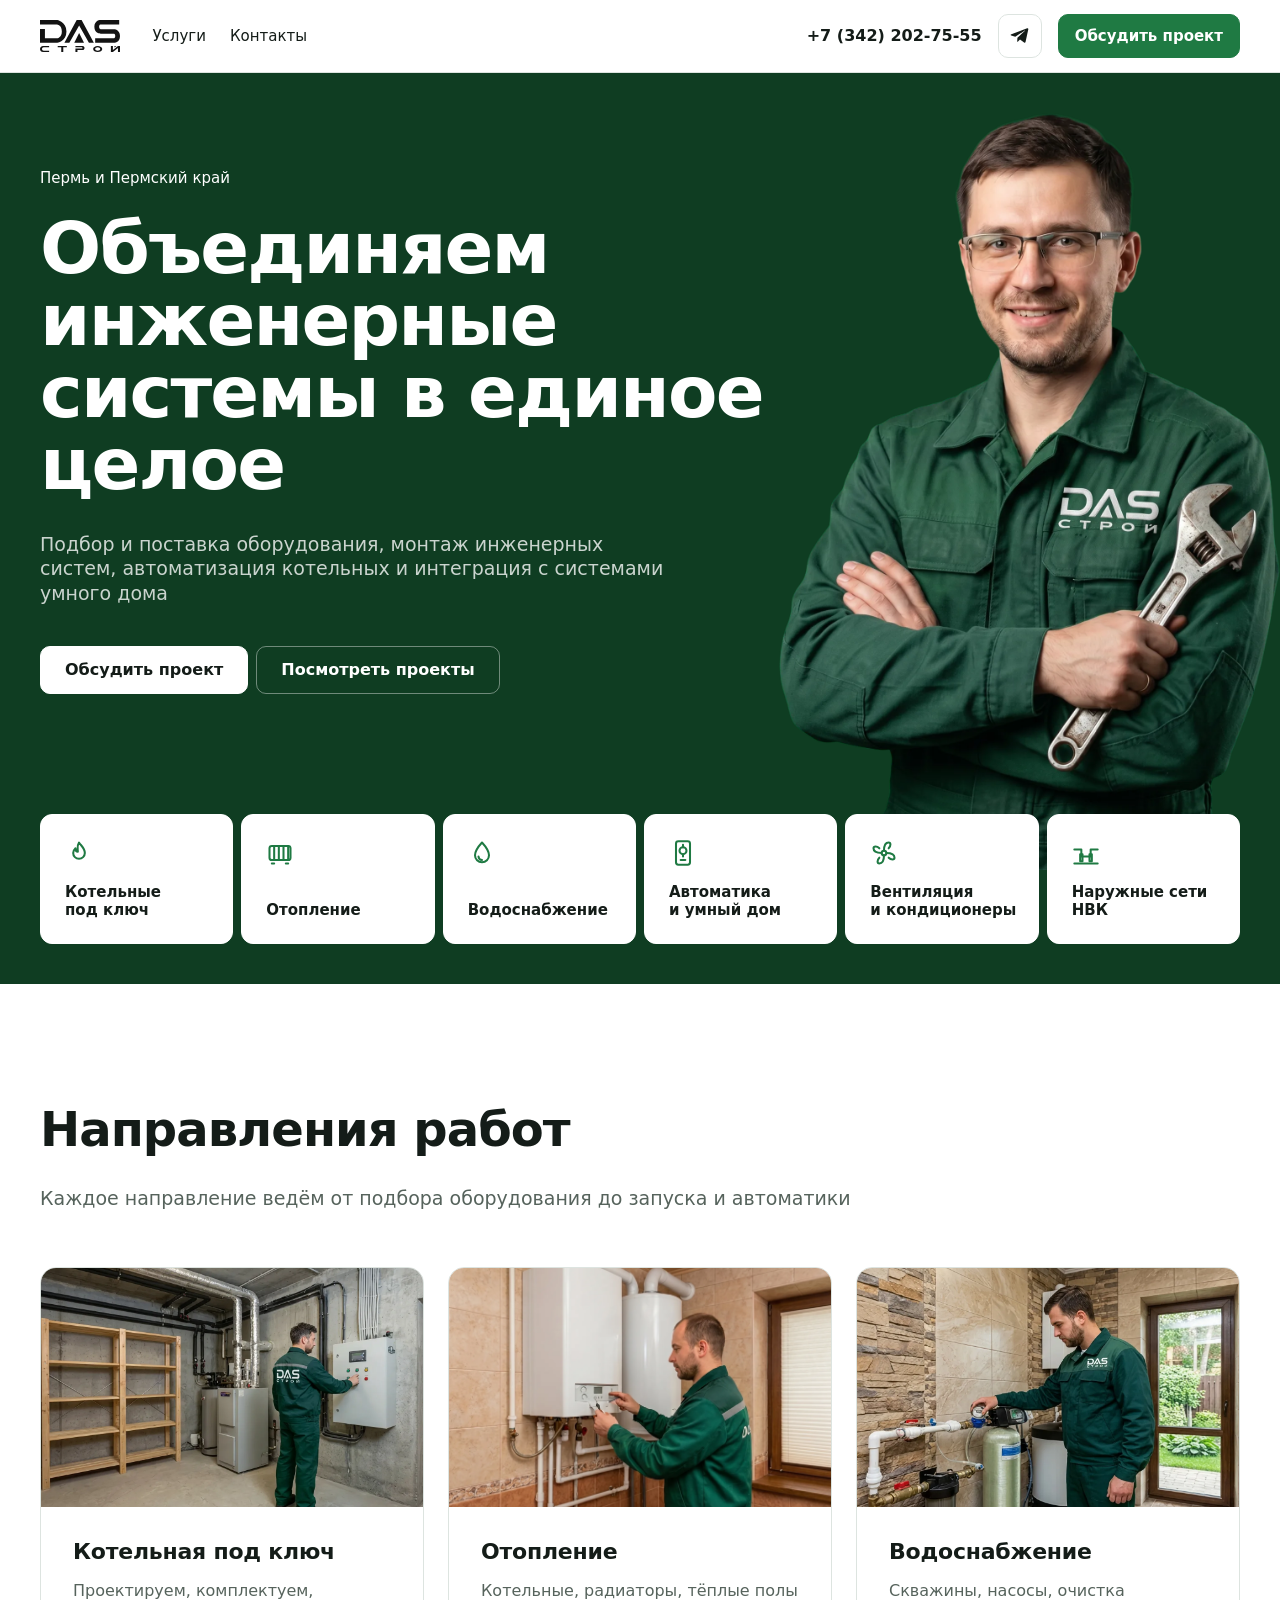
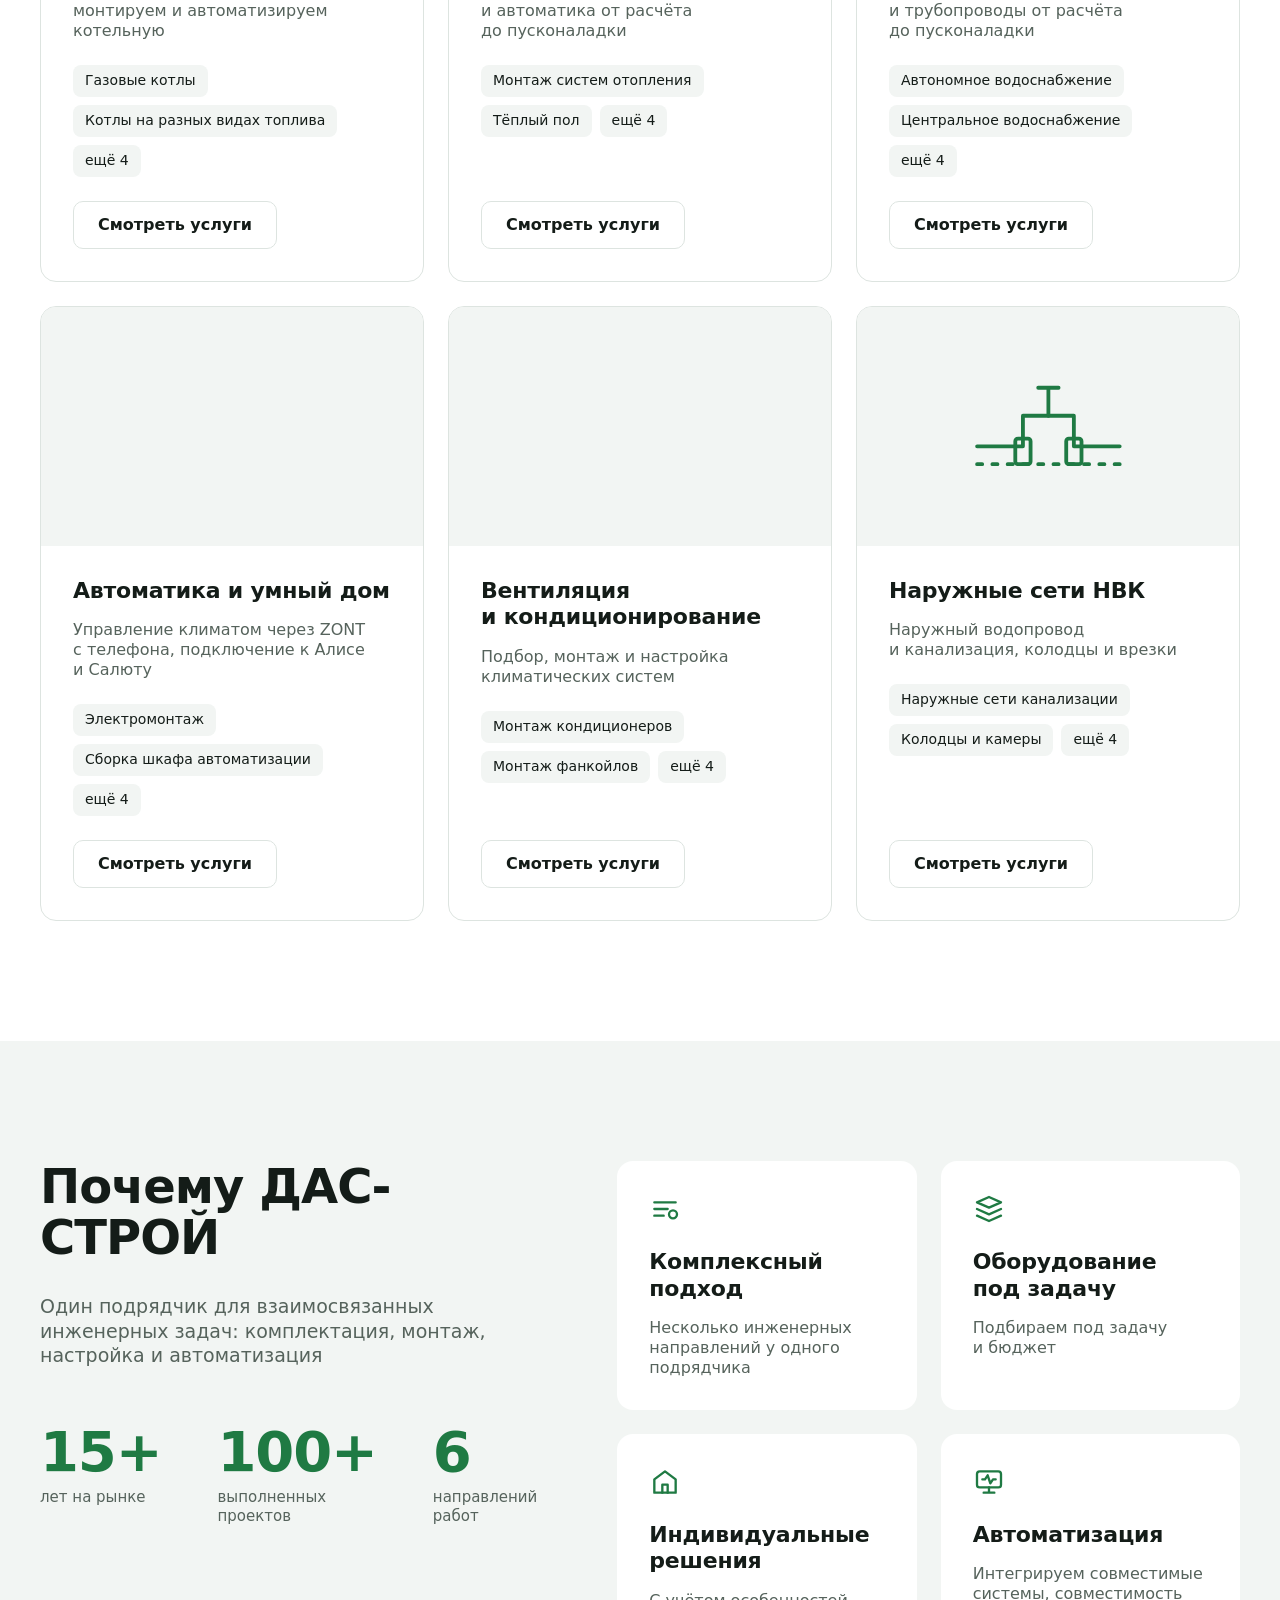
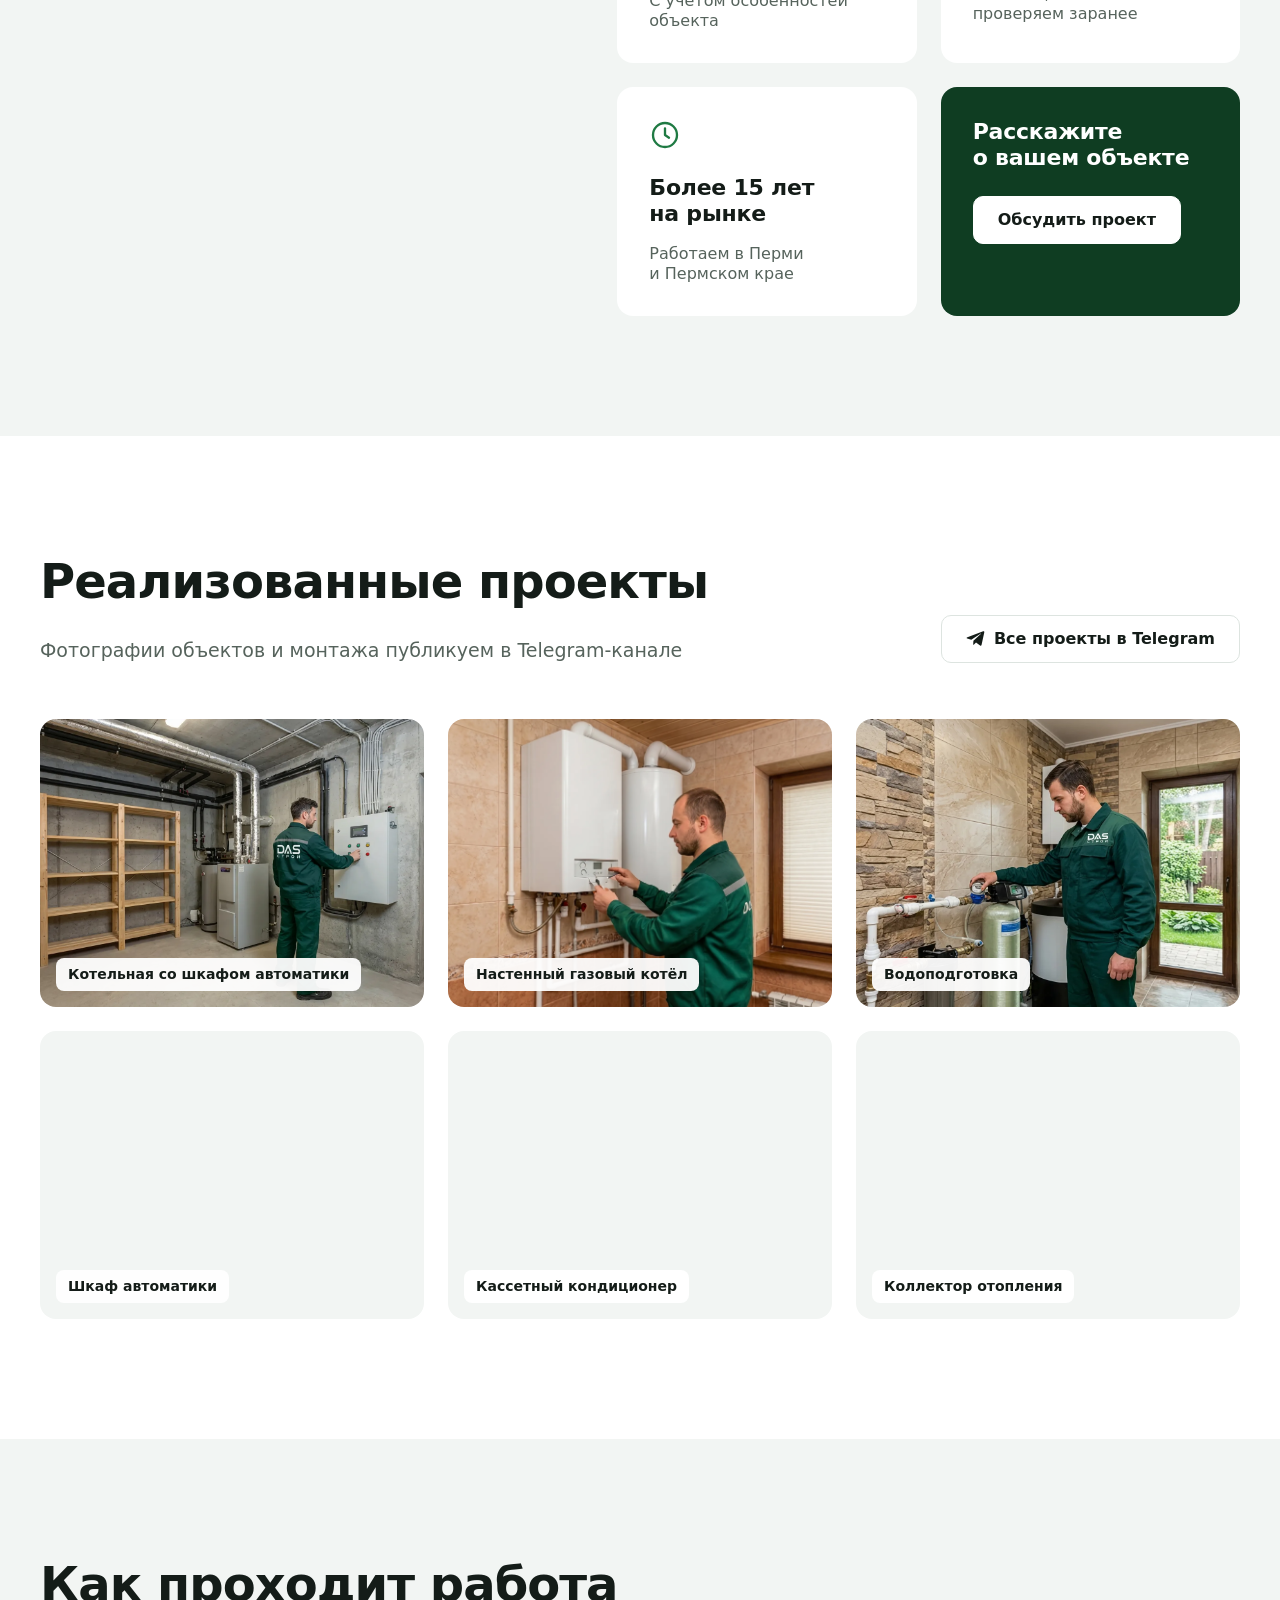
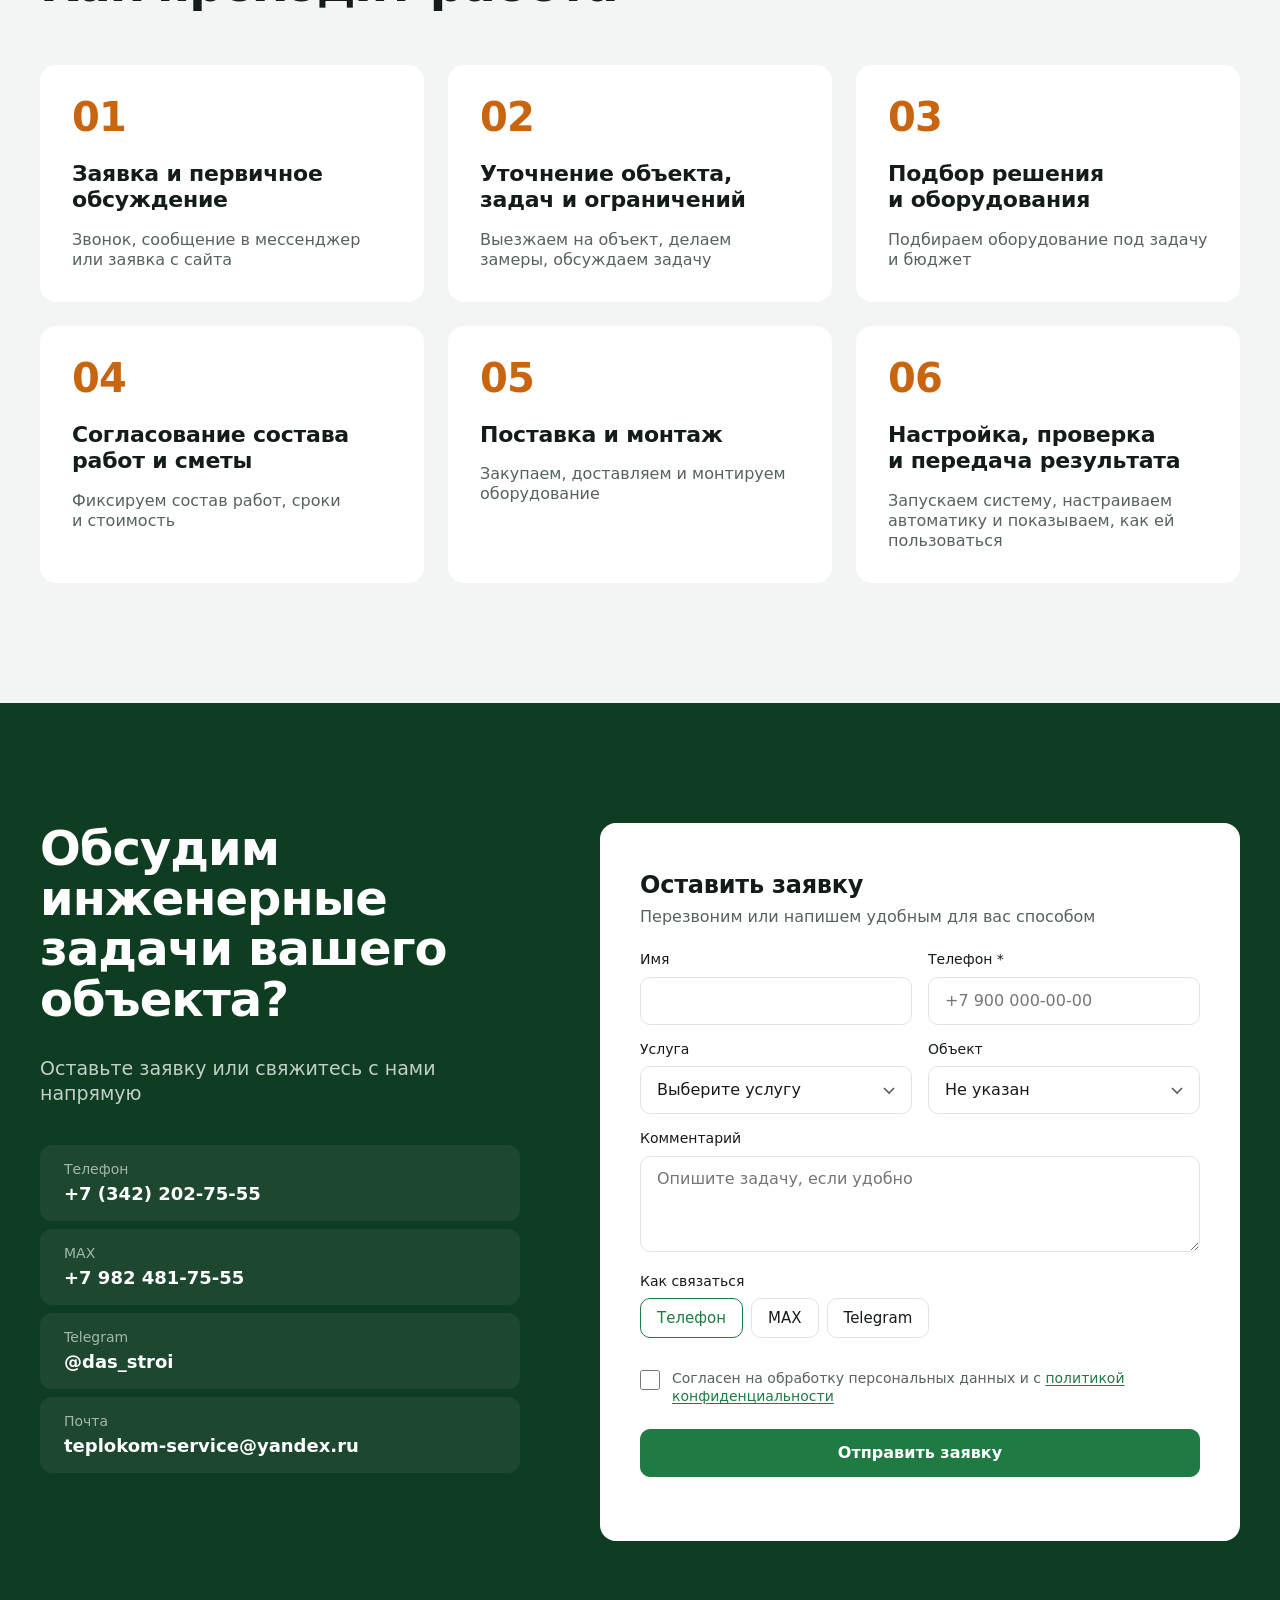
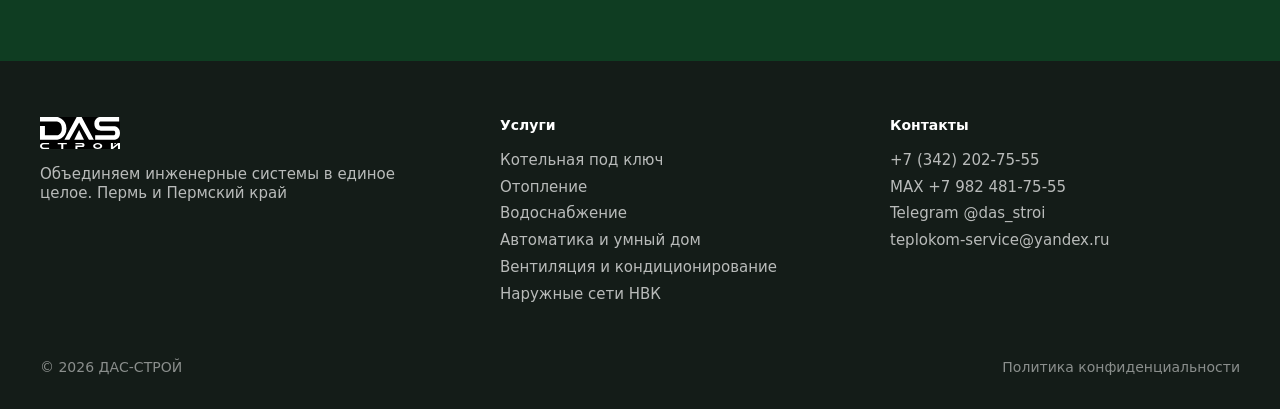
==== commit ae1bedbf: "Первый экран: тёмно-зелёный фон, мастер крупно справа за полосой направлений" ====
--- a/index.html
+++ b/index.html
@@ -24,9 +24,9 @@
 <link rel="preconnect" href="https://fonts.googleapis.com">
 <link rel="preconnect" href="https://fonts.gstatic.com" crossorigin>
 <link rel="stylesheet" href="https://fonts.googleapis.com/css2?family=Manrope:wght@400;500;600;700&display=swap">
-<link rel="stylesheet" href="assets/style.css?v=mwm1ar74">
+<link rel="stylesheet" href="assets/style.css?v=mwm5mju1">
 <script type="application/ld+json">{"@context":"https://schema.org","@graph":[{"@type":"HomeAndConstructionBusiness","@id":"https://das-stroi.ru/#org","name":"ДАС-СТРОЙ","url":"https://das-stroi.ru/","logo":"https://das-stroi.ru/LogonoFields2.svg","image":"https://das-stroi.ru/og.jpg","telephone":"+73422027555","email":"teplokom-service@yandex.ru","areaServed":"Пермский край","address":{"@type":"PostalAddress","addressLocality":"Пермь","addressCountry":"RU"},"sameAs":["https://t.me/das_stroi","https://t.me/das_stroi_perm"]},{"@type":"WebSite","name":"ДАС-СТРОЙ","url":"https://das-stroi.ru/","inLanguage":"ru"}]}</script>
-<script src="assets/main.js?v=mwm1ar74" defer></script>
+<script src="assets/main.js?v=mwm5mju1" defer></script>
 </head>
 <body><header class="hdr">
   <div class="wrap hdr-in">
@@ -62,7 +62,7 @@
       <p class="eb">Пермь и Пермский край</p>
       <h1 class="h1">Объединяем инженерные системы в единое целое</h1>
       <p class="lead">Подбор и поставка оборудования, монтаж инженерных систем, автоматизация котельных и интеграция с системами умного дома</p>
-      <div class="hero-act"><a class="btn btn-p" href="#contacts">Обсудить проект</a><a class="btn btn-s" href="#projects">Посмотреть проекты</a></div>
+      <div class="hero-act"><a class="btn btn-w" href="#contacts">Обсудить проект</a><a class="btn btn-o" href="#projects">Посмотреть проекты</a></div>
     </div>
     <div class="hero-ph"><img src="img/hero2.webp" alt="Инженер ДАС-СТРОЙ" width="1192" height="1800" fetchpriority="high"></div>
   </div>
--- a/assets/style.css
+++ b/assets/style.css
@@ -41,7 +41,7 @@
 .hdr-r{display:flex;align-items:center;gap:16px;margin-left:auto}
 .hdr-ph{font-size:16px;font-weight:600;transition:color .3s}
 .hdr-ph:active{color:var(--green)}
-.ico{display:inline-flex;align-items:center;justify-content:center;width:44px;height:44px;border-radius:10px;border:1.5px solid var(--line);color:var(--ink);transition:color .3s,border-color .3s}
+.ico{background:#fff;display:inline-flex;align-items:center;justify-content:center;width:44px;height:44px;border-radius:10px;border:1.5px solid var(--line);color:var(--ink);transition:color .3s,border-color .3s}
 .ico svg{width:20px;height:20px}
 .ico:active{border-color:var(--green);color:var(--green)}
 @media(hover:hover){.nav a:hover,.hdr-ph:hover{color:var(--green)}.ico:hover{border-color:var(--green);color:var(--green)}}
@@ -82,25 +82,31 @@
 .sh-row{display:flex;flex-wrap:wrap;align-items:flex-end;justify-content:space-between;gap:24px;max-width:none}
 .sh-row>div{max-width:960px}
 
-/* первый экран */
-.hero{background:var(--bg2);overflow:clip;padding-bottom:24px}
-.hero-g{display:grid;gap:24px;padding-top:40px}
-.hero .eb{margin-bottom:24px}
-.hero .lead{margin-top:24px;max-width:680px}
+/* первый экран: тёмно-зелёный, мастер справа стоит за полосой направлений */
+.hero{position:relative;background:var(--green-dark);color:#fff;overflow:clip;padding-bottom:24px}
+.hero .eb{color:#fff;margin-bottom:24px}
+.hero .lead{color:rgba(255,255,255,.78);margin-top:24px;max-width:640px}
+.hero-g{display:grid;padding-top:40px}
 .hero-act{display:flex;flex-wrap:wrap;gap:8px;margin-top:32px}
-.hero-ph{position:relative;height:320px}
+.hero-ph{position:relative;height:340px;margin-top:24px;margin-bottom:-56px;pointer-events:none}
 .hero-ph img{position:absolute;bottom:0;left:50%;transform:translateX(-50%);height:100%;width:auto;max-width:none}
 @media(max-width:767px){.hero-act .btn{width:100%}}
-@media(min-width:768px){.hero .lead{margin-top:32px}.hero-act{margin-top:40px}.hero-ph{height:440px}}
+@media(min-width:768px){.hero .lead{margin-top:32px}.hero-act{margin-top:40px}.hero-ph{height:460px}}
 @media(min-width:1024px){
   .hero{padding-bottom:40px}
-  .hero-g{grid-template-columns:1.45fr .55fr;align-items:end;padding-top:0}
-  .hero-tx{padding-block:120px}
-  .hero-ph{height:100%;min-height:560px}
-}
+  .hero-g{grid-template-columns:minmax(0,1fr) minmax(0,1fr);align-items:stretch;padding-top:0;min-height:min(calc(var(--vh)*100 - var(--hdr) - 160px),640px)}
+  .hero-tx{position:relative;z-index:1;padding-block:96px 120px;align-self:center}
+  .hero-ph{height:auto;margin:0 0 -56px}
+  .hero-ph img{height:calc(100% - 40px);left:auto;right:0;transform:none}
+}
+@media(min-width:1280px){.hero-g{grid-template-columns:minmax(0,1.3fr) minmax(0,.7fr)}.hero-ph img{right:-40px}}
+@media(min-width:1680px){.hero-g{min-height:min(calc(var(--vh)*100 - var(--hdr) - 160px),760px)}}
+.btn-o{background:transparent;border-color:rgba(255,255,255,.4);color:#fff}
+.btn-o:active{background:#fff;border-color:#fff;color:var(--ink)}
+@media(hover:hover){.btn-o:hover{background:#fff;border-color:#fff;color:var(--ink)}}
 /* полоса направлений внизу первого экрана */
-.dirs{position:relative;z-index:1;display:grid;grid-template-columns:repeat(2,minmax(0,1fr));gap:8px}
-.dirs a{display:flex;align-items:center;gap:12px;min-height:64px;padding:12px 16px;background:#fff;border:1px solid var(--line);border-radius:12px;font-size:15px;font-weight:600;line-height:1.2;transition:border-color .3s,color .3s}
+.dirs{position:relative;z-index:2;display:grid;grid-template-columns:repeat(2,minmax(0,1fr));gap:8px}
+.dirs a{display:flex;align-items:center;gap:12px;min-height:64px;padding:12px 16px;background:#fff;color:var(--ink);border:1px solid #fff;border-radius:12px;font-size:15px;font-weight:600;line-height:1.2;transition:border-color .3s,color .3s}
 .dirs svg{flex:none;width:24px;height:24px;color:var(--green)}
 .dirs a:active{border-color:var(--green);color:var(--green)}
 @media(hover:hover){.dirs a:hover{border-color:var(--green);color:var(--green)}}
